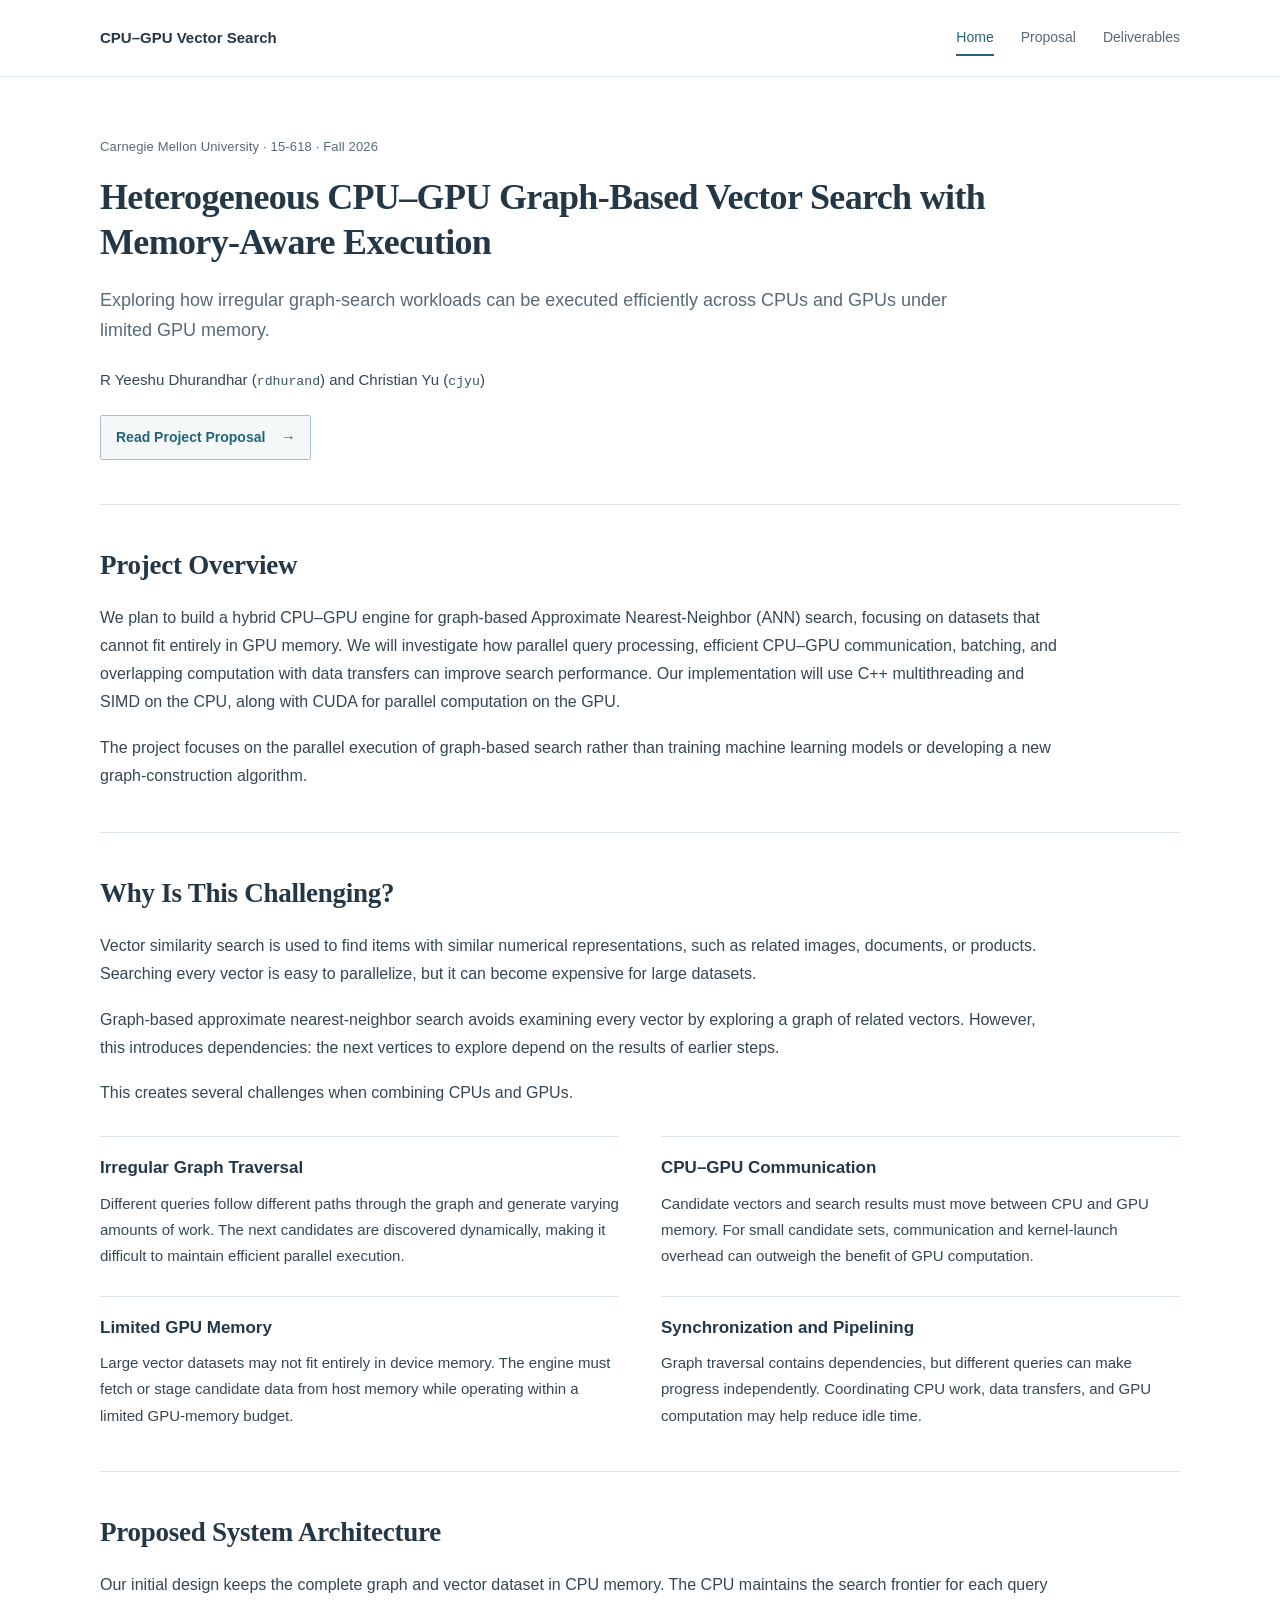
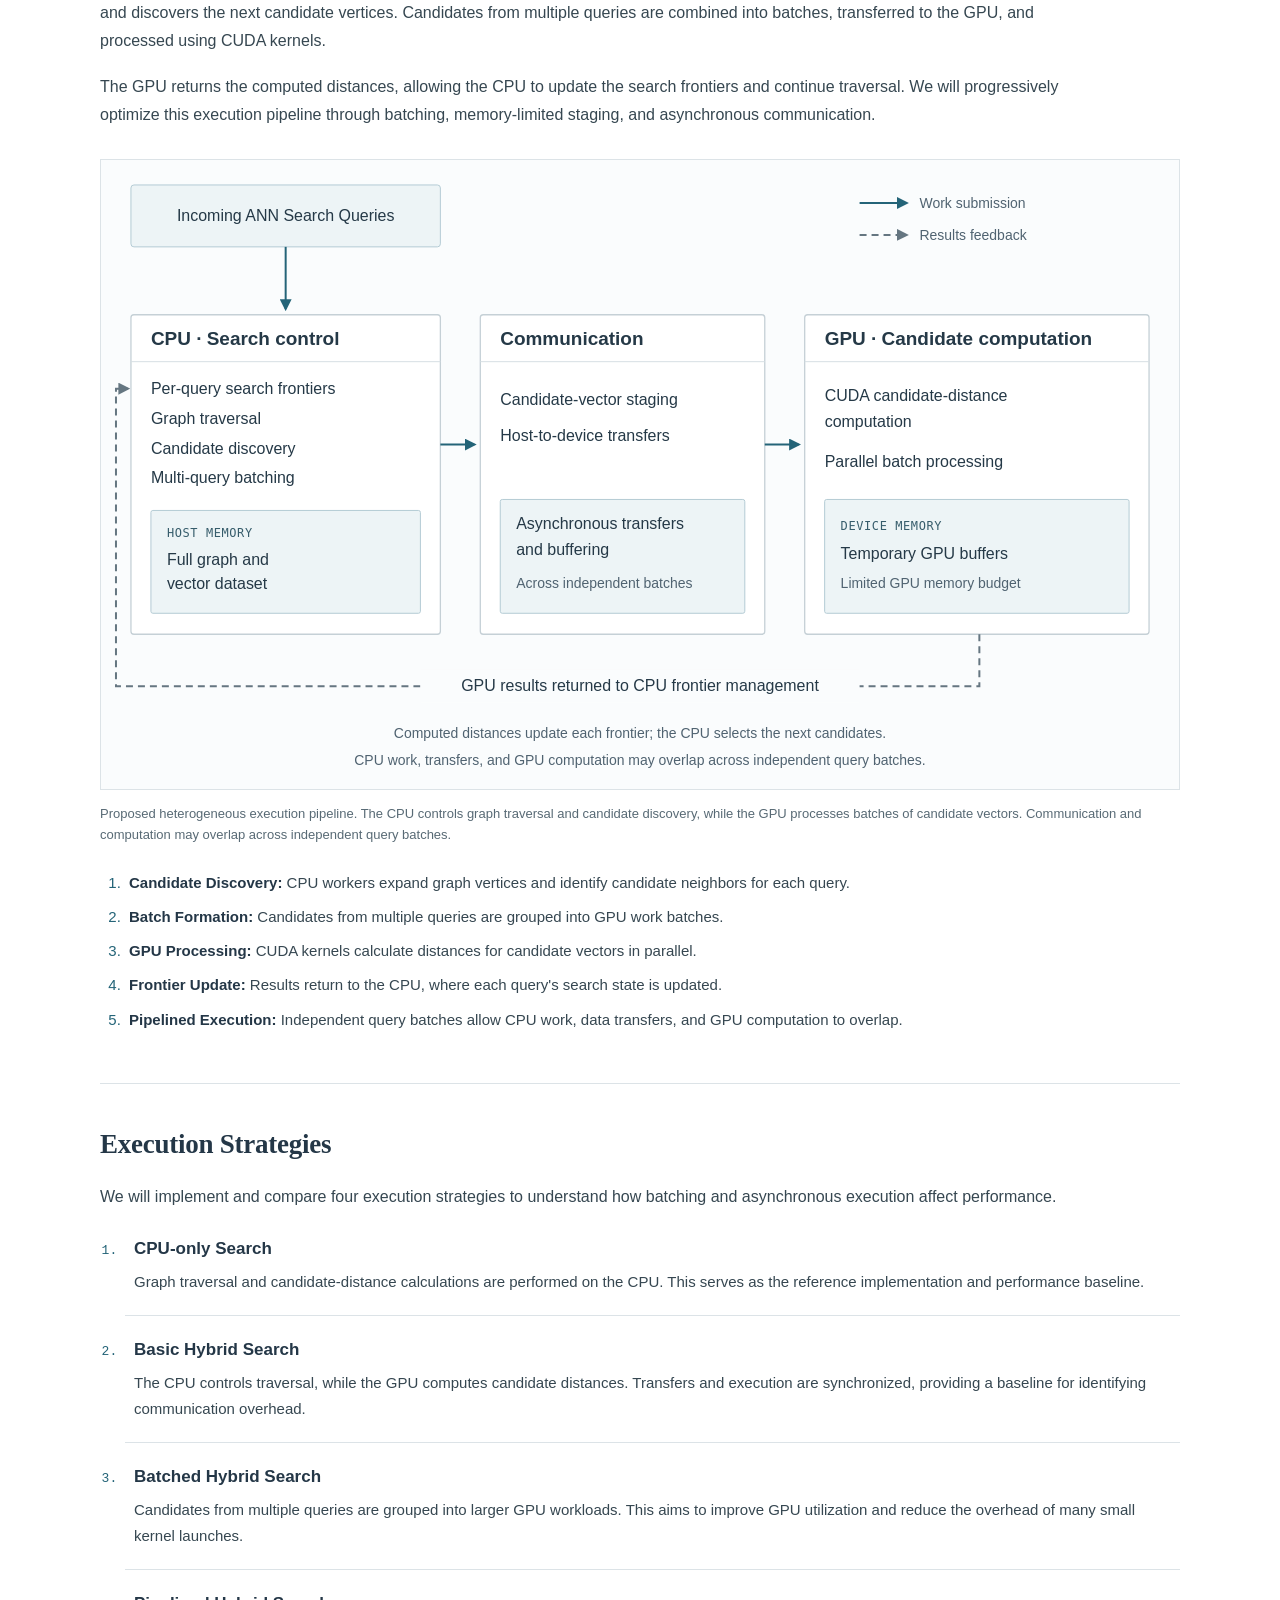
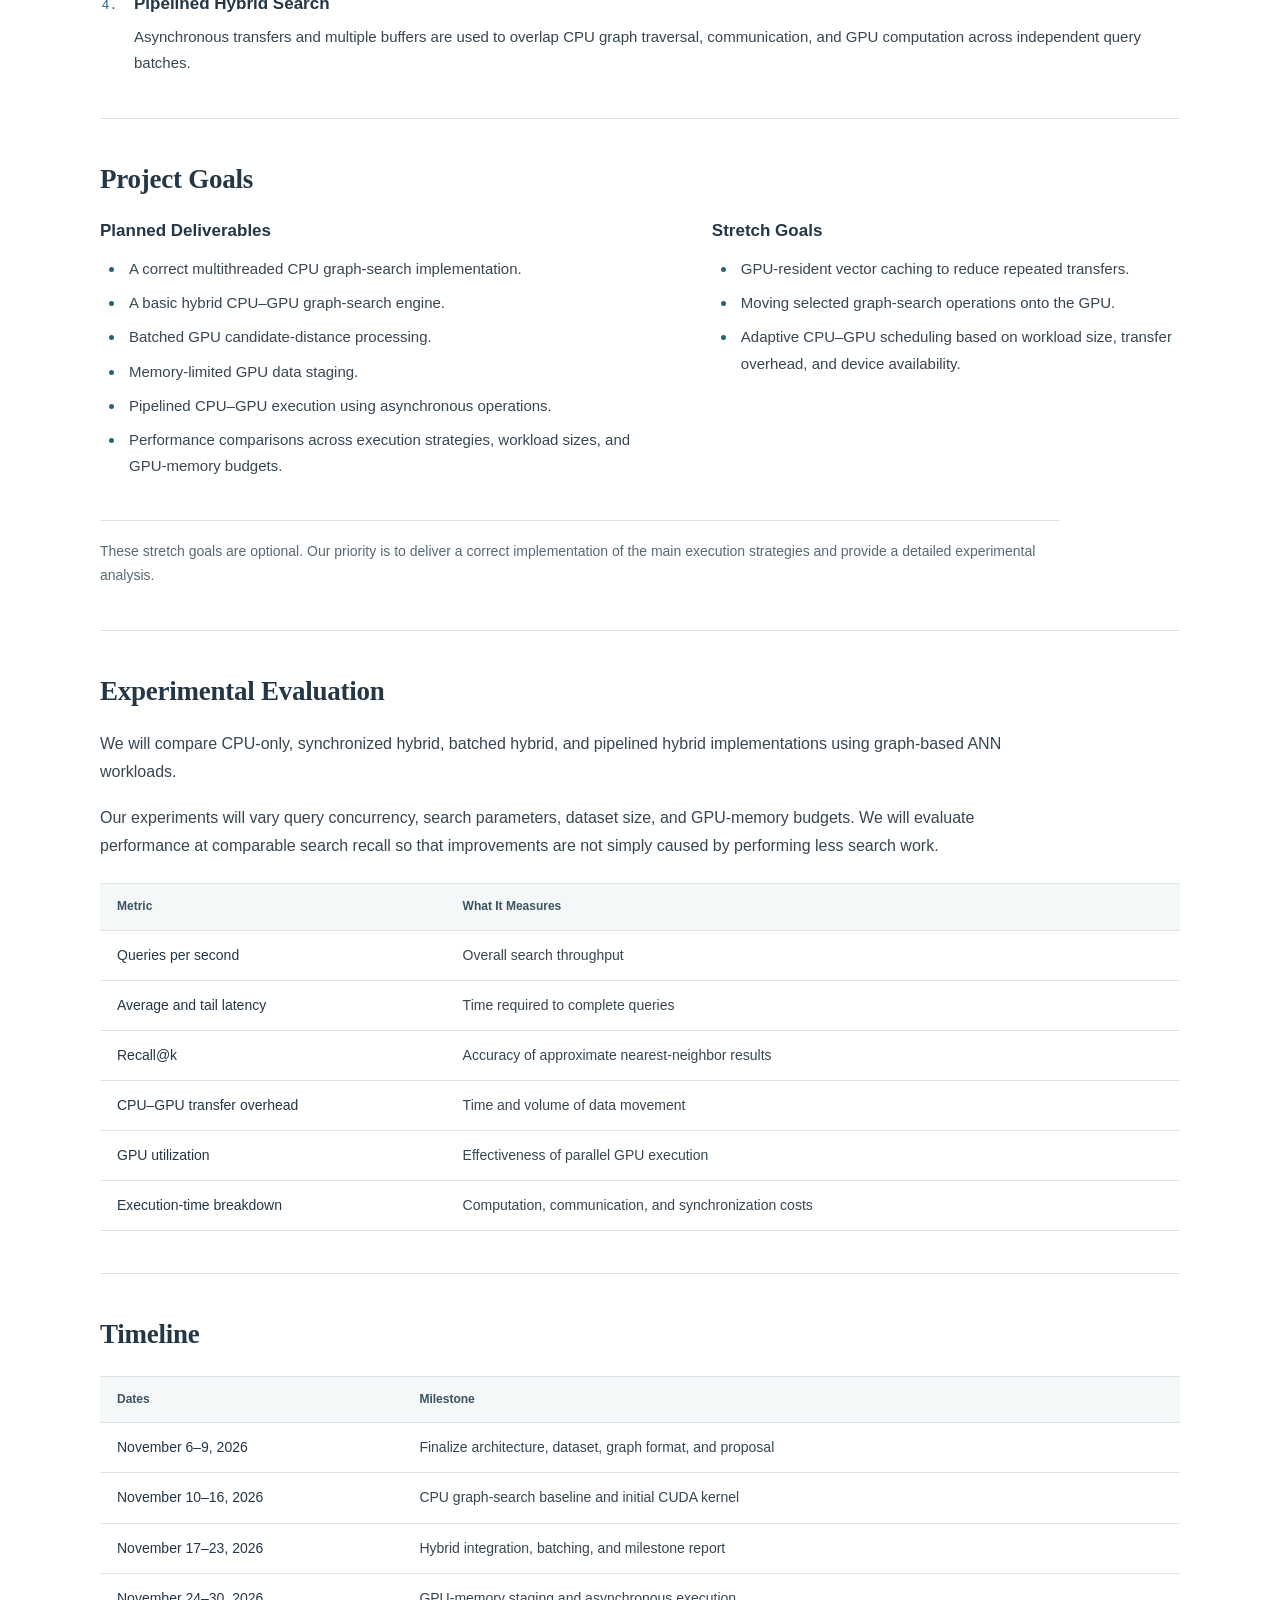
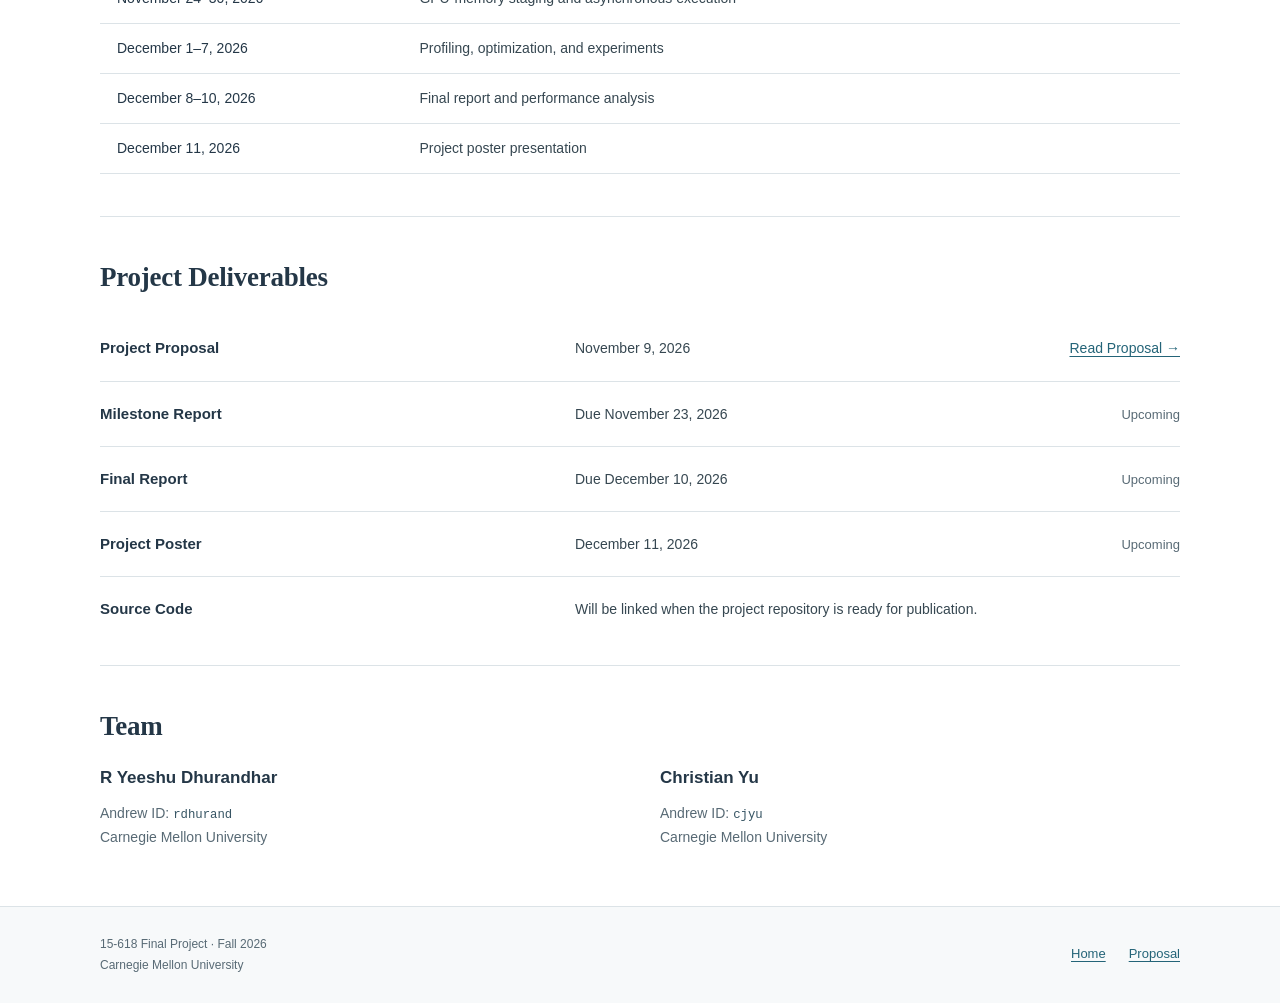
==== index.html @ cddadc55 "created v1" ====
<!doctype html>
<html lang="en">
<head>
  <meta charset="utf-8">
  <meta name="viewport" content="width=device-width, initial-scale=1">
  <meta name="description" content="Memory-aware heterogeneous CPU–GPU graph-based vector search. A Carnegie Mellon University 15-618 project, Fall 2026.">
  <meta name="theme-color" content="#ffffff">
  <title>Project | CPU–GPU Vector Search · CMU 15-618</title>
  <link rel="icon" href="assets/favicon.svg" type="image/svg+xml">
  <link rel="stylesheet" href="assets/styles.css">
  <script src="assets/main.js" defer></script>
</head>
<body>
<a class="skip-link" href="#main">Skip to content</a>
<header class="site-header">
  <div class="container header-inner">
    <a class="site-name" href="./">CPU–GPU Vector Search</a>
    <nav aria-label="Main navigation">
      <a href="./" aria-current="page">Home</a>
      <a href="proposal/" >Proposal</a>
      <a href="./#deliverables">Deliverables</a>
    </nav>
  </div>
</header>
<main id="main" class="container home-content">
  <header class="project-heading">
    <p class="eyebrow">Carnegie Mellon University · 15-618 · Fall 2026</p>
    <h1>Heterogeneous CPU–GPU Graph-Based Vector Search with Memory-Aware Execution</h1>
    <p class="subtitle">Exploring how irregular graph-search workloads can be executed efficiently across CPUs and GPUs under limited GPU memory.</p>
    <p class="authors">R Yeeshu Dhurandhar (<code>rdhurand</code>) and Christian Yu (<code>cjyu</code>)</p>
    <a class="proposal-link" href="proposal/">Read Project Proposal <span aria-hidden="true">→</span></a>
  </header>

  <section id="overview" aria-labelledby="overview-heading">
    <h2 id="overview-heading">Project Overview</h2>
    <p>We plan to build a hybrid CPU–GPU engine for graph-based Approximate Nearest-Neighbor (ANN) search, focusing on datasets that cannot fit entirely in GPU memory. We will investigate how parallel query processing, efficient CPU–GPU communication, batching, and overlapping computation with data transfers can improve search performance. Our implementation will use C++ multithreading and SIMD on the CPU, along with CUDA for parallel computation on the GPU.</p>
    <p>The project focuses on the parallel execution of graph-based search rather than training machine learning models or developing a new graph-construction algorithm.</p>
  </section>

  <section id="motivation" aria-labelledby="motivation-heading">
    <h2 id="motivation-heading">Why Is This Challenging?</h2>
    <p>Vector similarity search is used to find items with similar numerical representations, such as related images, documents, or products. Searching every vector is easy to parallelize, but it can become expensive for large datasets.</p>
    <p>Graph-based approximate nearest-neighbor search avoids examining every vector by exploring a graph of related vectors. However, this introduces dependencies: the next vertices to explore depend on the results of earlier steps.</p>
    <p>This creates several challenges when combining CPUs and GPUs.</p>
    <div class="challenge-grid">
      <div><h3>Irregular Graph Traversal</h3><p>Different queries follow different paths through the graph and generate varying amounts of work. The next candidates are discovered dynamically, making it difficult to maintain efficient parallel execution.</p></div>
      <div><h3>CPU–GPU Communication</h3><p>Candidate vectors and search results must move between CPU and GPU memory. For small candidate sets, communication and kernel-launch overhead can outweigh the benefit of GPU computation.</p></div>
      <div><h3>Limited GPU Memory</h3><p>Large vector datasets may not fit entirely in device memory. The engine must fetch or stage candidate data from host memory while operating within a limited GPU-memory budget.</p></div>
      <div><h3>Synchronization and Pipelining</h3><p>Graph traversal contains dependencies, but different queries can make progress independently. Coordinating CPU work, data transfers, and GPU computation may help reduce idle time.</p></div>
    </div>
  </section>

  <section id="architecture" aria-labelledby="architecture-heading">
    <h2 id="architecture-heading">Proposed System Architecture</h2>
    <p>Our initial design keeps the complete graph and vector dataset in CPU memory. The CPU maintains the search frontier for each query and discovers the next candidate vertices. Candidates from multiple queries are combined into batches, transferred to the GPU, and processed using CUDA kernels.</p>
    <p>The GPU returns the computed distances, allowing the CPU to update the search frontiers and continue traversal. We will progressively optimize this execution pipeline through batching, memory-limited staging, and asynchronous communication.</p>
    <figure class="architecture-figure">
      <div class="figure-scroll" tabindex="0" role="region" aria-label="System architecture diagram; scroll horizontally on small screens">
        <img src="assets/architecture.svg" width="1080" height="630" alt="Incoming ANN queries enter CPU graph traversal and per-query frontiers. CPU workers discover candidates, batch them, and stage vectors from the full graph and vector dataset in host memory. Host-to-device transfers supply temporary GPU buffers within a limited memory budget. CUDA computes candidate distances in parallel; results return to CPU frontier management. Independent batches permit asynchronous transfers and buffering.">
      </div>
      <figcaption>Proposed heterogeneous execution pipeline. The CPU controls graph traversal and candidate discovery, while the GPU processes batches of candidate vectors. Communication and computation may overlap across independent query batches.</figcaption>
    </figure>
    <ol class="architecture-steps">
      <li><strong>Candidate Discovery:</strong> CPU workers expand graph vertices and identify candidate neighbors for each query.</li>
      <li><strong>Batch Formation:</strong> Candidates from multiple queries are grouped into GPU work batches.</li>
      <li><strong>GPU Processing:</strong> CUDA kernels calculate distances for candidate vectors in parallel.</li>
      <li><strong>Frontier Update:</strong> Results return to the CPU, where each query's search state is updated.</li>
      <li><strong>Pipelined Execution:</strong> Independent query batches allow CPU work, data transfers, and GPU computation to overlap.</li>
    </ol>
  </section>

  <section id="strategies" aria-labelledby="strategies-heading">
    <h2 id="strategies-heading">Execution Strategies</h2>
    <p>We will implement and compare four execution strategies to understand how batching and asynchronous execution affect performance.</p>
    <ol class="strategy-list">
      <li><h3>CPU-only Search</h3><p>Graph traversal and candidate-distance calculations are performed on the CPU. This serves as the reference implementation and performance baseline.</p></li>
      <li><h3>Basic Hybrid Search</h3><p>The CPU controls traversal, while the GPU computes candidate distances. Transfers and execution are synchronized, providing a baseline for identifying communication overhead.</p></li>
      <li><h3>Batched Hybrid Search</h3><p>Candidates from multiple queries are grouped into larger GPU workloads. This aims to improve GPU utilization and reduce the overhead of many small kernel launches.</p></li>
      <li><h3>Pipelined Hybrid Search</h3><p>Asynchronous transfers and multiple buffers are used to overlap CPU graph traversal, communication, and GPU computation across independent query batches.</p></li>
    </ol>
  </section>

  <section id="goals" aria-labelledby="goals-heading">
    <h2 id="goals-heading">Project Goals</h2>
    <div class="goals-grid">
      <div><h3>Planned Deliverables</h3><ul>
        <li>A correct multithreaded CPU graph-search implementation.</li>
        <li>A basic hybrid CPU–GPU graph-search engine.</li>
        <li>Batched GPU candidate-distance processing.</li>
        <li>Memory-limited GPU data staging.</li>
        <li>Pipelined CPU–GPU execution using asynchronous operations.</li>
        <li>Performance comparisons across execution strategies, workload sizes, and GPU-memory budgets.</li>
      </ul></div>
      <div><h3>Stretch Goals</h3><ul>
        <li>GPU-resident vector caching to reduce repeated transfers.</li>
        <li>Moving selected graph-search operations onto the GPU.</li>
        <li>Adaptive CPU–GPU scheduling based on workload size, transfer overhead, and device availability.</li>
      </ul></div>
    </div>
    <p class="section-note">These stretch goals are optional. Our priority is to deliver a correct implementation of the main execution strategies and provide a detailed experimental analysis.</p>
  </section>

  <section id="evaluation" aria-labelledby="evaluation-heading">
    <h2 id="evaluation-heading">Experimental Evaluation</h2>
    <p>We will compare CPU-only, synchronized hybrid, batched hybrid, and pipelined hybrid implementations using graph-based ANN workloads.</p>
    <p>Our experiments will vary query concurrency, search parameters, dataset size, and GPU-memory budgets. We will evaluate performance at comparable search recall so that improvements are not simply caused by performing less search work.</p>
    <div class="table-scroll" tabindex="0" role="region" aria-label="Evaluation metrics"><table>
      <thead><tr><th scope="col">Metric</th><th scope="col">What It Measures</th></tr></thead>
      <tbody>
        <tr><th scope="row">Queries per second</th><td>Overall search throughput</td></tr>
        <tr><th scope="row">Average and tail latency</th><td>Time required to complete queries</td></tr>
        <tr><th scope="row">Recall@k</th><td>Accuracy of approximate nearest-neighbor results</td></tr>
        <tr><th scope="row">CPU–GPU transfer overhead</th><td>Time and volume of data movement</td></tr>
        <tr><th scope="row">GPU utilization</th><td>Effectiveness of parallel GPU execution</td></tr>
        <tr><th scope="row">Execution-time breakdown</th><td>Computation, communication, and synchronization costs</td></tr>
      </tbody>
    </table></div>
  </section>

  <section id="timeline" aria-labelledby="timeline-heading">
    <h2 id="timeline-heading">Timeline</h2>
    <div class="table-scroll" tabindex="0" role="region" aria-label="Project timeline"><table class="timeline-table">
      <thead><tr><th scope="col">Dates</th><th scope="col">Milestone</th></tr></thead>
      <tbody>
        <tr><th scope="row">November 6–9, 2026</th><td>Finalize architecture, dataset, graph format, and proposal</td></tr>
        <tr><th scope="row">November 10–16, 2026</th><td>CPU graph-search baseline and initial CUDA kernel</td></tr>
        <tr><th scope="row">November 17–23, 2026</th><td>Hybrid integration, batching, and milestone report</td></tr>
        <tr><th scope="row">November 24–30, 2026</th><td>GPU-memory staging and asynchronous execution</td></tr>
        <tr><th scope="row">December 1–7, 2026</th><td>Profiling, optimization, and experiments</td></tr>
        <tr><th scope="row">December 8–10, 2026</th><td>Final report and performance analysis</td></tr>
        <tr><th scope="row">December 11, 2026</th><td>Project poster presentation</td></tr>
      </tbody>
    </table></div>
  </section>

  <section id="deliverables" aria-labelledby="deliverables-heading">
    <h2 id="deliverables-heading">Project Deliverables</h2>
    <dl class="deliverables-list">
      <div><dt>Project Proposal</dt><dd><time datetime="2026-11-09">November 9, 2026</time></dd><dd><a href="proposal/">Read Proposal <span aria-hidden="true">→</span></a></dd></div>
      <div><dt>Milestone Report</dt><dd>Due <time datetime="2026-11-23">November 23, 2026</time></dd><dd class="status">Upcoming</dd></div>
      <div><dt>Final Report</dt><dd>Due <time datetime="2026-12-10">December 10, 2026</time></dd><dd class="status">Upcoming</dd></div>
      <div><dt>Project Poster</dt><dd><time datetime="2026-12-11">December 11, 2026</time></dd><dd class="status">Upcoming</dd></div>
      <div><dt>Source Code</dt><dd class="source-code-note">Will be linked when the project repository is ready for publication.</dd></div>
    </dl>
  </section>

  <section id="team" aria-labelledby="team-heading">
    <h2 id="team-heading">Team</h2>
    <div class="team-grid">
      <div><h3>R Yeeshu Dhurandhar</h3><p>Andrew ID: <code>rdhurand</code><br>Carnegie Mellon University</p></div>
      <div><h3>Christian Yu</h3><p>Andrew ID: <code>cjyu</code><br>Carnegie Mellon University</p></div>
    </div>
  </section>
</main>
<footer class="site-footer"><div class="container footer-inner">
  <p>15-618 Final Project · Fall 2026<br>Carnegie Mellon University</p>
  <nav aria-label="Footer navigation"><a href="./">Home</a><a href="proposal/">Proposal</a></nav>
</div></footer>
</body>
</html>
---- assets/styles.css ----
:root {
  color-scheme: light;
  --ink: #243747;
  --body: #364751;
  --muted: #586a75;
  --accent: #246478;
  --line: #dce3e7;
  --soft: #f5f8f9;
  --sans: -apple-system, BlinkMacSystemFont, "Segoe UI", Arial, sans-serif;
  --serif: Georgia, "Times New Roman", serif;
  --mono: "SFMono-Regular", Consolas, "Liberation Mono", monospace;
}
* { box-sizing: border-box; }
html { scroll-padding-top: 28px; }
body {
  margin: 0;
  background: #fff;
  color: var(--body);
  font: 16px/1.75 var(--sans);
  -webkit-font-smoothing: antialiased;
}
a { color: var(--accent); text-underline-offset: 3px; }
a:hover { text-decoration-thickness: 2px; }
a:focus-visible, button:focus-visible, [tabindex="0"]:focus-visible {
  outline: 3px solid var(--accent);
  outline-offset: 4px;
}
p { margin: 0 0 1.1em; }
h1, h2, h3, h4 { color: var(--ink); }
h1 { margin: 0; font: 600 36px/1.25 var(--serif); letter-spacing: -.65px; }
h2 { margin: 0 0 21px; font: 600 27px/1.35 var(--serif); letter-spacing: -.25px; }
h3 { margin: 0 0 10px; font-size: 17px; line-height: 1.5; font-weight: 600; }
h4 { margin: 27px 0 10px; font-size: 15px; line-height: 1.55; }
strong { font-weight: 600; color: var(--ink); }
code { font: .88em var(--mono); color: #375564; overflow-wrap: anywhere; }
.container { width: calc(100% - 80px); max-width: 1080px; margin-inline: auto; }
.skip-link { position: fixed; top: -80px; left: 20px; z-index: 20; background: white; padding: 10px 16px; border: 1px solid var(--accent); }
.skip-link:focus { top: 10px; }
.site-header { border-bottom: 1px solid var(--line); }
.header-inner { min-height: 76px; display: flex; justify-content: space-between; align-items: center; gap: 24px; }
.site-name { color: var(--ink); font-size: 15px; font-weight: 600; text-decoration: none; }
nav { display: flex; gap: 27px; }
.site-header nav a { font-size: 14px; color: var(--muted); text-decoration: none; padding: 5px 0; }
.site-header nav a:hover { color: var(--accent); text-decoration: underline; }
.site-header nav a[aria-current="page"] { color: var(--accent); border-bottom: 2px solid var(--accent); }
.project-heading { padding: 59px 0 44px; border-bottom: 1px solid var(--line); }
.eyebrow { margin-bottom: 16px; color: var(--muted); font-size: 13px; letter-spacing: .15px; }
.project-heading h1 { max-width: 1000px; }
.subtitle { max-width: 875px; font-size: 18px; line-height: 1.7; color: var(--muted); margin: 20px 0; }
.authors { font-size: 15px; margin: 21px 0 22px; }
.proposal-link { display: inline-flex; align-items: center; gap: 16px; padding: 9px 15px; border: 1px solid #a5c1cc; background: var(--soft); font-size: 14px; font-weight: 600; text-decoration: none; border-radius: 2px; }
.proposal-link:hover { background: #eaf1f4; }
.home-content > section { padding: 42px 0; border-bottom: 1px solid var(--line); }
.home-content > section > p { max-width: 960px; }
.home-content > section > :last-child { margin-bottom: 0; }
.challenge-grid { display: grid; grid-template-columns: 1fr 1fr; gap: 26px 42px; margin-top: 29px; }
.challenge-grid > div { padding-top: 18px; border-top: 1px solid var(--line); }
.challenge-grid p { font-size: 15px; margin: 0; }
.architecture-figure { margin: 30px 0 24px; }
.figure-scroll { border: 1px solid var(--line); background: #fafcfd; overflow-x: auto; }
.architecture-figure img { display: block; width: 100%; height: auto; }
figcaption { font-size: 13px; line-height: 1.65; color: var(--muted); margin-top: 13px; }
ul, ol { margin: 16px 0 21px; padding-left: 25px; }
li { padding-left: 4px; margin-bottom: 8px; }
li::marker { color: var(--accent); }
.architecture-steps { font-size: 15px; }
.strategy-list { padding-left: 25px; margin-top: 25px; }
.strategy-list > li { padding: 0 0 20px 9px; margin: 0 0 21px; border-bottom: 1px solid var(--line); }
.strategy-list > li:last-child { border: 0; padding-bottom: 0; margin-bottom: 0; }
.strategy-list li::marker { font: 13px var(--mono); }
.strategy-list h3 { margin-bottom: 7px; }
.strategy-list p { margin: 0; font-size: 15px; }
.goals-grid { display: grid; grid-template-columns: 1.2fr 1fr; gap: 50px; }
.goals-grid ul { font-size: 15px; margin-top: 12px; }
.section-note { color: var(--muted); font-size: 14px; margin-top: 19px; padding-top: 18px; border-top: 1px solid var(--line); }
.table-scroll { width: 100%; overflow-x: auto; margin: 23px 0 7px; }
table { width: 100%; min-width: 550px; border-collapse: collapse; text-align: left; font-size: 14px; line-height: 1.65; }
th, td { padding: 13px 17px; border-bottom: 1px solid var(--line); vertical-align: top; }
thead th { font-size: 12px; color: #3b5360; font-weight: 600; background: var(--soft); border-top: 1px solid var(--line); }
tbody th { font-weight: 500; color: var(--ink); }
th:first-child { width: 32%; }
.timeline-table th:first-child { width: 28%; white-space: nowrap; }
.deliverables-list { margin: 0; }
.deliverables-list > div { display: grid; grid-template-columns: 1fr 1fr 130px; gap: 20px; align-items: baseline; padding: 19px 0; border-bottom: 1px solid var(--line); }
.deliverables-list > div:last-child { border-bottom: 0; padding-bottom: 0; }
.deliverables-list dt { font-size: 15px; font-weight: 600; color: var(--ink); }
.deliverables-list dd { margin: 0; font-size: 14px; }
.deliverables-list dd:last-child { text-align: right; }
.deliverables-list .status { color: var(--muted); font-size: 13px; }
.deliverables-list .source-code-note { grid-column: 2 / -1; text-align: left !important; }
.team-grid { display: grid; grid-template-columns: 1fr 1fr; gap: 40px; }
.team-grid p { font-size: 14px; margin-bottom: 0; color: var(--muted); }
.home-content > section:last-child { border-bottom: 0; padding-bottom: 56px; }
.site-footer { background: #f7f9fa; border-top: 1px solid var(--line); padding: 27px 0; }
.footer-inner { display: flex; justify-content: space-between; align-items: center; gap: 24px; }
.footer-inner p { font-size: 12px; color: var(--muted); line-height: 1.75; margin: 0; }
.footer-inner nav { gap: 23px; font-size: 13px; }
.back-link { display: inline-block; margin-bottom: 25px; font-size: 13px; }
.proposal-heading { padding-top: 35px; padding-bottom: 32px; }
.proposal-heading .authors { margin-bottom: 10px; }
.course { font-size: 14px; }
.proposal-tools { display: flex; align-items: center; justify-content: space-between; gap: 20px; margin-top: 20px; }
.proposal-tools p { font-size: 12px; margin: 0; overflow-wrap: anywhere; }
.proposal-tools strong { display: block; margin-bottom: 3px; }
.print-button { color: var(--accent); background: var(--soft); border: 1px solid #a5c1cc; border-radius: 2px; padding: 9px 13px; font: 13px var(--sans); cursor: pointer; flex-shrink: 0; }
.print-button:hover { background: #eaf1f4; }
.print-button[hidden] { display: none; }
.proposal-layout { display: grid; grid-template-columns: 180px minmax(0, 1fr); gap: 48px; align-items: start; padding: 37px 0 48px; }
.proposal-sidebar { position: sticky; top: 25px; }
.proposal-sidebar nav { flex-direction: column; gap: 0; }
.proposal-sidebar h2 { font: 600 12px var(--sans); letter-spacing: .3px; margin-bottom: 17px; }
.proposal-sidebar a { color: var(--muted); font-size: 12px; padding: 8px 0; line-height: 1.55; text-decoration: none; }
.proposal-sidebar a:hover { color: var(--accent); text-decoration: underline; }
.proposal-content { min-width: 0; }
.proposal-section { padding-bottom: 31px; margin-bottom: 31px; border-bottom: 1px solid var(--line); }
.proposal-section:last-child { border: 0; padding-bottom: 0; margin-bottom: 0; }
.proposal-section h2 { font-size: 25px; margin-bottom: 19px; }
.proposal-section h3 { font-size: 19px; margin: 32px 0 18px; }
.proposal-section p, .proposal-section li { font-size: 15px; line-height: 1.8; }
.proposal-section table { min-width: 540px; }
.proposal-section table th:first-child { width: 110px; white-space: nowrap; }
.proposal-section td { font-size: 13px; }
.references { padding-left: 23px; }
.references li { font-size: 13px; margin-bottom: 19px; overflow-wrap: anywhere; }
.references a { font-size: 12px; }
@media (max-width: 900px) {
  .container { width: calc(100% - 56px); }
  h1 { font-size: 33px; }
  .proposal-layout { grid-template-columns: 155px minmax(0, 1fr); gap: 30px; }
  .goals-grid { gap: 30px; }
  .deliverables-list > div { grid-template-columns: 1fr 1.1fr 100px; gap: 14px; }
}
@media (max-width: 700px) {
  .container { width: calc(100% - 40px); }
  .header-inner { padding-block: 17px; flex-wrap: wrap; gap: 8px 24px; }
  .site-name { font-size: 14px; }
  .site-header nav { gap: 20px; }
  .site-header nav a { font-size: 13px; }
  .project-heading { padding-top: 37px; padding-bottom: 33px; }
  h1 { font-size: 30px; letter-spacing: -.4px; }
  h2 { font-size: 25px; }
  .eyebrow { font-size: 12px; }
  .subtitle { font-size: 16px; }
  .authors { font-size: 14px; }
  .home-content > section { padding-block: 33px; }
  .challenge-grid, .goals-grid { grid-template-columns: 1fr; gap: 24px; }
  .goals-grid ul { margin-bottom: 0; }
  .architecture-figure img { min-width: 740px; }
  .architecture-figure::before { content: 'Scroll horizontally to view the full diagram.'; display: block; color: var(--muted); font-size: 12px; margin-bottom: 8px; }
  .proposal-layout { display: block; padding-top: 26px; }
  .proposal-sidebar { position: static; padding-bottom: 26px; margin-bottom: 29px; border-bottom: 1px solid var(--line); }
  .proposal-sidebar nav { display: grid; grid-template-columns: 1fr 1fr; column-gap: 23px; }
  .proposal-sidebar h2 { grid-column: 1 / -1; margin-bottom: 8px; }
  .proposal-sidebar a { font-size: 12px; }
  .proposal-tools { flex-wrap: wrap; gap: 16px; }
  .proposal-section h3 { font-size: 18px; }
}
@media (max-width: 480px) {
  body { font-size: 15px; }
  .header-inner { display: block; }
  .header-inner nav { margin-top: 10px; gap: 25px; }
  h1 { font-size: 27px; line-height: 1.3; }
  h2 { font-size: 23px; }
  .project-heading { padding-top: 31px; }
  .authors { font-size: 13px; }
  .challenge-grid p, .architecture-steps, .strategy-list p, .goals-grid ul { font-size: 14px; }
  .deliverables-list > div { grid-template-columns: 1fr auto; gap: 5px 15px; }
  .deliverables-list dt { grid-column: 1 / -1; }
  .deliverables-list dd { font-size: 13px; }
  .deliverables-list .source-code-note { grid-column: 1 / -1; }
  .team-grid { grid-template-columns: 1fr; gap: 25px; }
  .footer-inner { align-items: start; }
  .footer-inner nav { gap: 15px; font-size: 12px; }
  .footer-inner p { font-size: 11px; }
  .proposal-section p, .proposal-section li { font-size: 14px; }
  .proposal-section .references li { font-size: 12px; }
}
@media (prefers-reduced-motion: reduce) {
  *, *::before, *::after { scroll-behavior: auto !important; animation: none !important; transition: none !important; }
}
@media print {
  @page { size: letter; margin: .7in; }
  body { background: white; color: #222; font: 10pt/1.55 Arial, sans-serif; }
  .site-header, .site-footer, .skip-link, .back-link, .proposal-sidebar, .print-button { display: none !important; }
  .container { width: 100%; max-width: none; }
  .project-heading { padding: 0 0 15pt; }
  h1 { font-size: 23pt; line-height: 1.2; letter-spacing: -.4pt; }
  .eyebrow { font-size: 8pt; margin-bottom: 10pt; }
  .authors { font-size: 10pt; margin: 12pt 0 6pt; }
  .course { font-size: 9pt; margin-bottom: 8pt; }
  .proposal-tools { display: block; margin-top: 10pt; }
  .proposal-tools p { font-size: 8pt; }
  .proposal-tools a { color: #222; text-decoration: none; }
  .proposal-layout { display: block; padding: 19pt 0 0; }
  .proposal-section { border: 0; padding: 0; margin: 0 0 21pt; }
  .proposal-section h2 { font-size: 16pt; margin: 16pt 0 10pt; }
  .proposal-section h3 { font-size: 12pt; margin: 16pt 0 9pt; }
  .proposal-section h4 { font-size: 10pt; margin: 12pt 0 6pt; }
  h1, h2, h3, h4 { break-after: avoid; page-break-after: avoid; }
  .proposal-section p, .proposal-section li { font-size: 9pt; line-height: 1.6; orphans: 3; widows: 3; }
  .proposal-section p { margin-bottom: 8pt; }
  .proposal-section li { margin-bottom: 4pt; }
  .proposal-section ul, .proposal-section ol { margin-block: 9pt 12pt; }
  .table-scroll { overflow: visible; margin: 12pt 0; }
  table, .proposal-section table { min-width: 0; width: 100%; }
  th, td { padding: 7pt 8pt; }
  .proposal-section table th:first-child { width: 66pt; }
  .proposal-section table th, .proposal-section table td { font-size: 8pt; }
  thead { display: table-header-group; }
  tr { break-inside: avoid; page-break-inside: avoid; }
  .proposal-section .references li { font-size: 8pt; break-inside: avoid; }
  .references a { font-size: 7.5pt; color: #222; }
  .figure-scroll { overflow: visible; }
  .architecture-figure img { min-width: 0; }
  .architecture-figure::before { display: none; }
  code { color: #222; }
}
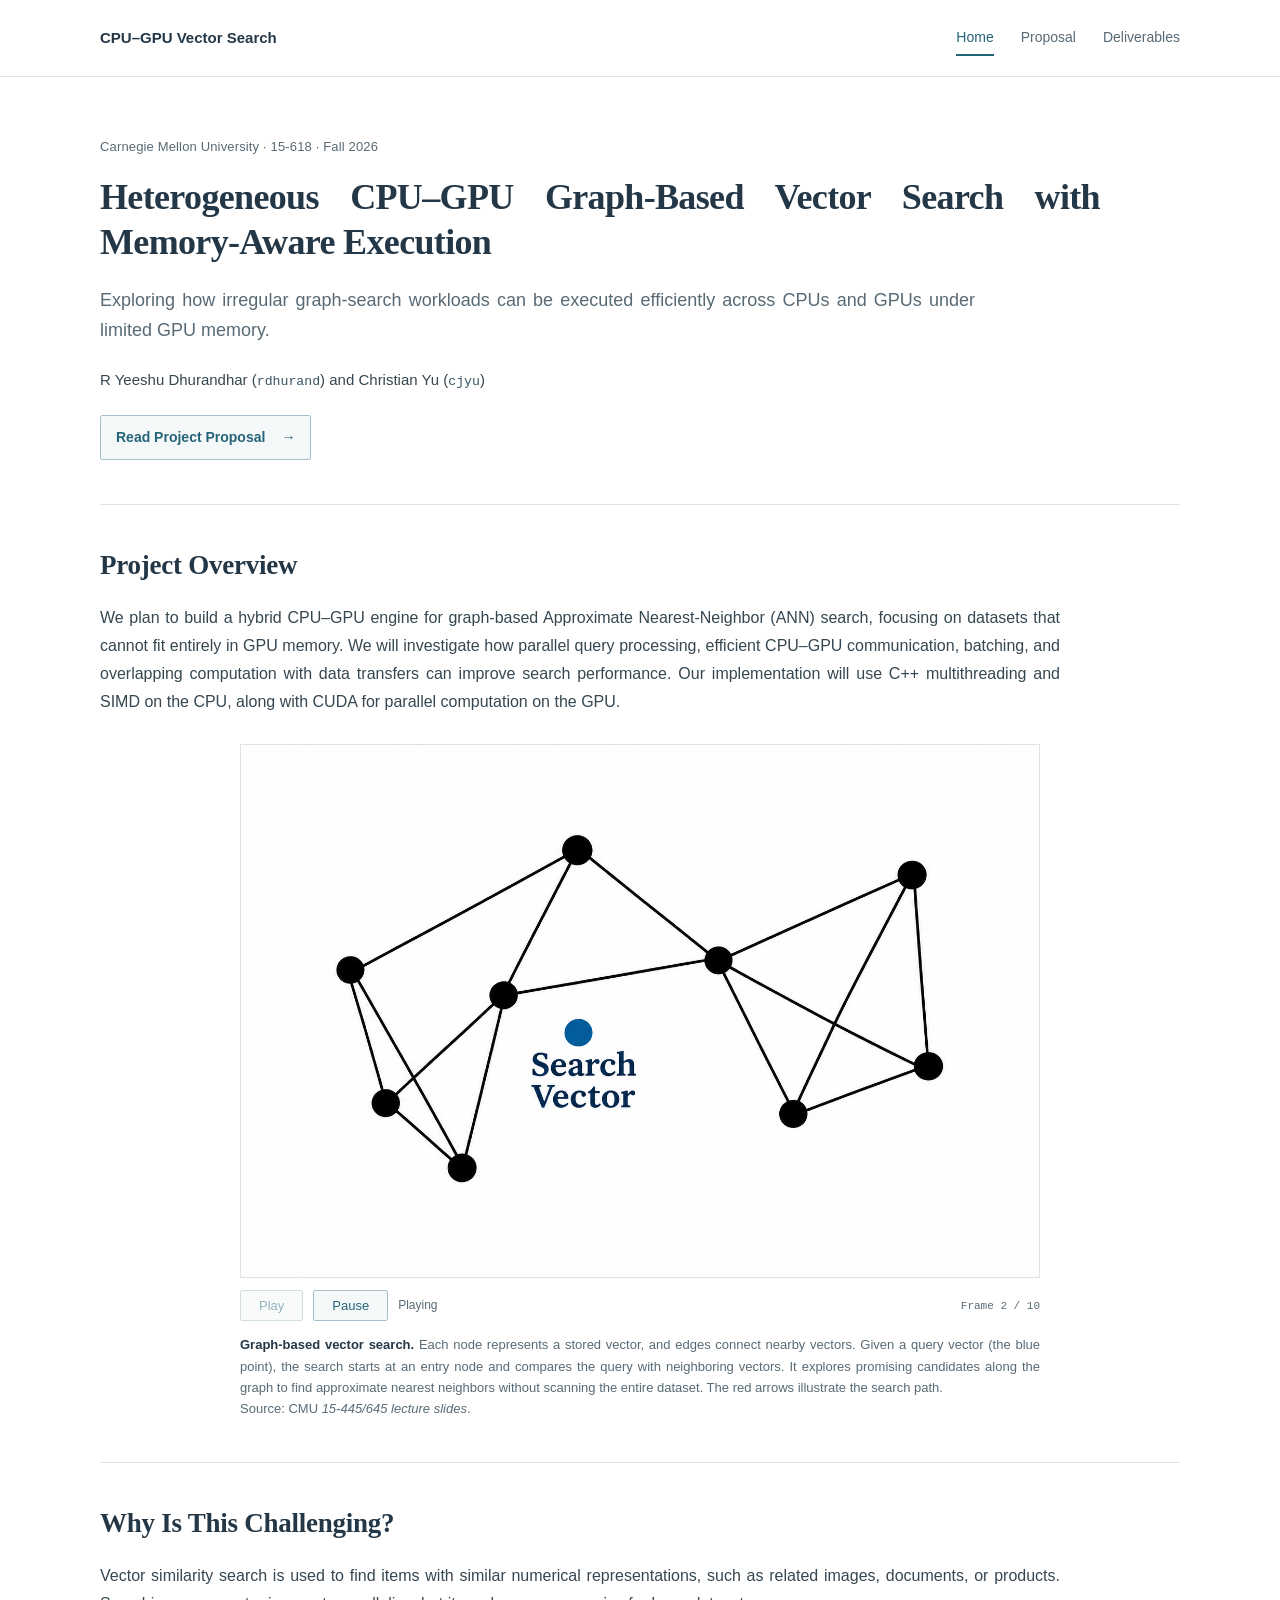
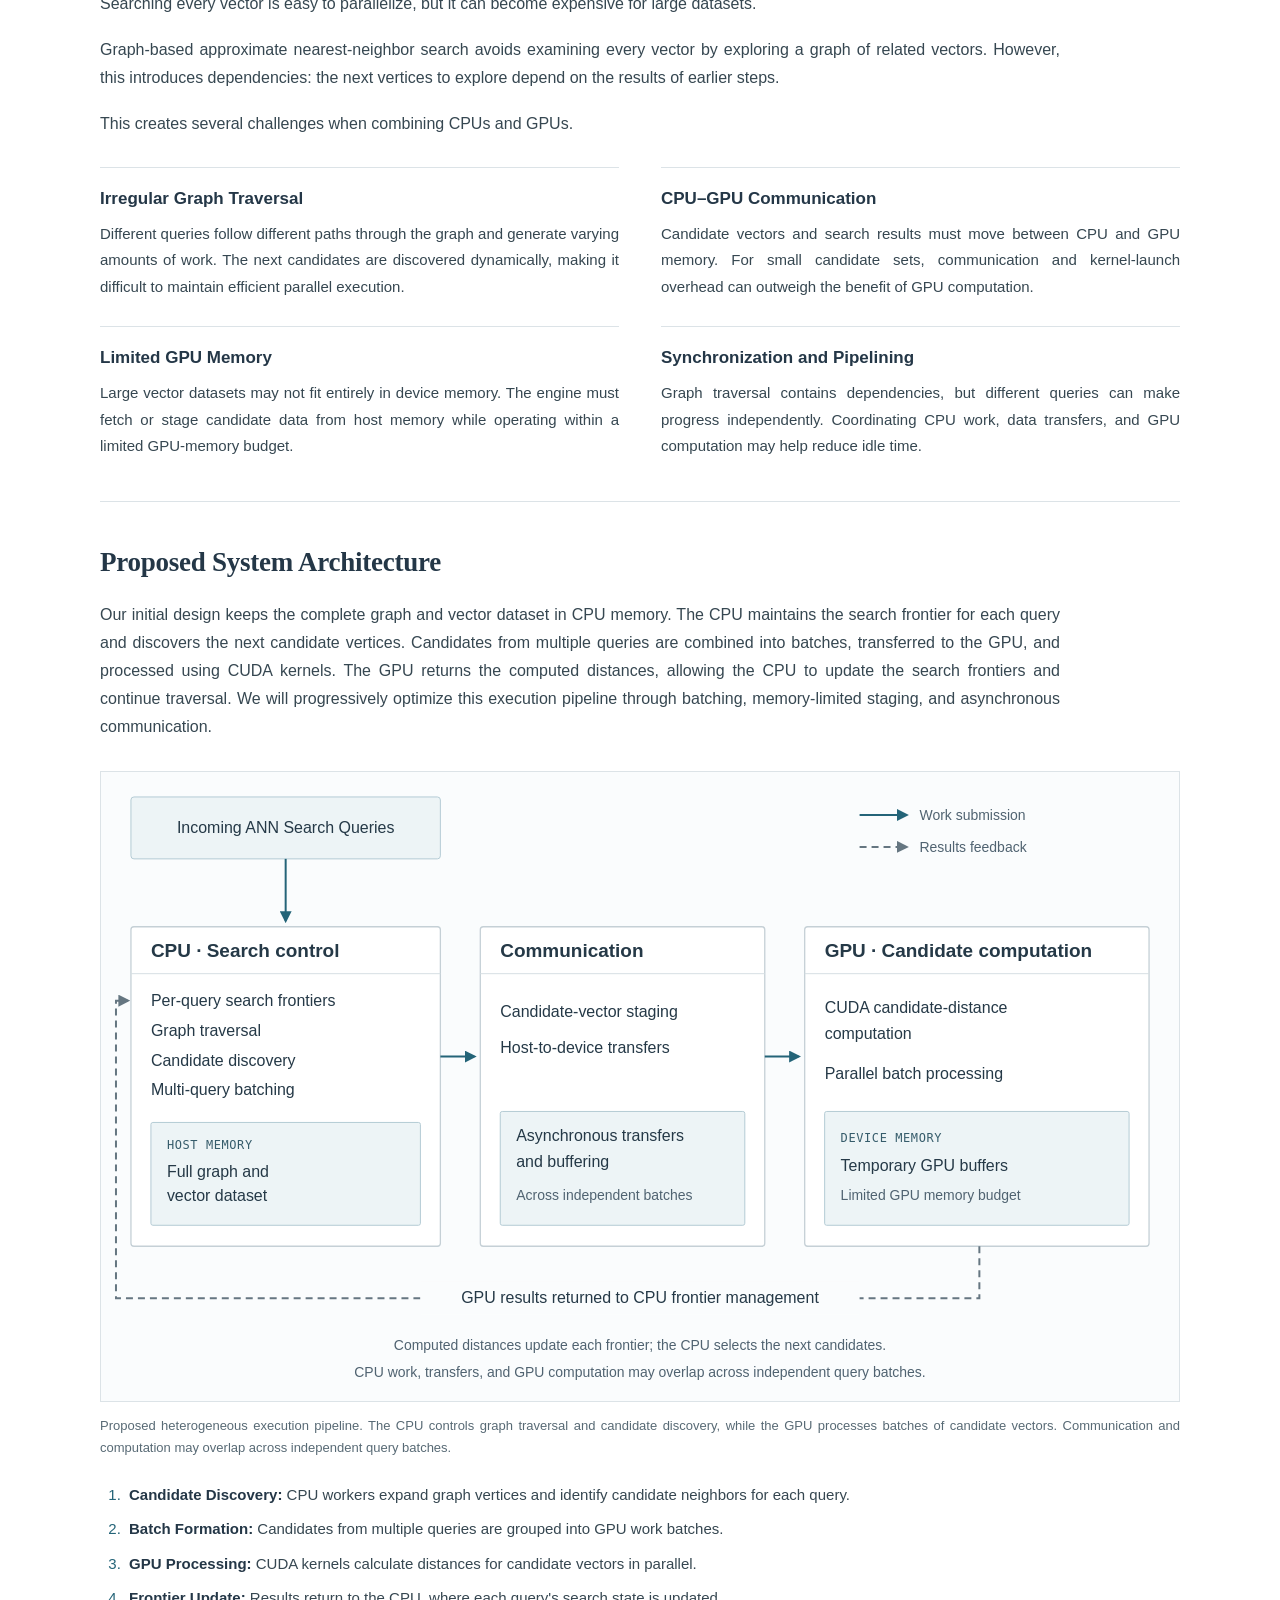
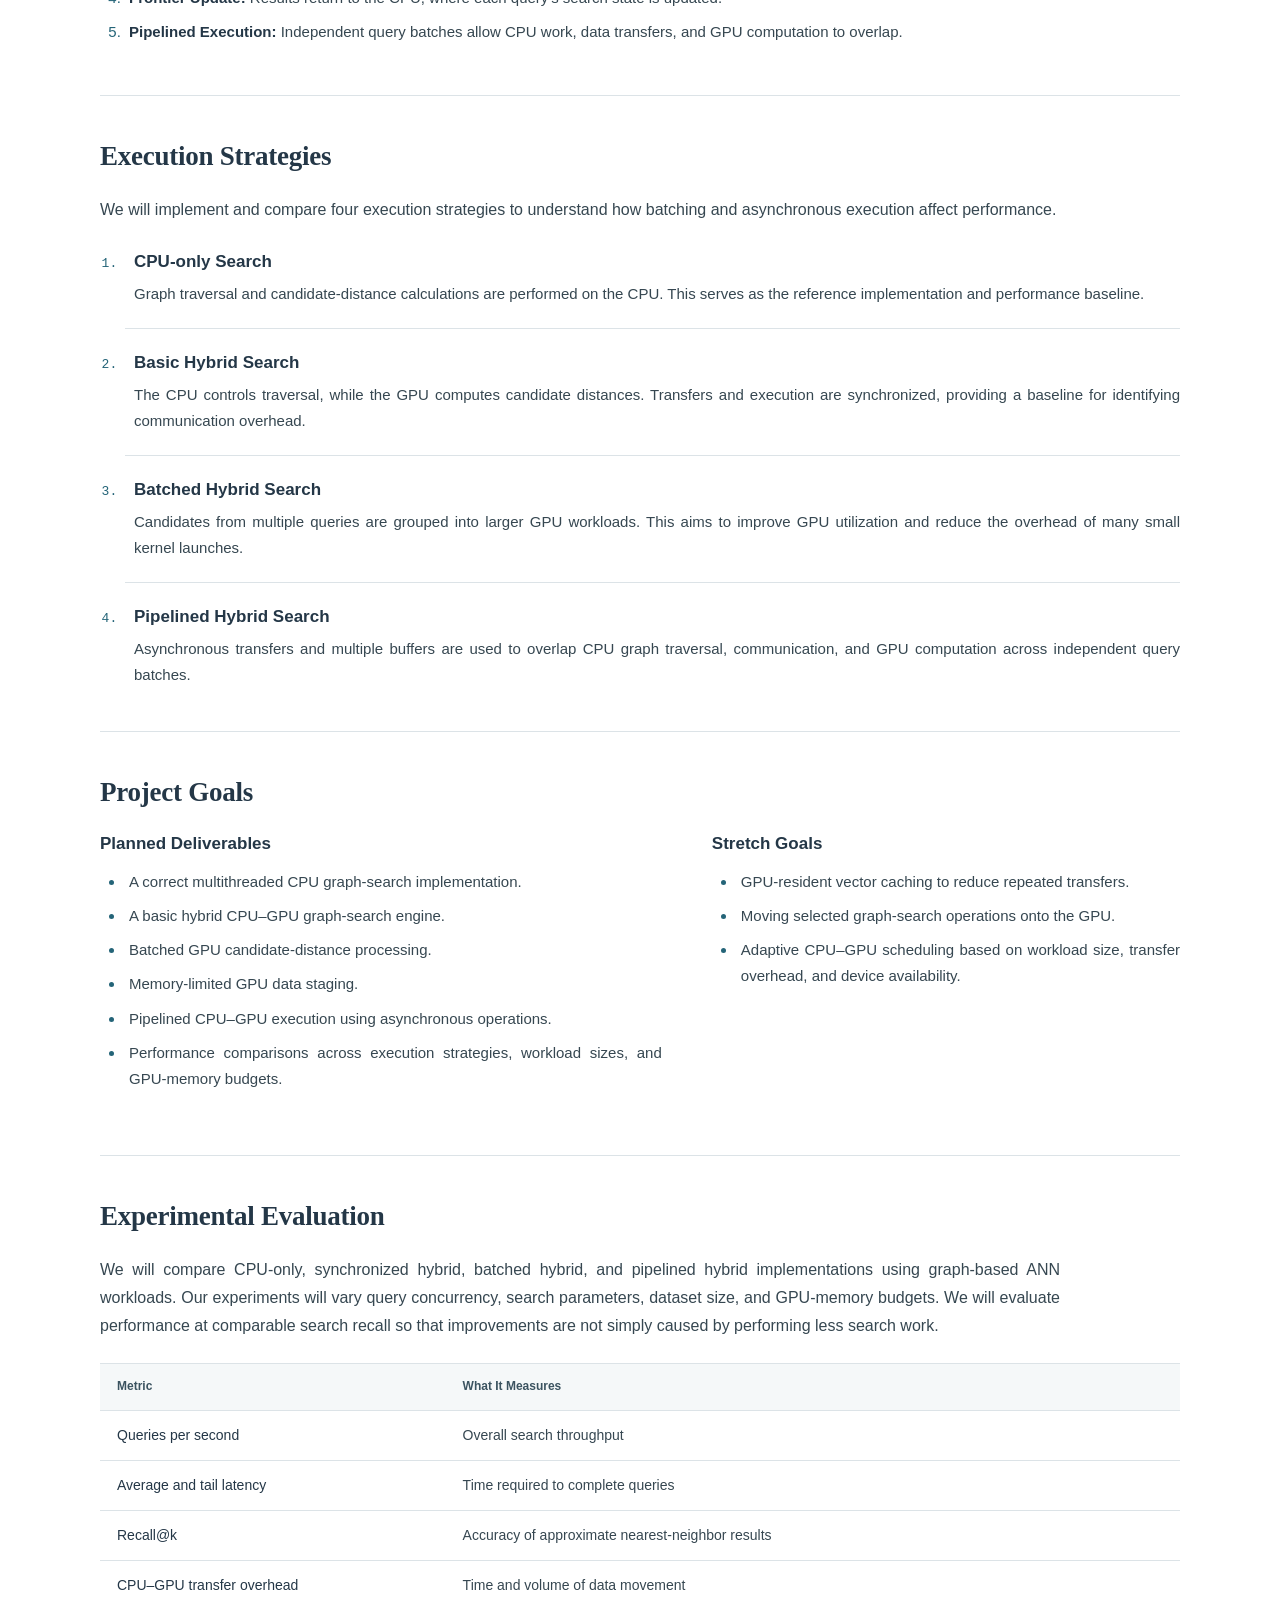
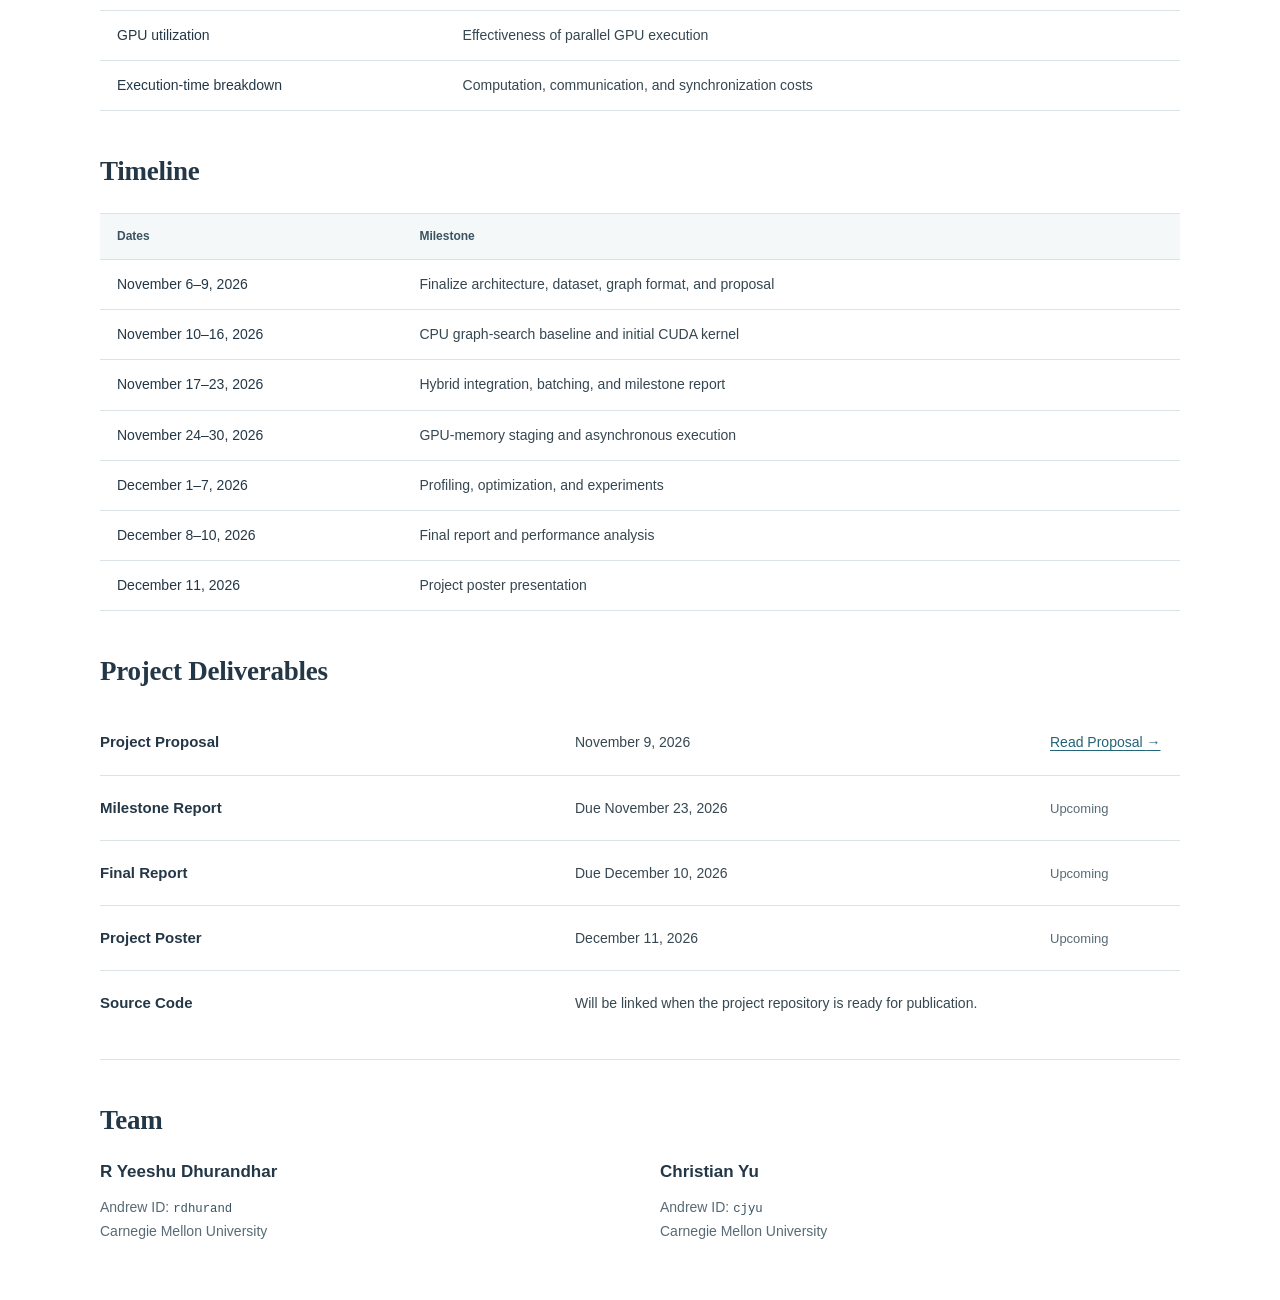
==== commit 54e348f6: "updated some content and added animation" ====
--- a/index.html
+++ b/index.html
@@ -8,7 +8,7 @@
   <title>Project | CPU–GPU Vector Search · CMU 15-618</title>
   <link rel="icon" href="assets/favicon.svg" type="image/svg+xml">
   <link rel="stylesheet" href="assets/styles.css">
-  <script src="assets/main.js" defer></script>
+  <script src="assets/main.js?v=animation-2" defer></script>
 </head>
 <body>
 <a class="skip-link" href="#main">Skip to content</a>
@@ -34,7 +34,20 @@
   <section id="overview" aria-labelledby="overview-heading">
     <h2 id="overview-heading">Project Overview</h2>
     <p>We plan to build a hybrid CPU–GPU engine for graph-based Approximate Nearest-Neighbor (ANN) search, focusing on datasets that cannot fit entirely in GPU memory. We will investigate how parallel query processing, efficient CPU–GPU communication, batching, and overlapping computation with data transfers can improve search performance. Our implementation will use C++ multithreading and SIMD on the CPU, along with CUDA for parallel computation on the GPU.</p>
-    <p>The project focuses on the parallel execution of graph-based search rather than training machine learning models or developing a new graph-construction algorithm.</p>
+    <figure class="overview-animation" data-image-player>
+      <img class="animation-frame" src="assets/animation/0.png" width="1536" height="1024" loading="lazy" alt="Graph-based vector search illustration, frame 1 of 10." aria-describedby="animation-citation">
+      <div class="animation-controls">
+        <button type="button" data-play disabled>Play</button>
+        <button type="button" data-pause disabled>Pause</button>
+        <span class="animation-status" role="status">Loading player…</span>
+        <span class="animation-counter" aria-live="off">Frame 1 / 10</span>
+      </div>
+      <noscript><p>Enable JavaScript to use the Play and Pause controls.</p></noscript>
+      <figcaption id="animation-citation">
+        <strong>Graph-based vector search.</strong> Each node represents a stored vector, and edges connect nearby vectors. Given a query vector (the blue point), the search starts at an entry node and compares the query with neighboring vectors. It explores promising candidates along the graph to find approximate nearest neighbors without scanning the entire dataset. The red arrows illustrate the search path.
+        <br>Source: CMU <cite>15-445/645 lecture slides</cite>.
+      </figcaption>
+    </figure>
   </section>
 
   <section id="motivation" aria-labelledby="motivation-heading">
@@ -52,8 +65,7 @@
 
   <section id="architecture" aria-labelledby="architecture-heading">
     <h2 id="architecture-heading">Proposed System Architecture</h2>
-    <p>Our initial design keeps the complete graph and vector dataset in CPU memory. The CPU maintains the search frontier for each query and discovers the next candidate vertices. Candidates from multiple queries are combined into batches, transferred to the GPU, and processed using CUDA kernels.</p>
-    <p>The GPU returns the computed distances, allowing the CPU to update the search frontiers and continue traversal. We will progressively optimize this execution pipeline through batching, memory-limited staging, and asynchronous communication.</p>
+    <p>Our initial design keeps the complete graph and vector dataset in CPU memory. The CPU maintains the search frontier for each query and discovers the next candidate vertices. Candidates from multiple queries are combined into batches, transferred to the GPU, and processed using CUDA kernels. The GPU returns the computed distances, allowing the CPU to update the search frontiers and continue traversal. We will progressively optimize this execution pipeline through batching, memory-limited staging, and asynchronous communication.</p>
     <figure class="architecture-figure">
       <div class="figure-scroll" tabindex="0" role="region" aria-label="System architecture diagram; scroll horizontally on small screens">
         <img src="assets/architecture.svg" width="1080" height="630" alt="Incoming ANN queries enter CPU graph traversal and per-query frontiers. CPU workers discover candidates, batch them, and stage vectors from the full graph and vector dataset in host memory. Host-to-device transfers supply temporary GPU buffers within a limited memory budget. CUDA computes candidate distances in parallel; results return to CPU frontier management. Independent batches permit asynchronous transfers and buffering.">
@@ -97,13 +109,11 @@
         <li>Adaptive CPU–GPU scheduling based on workload size, transfer overhead, and device availability.</li>
       </ul></div>
     </div>
-    <p class="section-note">These stretch goals are optional. Our priority is to deliver a correct implementation of the main execution strategies and provide a detailed experimental analysis.</p>
   </section>
 
   <section id="evaluation" aria-labelledby="evaluation-heading">
     <h2 id="evaluation-heading">Experimental Evaluation</h2>
-    <p>We will compare CPU-only, synchronized hybrid, batched hybrid, and pipelined hybrid implementations using graph-based ANN workloads.</p>
-    <p>Our experiments will vary query concurrency, search parameters, dataset size, and GPU-memory budgets. We will evaluate performance at comparable search recall so that improvements are not simply caused by performing less search work.</p>
+    <p>We will compare CPU-only, synchronized hybrid, batched hybrid, and pipelined hybrid implementations using graph-based ANN workloads. Our experiments will vary query concurrency, search parameters, dataset size, and GPU-memory budgets. We will evaluate performance at comparable search recall so that improvements are not simply caused by performing less search work.</p>
     <div class="table-scroll" tabindex="0" role="region" aria-label="Evaluation metrics"><table>
       <thead><tr><th scope="col">Metric</th><th scope="col">What It Measures</th></tr></thead>
       <tbody>
@@ -152,9 +162,5 @@
     </div>
   </section>
 </main>
-<footer class="site-footer"><div class="container footer-inner">
-  <p>15-618 Final Project · Fall 2026<br>Carnegie Mellon University</p>
-  <nav aria-label="Footer navigation"><a href="./">Home</a><a href="proposal/">Proposal</a></nav>
-</div></footer>
 </body>
 </html>
--- a/assets/styles.css
+++ b/assets/styles.css
@@ -17,6 +17,8 @@
   background: #fff;
   color: var(--body);
   font: 16px/1.75 var(--sans);
+  text-align: justify;
+  text-justify: inter-word;
   -webkit-font-smoothing: antialiased;
 }
 a { color: var(--accent); text-underline-offset: 3px; }
@@ -53,6 +55,18 @@
 .home-content > section { padding: 42px 0; border-bottom: 1px solid var(--line); }
 .home-content > section > p { max-width: 960px; }
 .home-content > section > :last-child { margin-bottom: 0; }
+/* Let each table's final row border close the section without an empty band. */
+.home-content > #evaluation,
+.home-content > #timeline { padding-bottom: 0; border-bottom: 0; }
+.overview-animation { max-width: 800px; margin: 28px auto 0; }
+.animation-frame { display: block; width: 100%; height: auto; border: 1px solid var(--line); }
+.animation-controls { display: flex; align-items: center; flex-wrap: wrap; gap: 10px; margin-top: 12px; }
+.animation-controls[hidden] { display: none; }
+.animation-controls button { padding: 7px 18px; border: 1px solid #a5c1cc; border-radius: 2px; background: var(--soft); color: var(--accent); font: 13px var(--sans); cursor: pointer; }
+.animation-controls button:hover:not(:disabled) { background: #eaf1f4; }
+.animation-controls button:disabled { opacity: .5; cursor: default; }
+.animation-status { font-size: 12px; color: var(--muted); }
+.animation-counter { margin-left: auto; font: 11px var(--mono); color: var(--muted); }
 .challenge-grid { display: grid; grid-template-columns: 1fr 1fr; gap: 26px 42px; margin-top: 29px; }
 .challenge-grid > div { padding-top: 18px; border-top: 1px solid var(--line); }
 .challenge-grid p { font-size: 15px; margin: 0; }
@@ -74,7 +88,7 @@
 .goals-grid ul { font-size: 15px; margin-top: 12px; }
 .section-note { color: var(--muted); font-size: 14px; margin-top: 19px; padding-top: 18px; border-top: 1px solid var(--line); }
 .table-scroll { width: 100%; overflow-x: auto; margin: 23px 0 7px; }
-table { width: 100%; min-width: 550px; border-collapse: collapse; text-align: left; font-size: 14px; line-height: 1.65; }
+table { width: 100%; min-width: 550px; border-collapse: collapse; text-align: justify; font-size: 14px; line-height: 1.65; }
 th, td { padding: 13px 17px; border-bottom: 1px solid var(--line); vertical-align: top; }
 thead th { font-size: 12px; color: #3b5360; font-weight: 600; background: var(--soft); border-top: 1px solid var(--line); }
 tbody th { font-weight: 500; color: var(--ink); }
@@ -85,9 +99,9 @@
 .deliverables-list > div:last-child { border-bottom: 0; padding-bottom: 0; }
 .deliverables-list dt { font-size: 15px; font-weight: 600; color: var(--ink); }
 .deliverables-list dd { margin: 0; font-size: 14px; }
-.deliverables-list dd:last-child { text-align: right; }
+.deliverables-list dd:last-child { text-align: justify; }
 .deliverables-list .status { color: var(--muted); font-size: 13px; }
-.deliverables-list .source-code-note { grid-column: 2 / -1; text-align: left !important; }
+.deliverables-list .source-code-note { grid-column: 2 / -1; }
 .team-grid { display: grid; grid-template-columns: 1fr 1fr; gap: 40px; }
 .team-grid p { font-size: 14px; margin-bottom: 0; color: var(--muted); }
 .home-content > section:last-child { border-bottom: 0; padding-bottom: 56px; }
@@ -182,6 +196,7 @@
   @page { size: letter; margin: .7in; }
   body { background: white; color: #222; font: 10pt/1.55 Arial, sans-serif; }
   .site-header, .site-footer, .skip-link, .back-link, .proposal-sidebar, .print-button { display: none !important; }
+  .animation-controls { display: none !important; }
   .container { width: 100%; max-width: none; }
   .project-heading { padding: 0 0 15pt; }
   h1 { font-size: 23pt; line-height: 1.2; letter-spacing: -.4pt; }
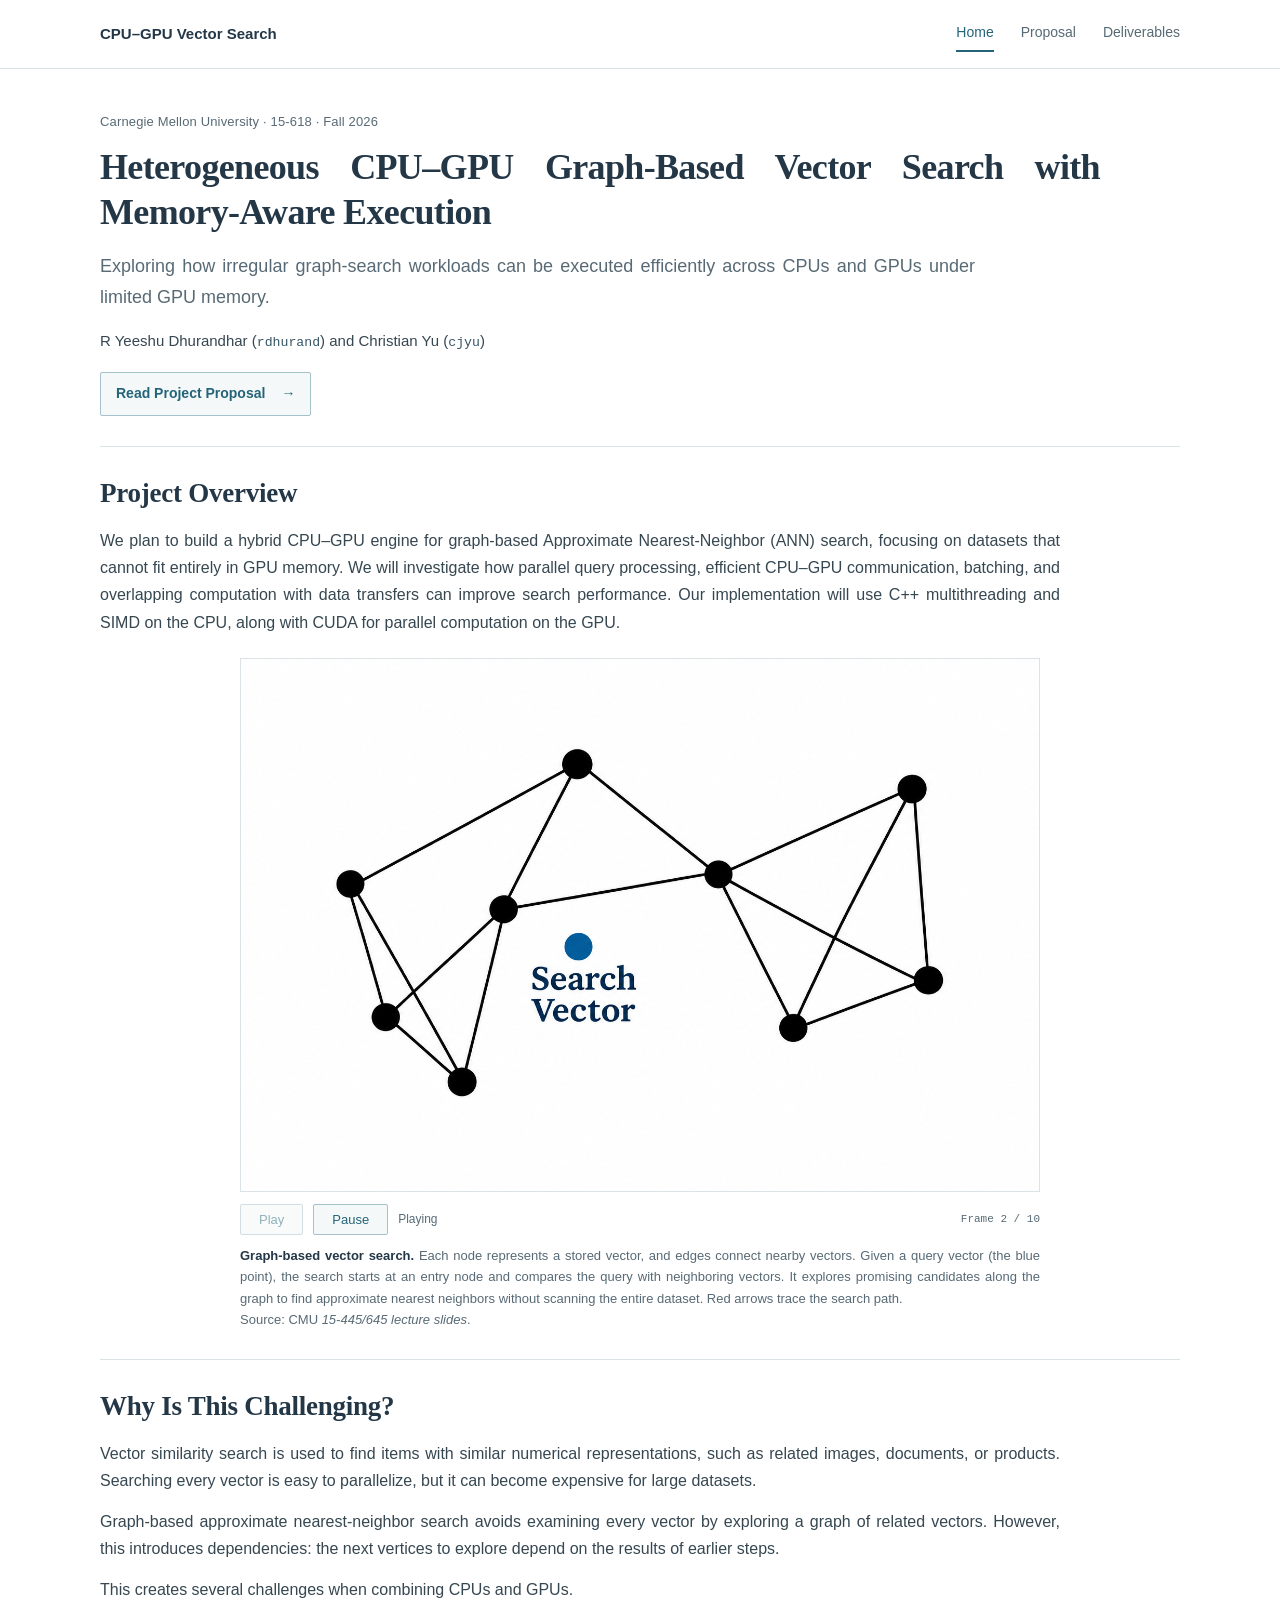
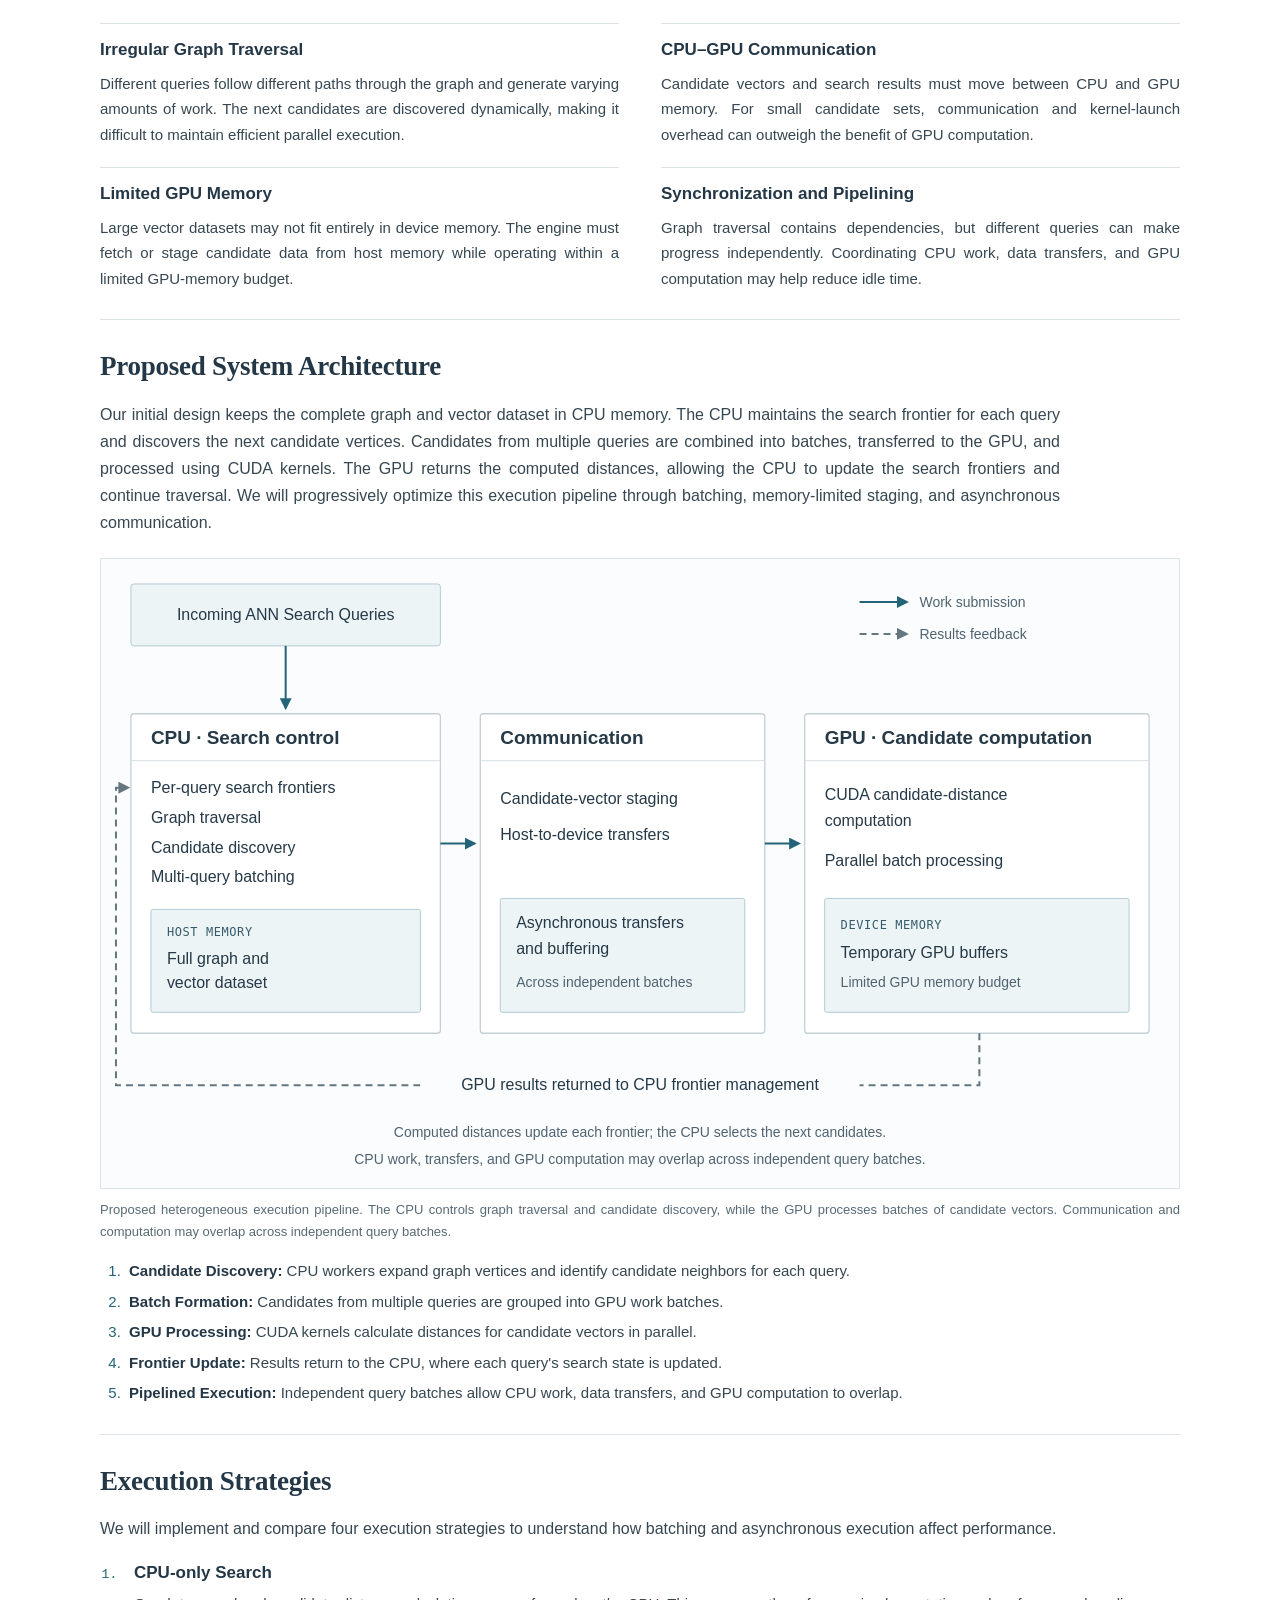
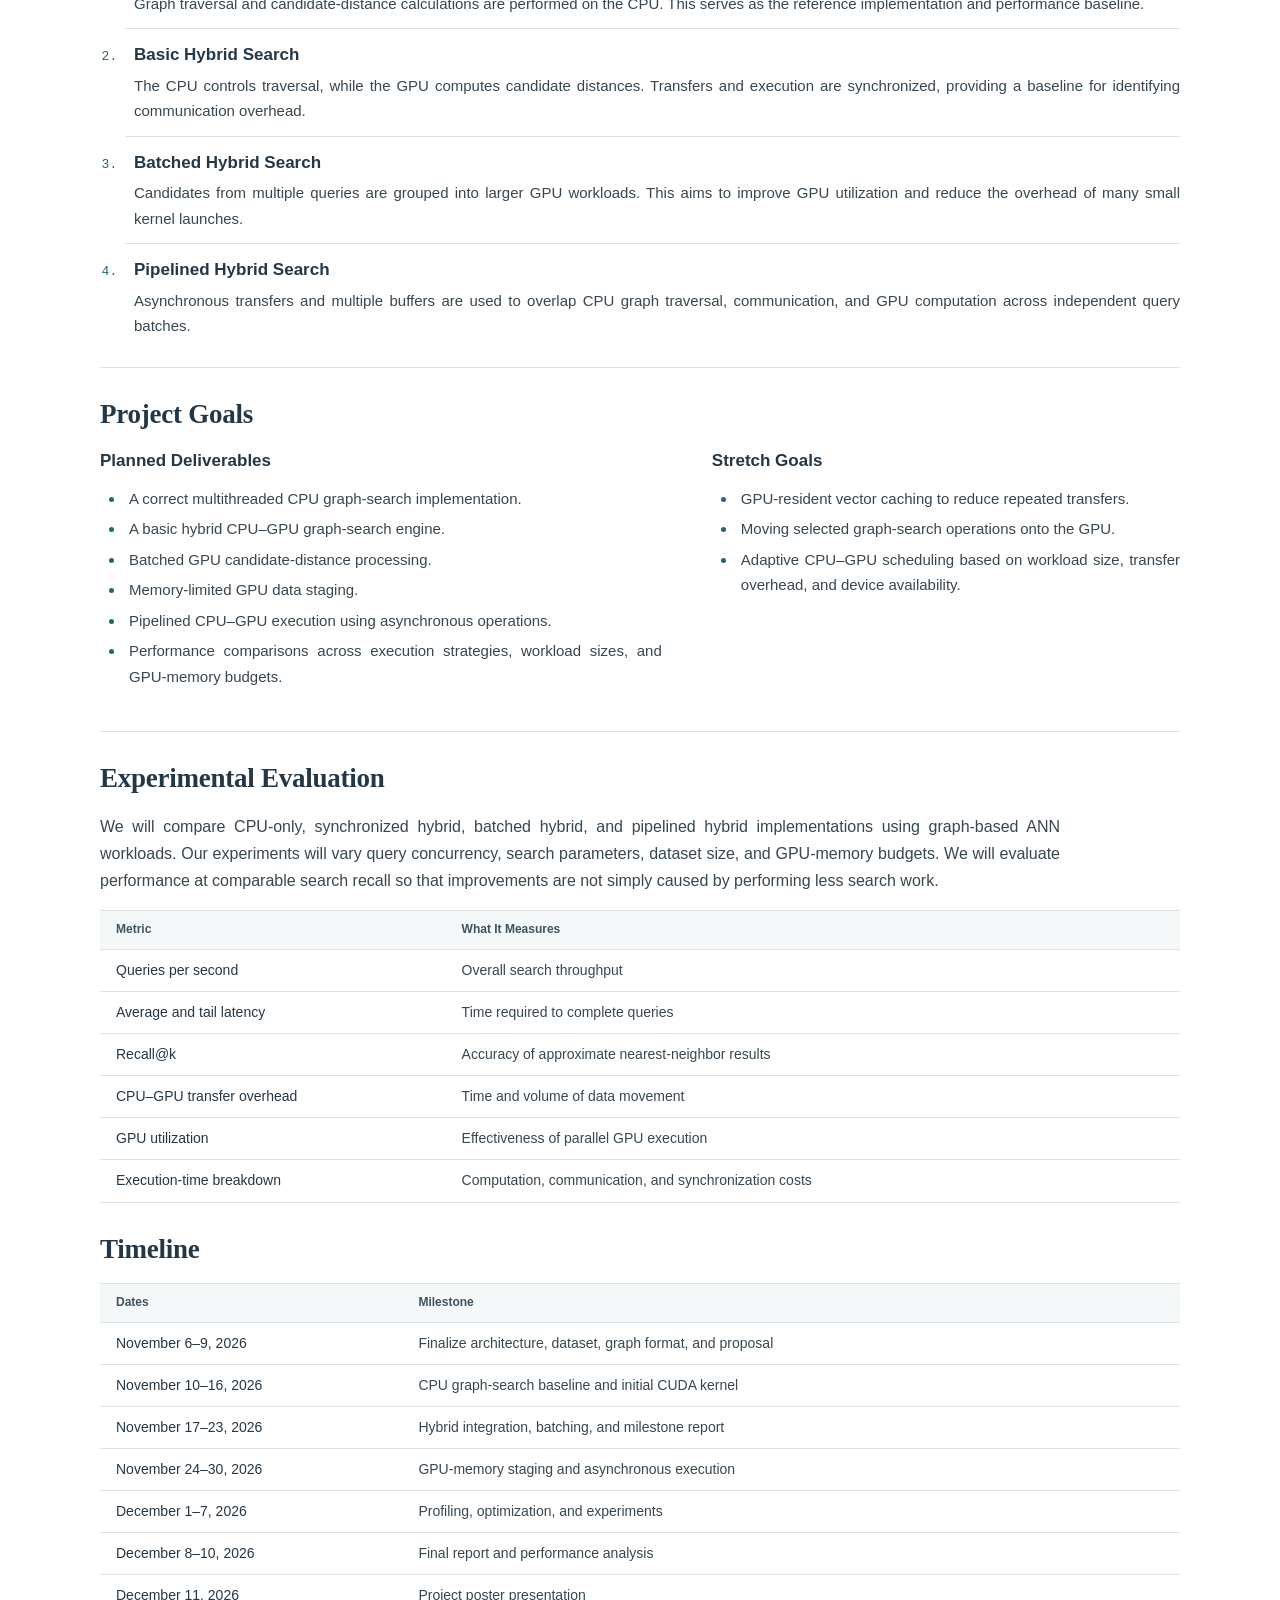
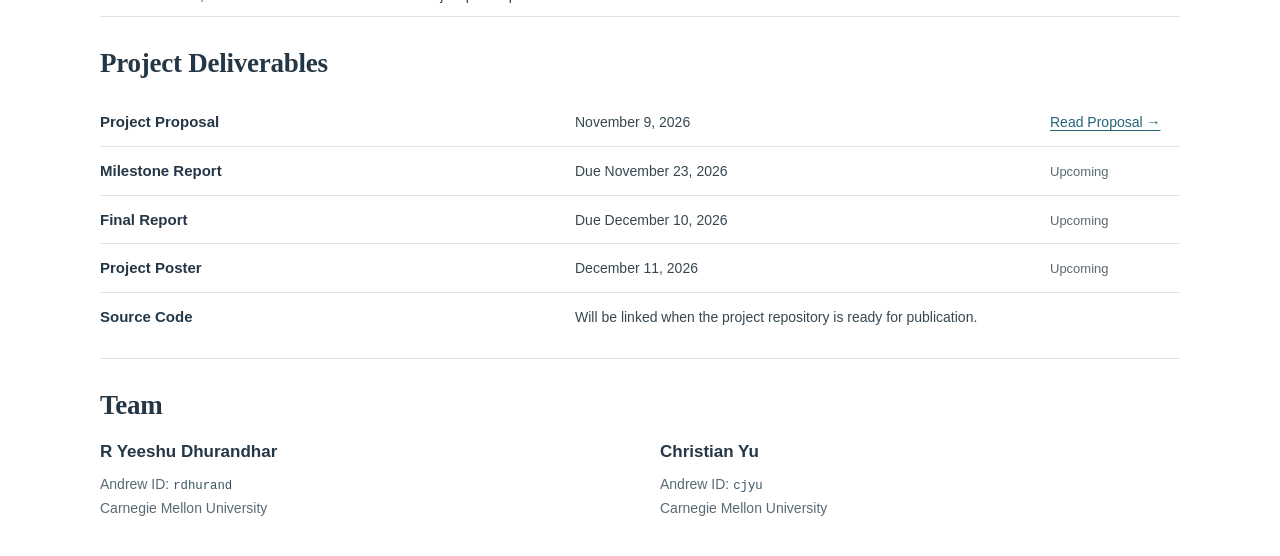
==== commit 079d96ad: "formatting changes" ====
--- a/index.html
+++ b/index.html
@@ -7,7 +7,7 @@
   <meta name="theme-color" content="#ffffff">
   <title>Project | CPU–GPU Vector Search · CMU 15-618</title>
   <link rel="icon" href="assets/favicon.svg" type="image/svg+xml">
-  <link rel="stylesheet" href="assets/styles.css">
+  <link rel="stylesheet" href="assets/styles.css?v=compact-1">
   <script src="assets/main.js?v=animation-2" defer></script>
 </head>
 <body>
@@ -44,7 +44,7 @@
       </div>
       <noscript><p>Enable JavaScript to use the Play and Pause controls.</p></noscript>
       <figcaption id="animation-citation">
-        <strong>Graph-based vector search.</strong> Each node represents a stored vector, and edges connect nearby vectors. Given a query vector (the blue point), the search starts at an entry node and compares the query with neighboring vectors. It explores promising candidates along the graph to find approximate nearest neighbors without scanning the entire dataset. The red arrows illustrate the search path.
+        <strong>Graph-based vector search.</strong> Each node represents a stored vector, and edges connect nearby vectors. Given a query vector (the blue point), the search starts at an entry node and compares the query with neighboring vectors. It explores promising candidates along the graph to find approximate nearest neighbors without scanning the entire dataset. Red arrows trace the search&nbsp;path.
         <br>Source: CMU <cite>15-445/645 lecture slides</cite>.
       </figcaption>
     </figure>
--- a/assets/styles.css
+++ b/assets/styles.css
@@ -16,7 +16,7 @@
   margin: 0;
   background: #fff;
   color: var(--body);
-  font: 16px/1.75 var(--sans);
+  font: 16px/1.7 var(--sans);
   text-align: justify;
   text-justify: inter-word;
   -webkit-font-smoothing: antialiased;
@@ -27,38 +27,38 @@
   outline: 3px solid var(--accent);
   outline-offset: 4px;
 }
-p { margin: 0 0 1.1em; }
+p { margin: 0 0 .85em; }
 h1, h2, h3, h4 { color: var(--ink); }
 h1 { margin: 0; font: 600 36px/1.25 var(--serif); letter-spacing: -.65px; }
-h2 { margin: 0 0 21px; font: 600 27px/1.35 var(--serif); letter-spacing: -.25px; }
-h3 { margin: 0 0 10px; font-size: 17px; line-height: 1.5; font-weight: 600; }
-h4 { margin: 27px 0 10px; font-size: 15px; line-height: 1.55; }
+h2 { margin: 0 0 16px; font: 600 27px/1.35 var(--serif); letter-spacing: -.25px; }
+h3 { margin: 0 0 8px; font-size: 17px; line-height: 1.5; font-weight: 600; }
+h4 { margin: 22px 0 8px; font-size: 15px; line-height: 1.55; }
 strong { font-weight: 600; color: var(--ink); }
 code { font: .88em var(--mono); color: #375564; overflow-wrap: anywhere; }
 .container { width: calc(100% - 80px); max-width: 1080px; margin-inline: auto; }
 .skip-link { position: fixed; top: -80px; left: 20px; z-index: 20; background: white; padding: 10px 16px; border: 1px solid var(--accent); }
 .skip-link:focus { top: 10px; }
 .site-header { border-bottom: 1px solid var(--line); }
-.header-inner { min-height: 76px; display: flex; justify-content: space-between; align-items: center; gap: 24px; }
+.header-inner { min-height: 68px; display: flex; justify-content: space-between; align-items: center; gap: 24px; }
 .site-name { color: var(--ink); font-size: 15px; font-weight: 600; text-decoration: none; }
 nav { display: flex; gap: 27px; }
 .site-header nav a { font-size: 14px; color: var(--muted); text-decoration: none; padding: 5px 0; }
 .site-header nav a:hover { color: var(--accent); text-decoration: underline; }
 .site-header nav a[aria-current="page"] { color: var(--accent); border-bottom: 2px solid var(--accent); }
-.project-heading { padding: 59px 0 44px; border-bottom: 1px solid var(--line); }
-.eyebrow { margin-bottom: 16px; color: var(--muted); font-size: 13px; letter-spacing: .15px; }
+.project-heading { padding: 42px 0 30px; border-bottom: 1px solid var(--line); }
+.eyebrow { margin-bottom: 12px; color: var(--muted); font-size: 13px; letter-spacing: .15px; }
 .project-heading h1 { max-width: 1000px; }
-.subtitle { max-width: 875px; font-size: 18px; line-height: 1.7; color: var(--muted); margin: 20px 0; }
-.authors { font-size: 15px; margin: 21px 0 22px; }
+.subtitle { max-width: 875px; font-size: 18px; line-height: 1.7; color: var(--muted); margin: 16px 0; }
+.authors { font-size: 15px; margin: 16px 0 18px; }
 .proposal-link { display: inline-flex; align-items: center; gap: 16px; padding: 9px 15px; border: 1px solid #a5c1cc; background: var(--soft); font-size: 14px; font-weight: 600; text-decoration: none; border-radius: 2px; }
 .proposal-link:hover { background: #eaf1f4; }
-.home-content > section { padding: 42px 0; border-bottom: 1px solid var(--line); }
+.home-content > section { padding: 28px 0; border-bottom: 1px solid var(--line); }
 .home-content > section > p { max-width: 960px; }
 .home-content > section > :last-child { margin-bottom: 0; }
 /* Let each table's final row border close the section without an empty band. */
 .home-content > #evaluation,
 .home-content > #timeline { padding-bottom: 0; border-bottom: 0; }
-.overview-animation { max-width: 800px; margin: 28px auto 0; }
+.overview-animation { max-width: 800px; margin: 22px auto 0; }
 .animation-frame { display: block; width: 100%; height: auto; border: 1px solid var(--line); }
 .animation-controls { display: flex; align-items: center; flex-wrap: wrap; gap: 10px; margin-top: 12px; }
 .animation-controls[hidden] { display: none; }
@@ -67,35 +67,36 @@
 .animation-controls button:disabled { opacity: .5; cursor: default; }
 .animation-status { font-size: 12px; color: var(--muted); }
 .animation-counter { margin-left: auto; font: 11px var(--mono); color: var(--muted); }
-.challenge-grid { display: grid; grid-template-columns: 1fr 1fr; gap: 26px 42px; margin-top: 29px; }
-.challenge-grid > div { padding-top: 18px; border-top: 1px solid var(--line); }
+.challenge-grid { display: grid; grid-template-columns: 1fr 1fr; gap: 20px 42px; margin-top: 20px; }
+.challenge-grid > div { padding-top: 13px; border-top: 1px solid var(--line); }
 .challenge-grid p { font-size: 15px; margin: 0; }
-.architecture-figure { margin: 30px 0 24px; }
+.architecture-figure { margin: 22px 0 16px; }
 .figure-scroll { border: 1px solid var(--line); background: #fafcfd; overflow-x: auto; }
 .architecture-figure img { display: block; width: 100%; height: auto; }
-figcaption { font-size: 13px; line-height: 1.65; color: var(--muted); margin-top: 13px; }
-ul, ol { margin: 16px 0 21px; padding-left: 25px; }
-li { padding-left: 4px; margin-bottom: 8px; }
+figcaption { font-size: 13px; line-height: 1.65; color: var(--muted); margin-top: 10px; }
+ul, ol { margin: 12px 0 14px; padding-left: 25px; }
+li { padding-left: 4px; margin-bottom: 5px; }
+li:last-child { margin-bottom: 0; }
 li::marker { color: var(--accent); }
 .architecture-steps { font-size: 15px; }
-.strategy-list { padding-left: 25px; margin-top: 25px; }
-.strategy-list > li { padding: 0 0 20px 9px; margin: 0 0 21px; border-bottom: 1px solid var(--line); }
+.strategy-list { padding-left: 25px; margin-top: 18px; }
+.strategy-list > li { padding: 0 0 12px 9px; margin: 0 0 13px; border-bottom: 1px solid var(--line); }
 .strategy-list > li:last-child { border: 0; padding-bottom: 0; margin-bottom: 0; }
 .strategy-list li::marker { font: 13px var(--mono); }
-.strategy-list h3 { margin-bottom: 7px; }
+.strategy-list h3 { margin-bottom: 5px; }
 .strategy-list p { margin: 0; font-size: 15px; }
 .goals-grid { display: grid; grid-template-columns: 1.2fr 1fr; gap: 50px; }
 .goals-grid ul { font-size: 15px; margin-top: 12px; }
-.section-note { color: var(--muted); font-size: 14px; margin-top: 19px; padding-top: 18px; border-top: 1px solid var(--line); }
-.table-scroll { width: 100%; overflow-x: auto; margin: 23px 0 7px; }
+.section-note { color: var(--muted); font-size: 14px; margin-top: 14px; padding-top: 12px; border-top: 1px solid var(--line); }
+.table-scroll { width: 100%; overflow-x: auto; margin: 16px 0 5px; }
 table { width: 100%; min-width: 550px; border-collapse: collapse; text-align: justify; font-size: 14px; line-height: 1.65; }
-th, td { padding: 13px 17px; border-bottom: 1px solid var(--line); vertical-align: top; }
+th, td { padding: 9px 16px; border-bottom: 1px solid var(--line); vertical-align: top; }
 thead th { font-size: 12px; color: #3b5360; font-weight: 600; background: var(--soft); border-top: 1px solid var(--line); }
 tbody th { font-weight: 500; color: var(--ink); }
 th:first-child { width: 32%; }
 .timeline-table th:first-child { width: 28%; white-space: nowrap; }
 .deliverables-list { margin: 0; }
-.deliverables-list > div { display: grid; grid-template-columns: 1fr 1fr 130px; gap: 20px; align-items: baseline; padding: 19px 0; border-bottom: 1px solid var(--line); }
+.deliverables-list > div { display: grid; grid-template-columns: 1fr 1fr 130px; gap: 20px; align-items: baseline; padding: 11px 0; border-bottom: 1px solid var(--line); }
 .deliverables-list > div:last-child { border-bottom: 0; padding-bottom: 0; }
 .deliverables-list dt { font-size: 15px; font-weight: 600; color: var(--ink); }
 .deliverables-list dd { margin: 0; font-size: 14px; }
@@ -104,13 +105,13 @@
 .deliverables-list .source-code-note { grid-column: 2 / -1; }
 .team-grid { display: grid; grid-template-columns: 1fr 1fr; gap: 40px; }
 .team-grid p { font-size: 14px; margin-bottom: 0; color: var(--muted); }
-.home-content > section:last-child { border-bottom: 0; padding-bottom: 56px; }
+.home-content > section:last-child { border-bottom: 0; padding-bottom: 36px; }
 .site-footer { background: #f7f9fa; border-top: 1px solid var(--line); padding: 27px 0; }
 .footer-inner { display: flex; justify-content: space-between; align-items: center; gap: 24px; }
 .footer-inner p { font-size: 12px; color: var(--muted); line-height: 1.75; margin: 0; }
 .footer-inner nav { gap: 23px; font-size: 13px; }
-.back-link { display: inline-block; margin-bottom: 25px; font-size: 13px; }
-.proposal-heading { padding-top: 35px; padding-bottom: 32px; }
+.back-link { display: inline-block; margin-bottom: 18px; font-size: 13px; }
+.proposal-heading { padding-top: 28px; padding-bottom: 24px; }
 .proposal-heading .authors { margin-bottom: 10px; }
 .course { font-size: 14px; }
 .proposal-tools { display: flex; align-items: center; justify-content: space-between; gap: 20px; margin-top: 20px; }
@@ -119,23 +120,23 @@
 .print-button { color: var(--accent); background: var(--soft); border: 1px solid #a5c1cc; border-radius: 2px; padding: 9px 13px; font: 13px var(--sans); cursor: pointer; flex-shrink: 0; }
 .print-button:hover { background: #eaf1f4; }
 .print-button[hidden] { display: none; }
-.proposal-layout { display: grid; grid-template-columns: 180px minmax(0, 1fr); gap: 48px; align-items: start; padding: 37px 0 48px; }
+.proposal-layout { display: grid; grid-template-columns: 180px minmax(0, 1fr); gap: 48px; align-items: start; padding: 28px 0 36px; }
 .proposal-sidebar { position: sticky; top: 25px; }
 .proposal-sidebar nav { flex-direction: column; gap: 0; }
 .proposal-sidebar h2 { font: 600 12px var(--sans); letter-spacing: .3px; margin-bottom: 17px; }
 .proposal-sidebar a { color: var(--muted); font-size: 12px; padding: 8px 0; line-height: 1.55; text-decoration: none; }
 .proposal-sidebar a:hover { color: var(--accent); text-decoration: underline; }
 .proposal-content { min-width: 0; }
-.proposal-section { padding-bottom: 31px; margin-bottom: 31px; border-bottom: 1px solid var(--line); }
+.proposal-section { padding-bottom: 22px; margin-bottom: 24px; border-bottom: 1px solid var(--line); }
 .proposal-section:last-child { border: 0; padding-bottom: 0; margin-bottom: 0; }
-.proposal-section h2 { font-size: 25px; margin-bottom: 19px; }
-.proposal-section h3 { font-size: 19px; margin: 32px 0 18px; }
-.proposal-section p, .proposal-section li { font-size: 15px; line-height: 1.8; }
+.proposal-section h2 { font-size: 25px; margin-bottom: 15px; }
+.proposal-section h3 { font-size: 19px; margin: 24px 0 12px; }
+.proposal-section p, .proposal-section li { font-size: 15px; line-height: 1.7; }
 .proposal-section table { min-width: 540px; }
 .proposal-section table th:first-child { width: 110px; white-space: nowrap; }
 .proposal-section td { font-size: 13px; }
 .references { padding-left: 23px; }
-.references li { font-size: 13px; margin-bottom: 19px; overflow-wrap: anywhere; }
+.references li { font-size: 13px; margin-bottom: 14px; overflow-wrap: anywhere; }
 .references a { font-size: 12px; }
 @media (max-width: 900px) {
   .container { width: calc(100% - 56px); }
@@ -150,14 +151,14 @@
   .site-name { font-size: 14px; }
   .site-header nav { gap: 20px; }
   .site-header nav a { font-size: 13px; }
-  .project-heading { padding-top: 37px; padding-bottom: 33px; }
+  .project-heading { padding-top: 30px; padding-bottom: 24px; }
   h1 { font-size: 30px; letter-spacing: -.4px; }
   h2 { font-size: 25px; }
   .eyebrow { font-size: 12px; }
   .subtitle { font-size: 16px; }
   .authors { font-size: 14px; }
-  .home-content > section { padding-block: 33px; }
-  .challenge-grid, .goals-grid { grid-template-columns: 1fr; gap: 24px; }
+  .home-content > section { padding-block: 24px; }
+  .challenge-grid, .goals-grid { grid-template-columns: 1fr; gap: 20px; }
   .goals-grid ul { margin-bottom: 0; }
   .architecture-figure img { min-width: 740px; }
   .architecture-figure::before { content: 'Scroll horizontally to view the full diagram.'; display: block; color: var(--muted); font-size: 12px; margin-bottom: 8px; }
@@ -175,7 +176,7 @@
   .header-inner nav { margin-top: 10px; gap: 25px; }
   h1 { font-size: 27px; line-height: 1.3; }
   h2 { font-size: 23px; }
-  .project-heading { padding-top: 31px; }
+  .project-heading { padding-top: 26px; }
   .authors { font-size: 13px; }
   .challenge-grid p, .architecture-steps, .strategy-list p, .goals-grid ul { font-size: 14px; }
   .deliverables-list > div { grid-template-columns: 1fr auto; gap: 5px 15px; }
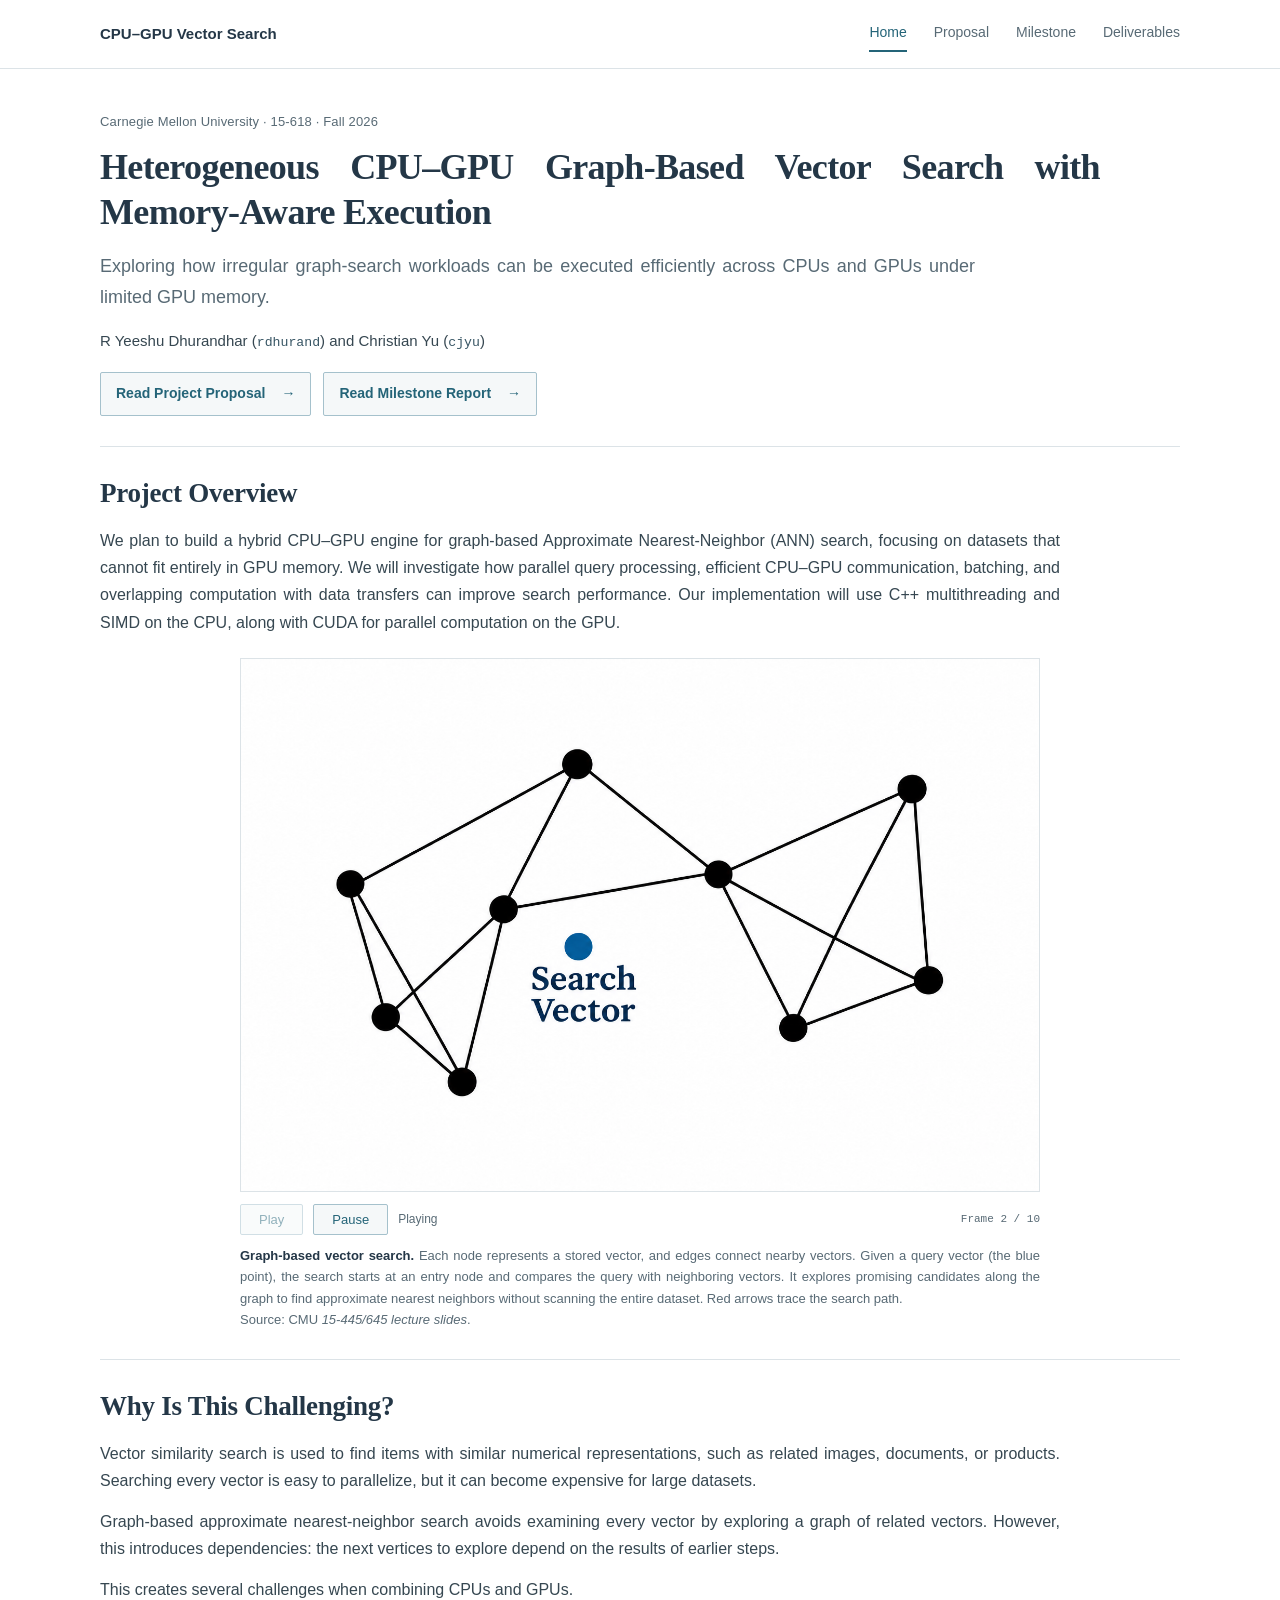
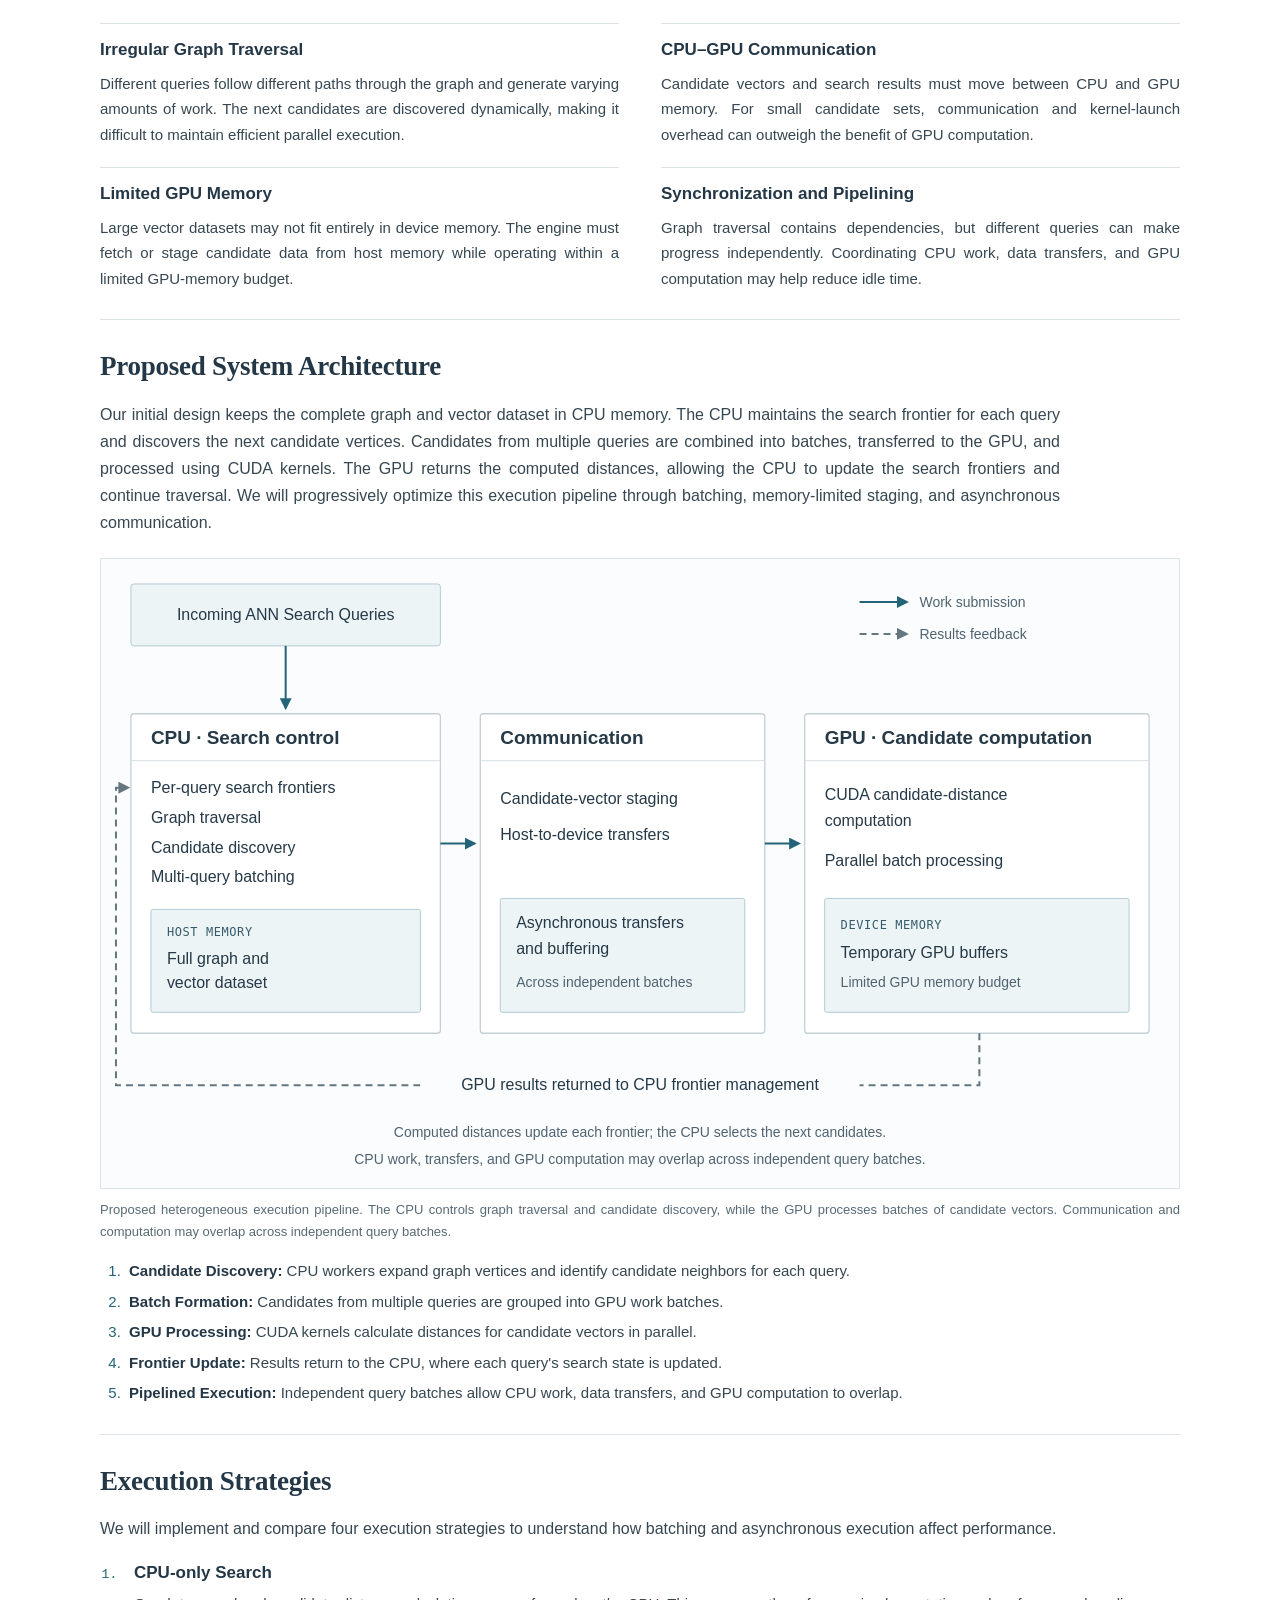
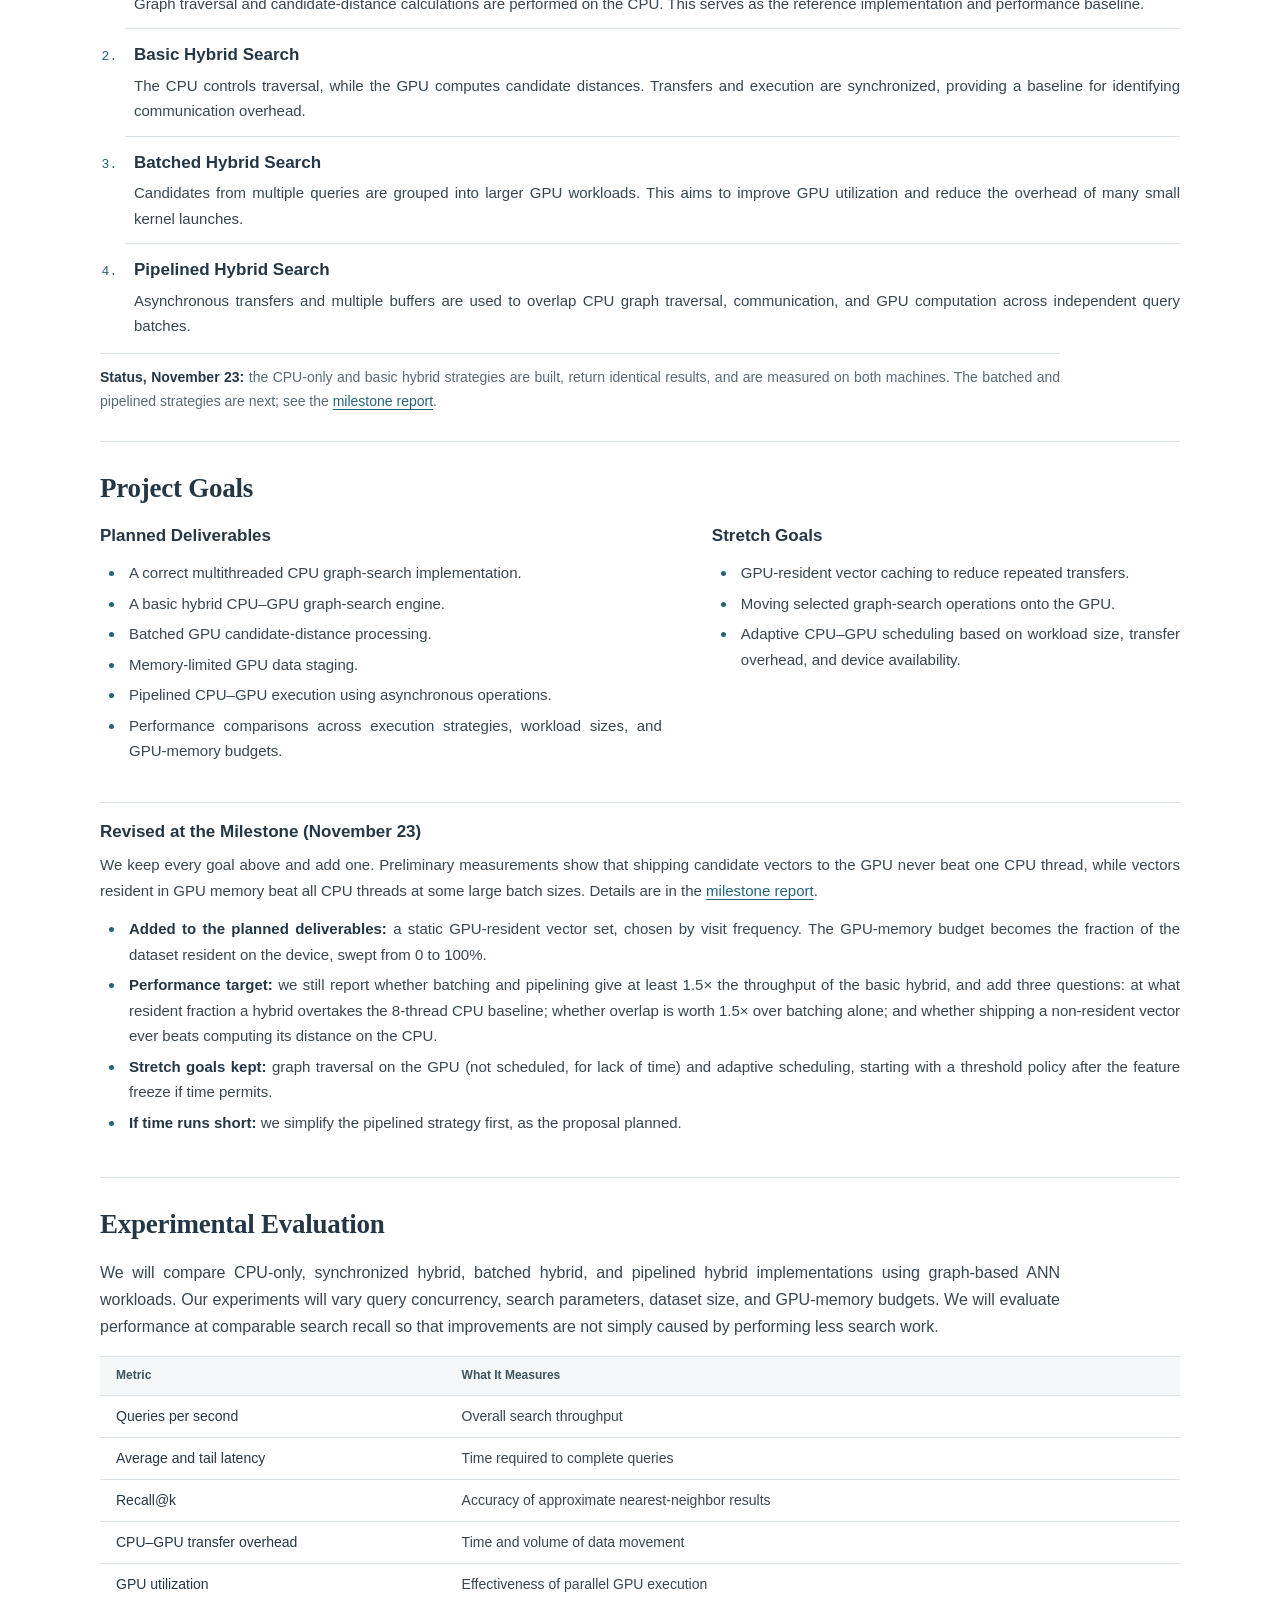
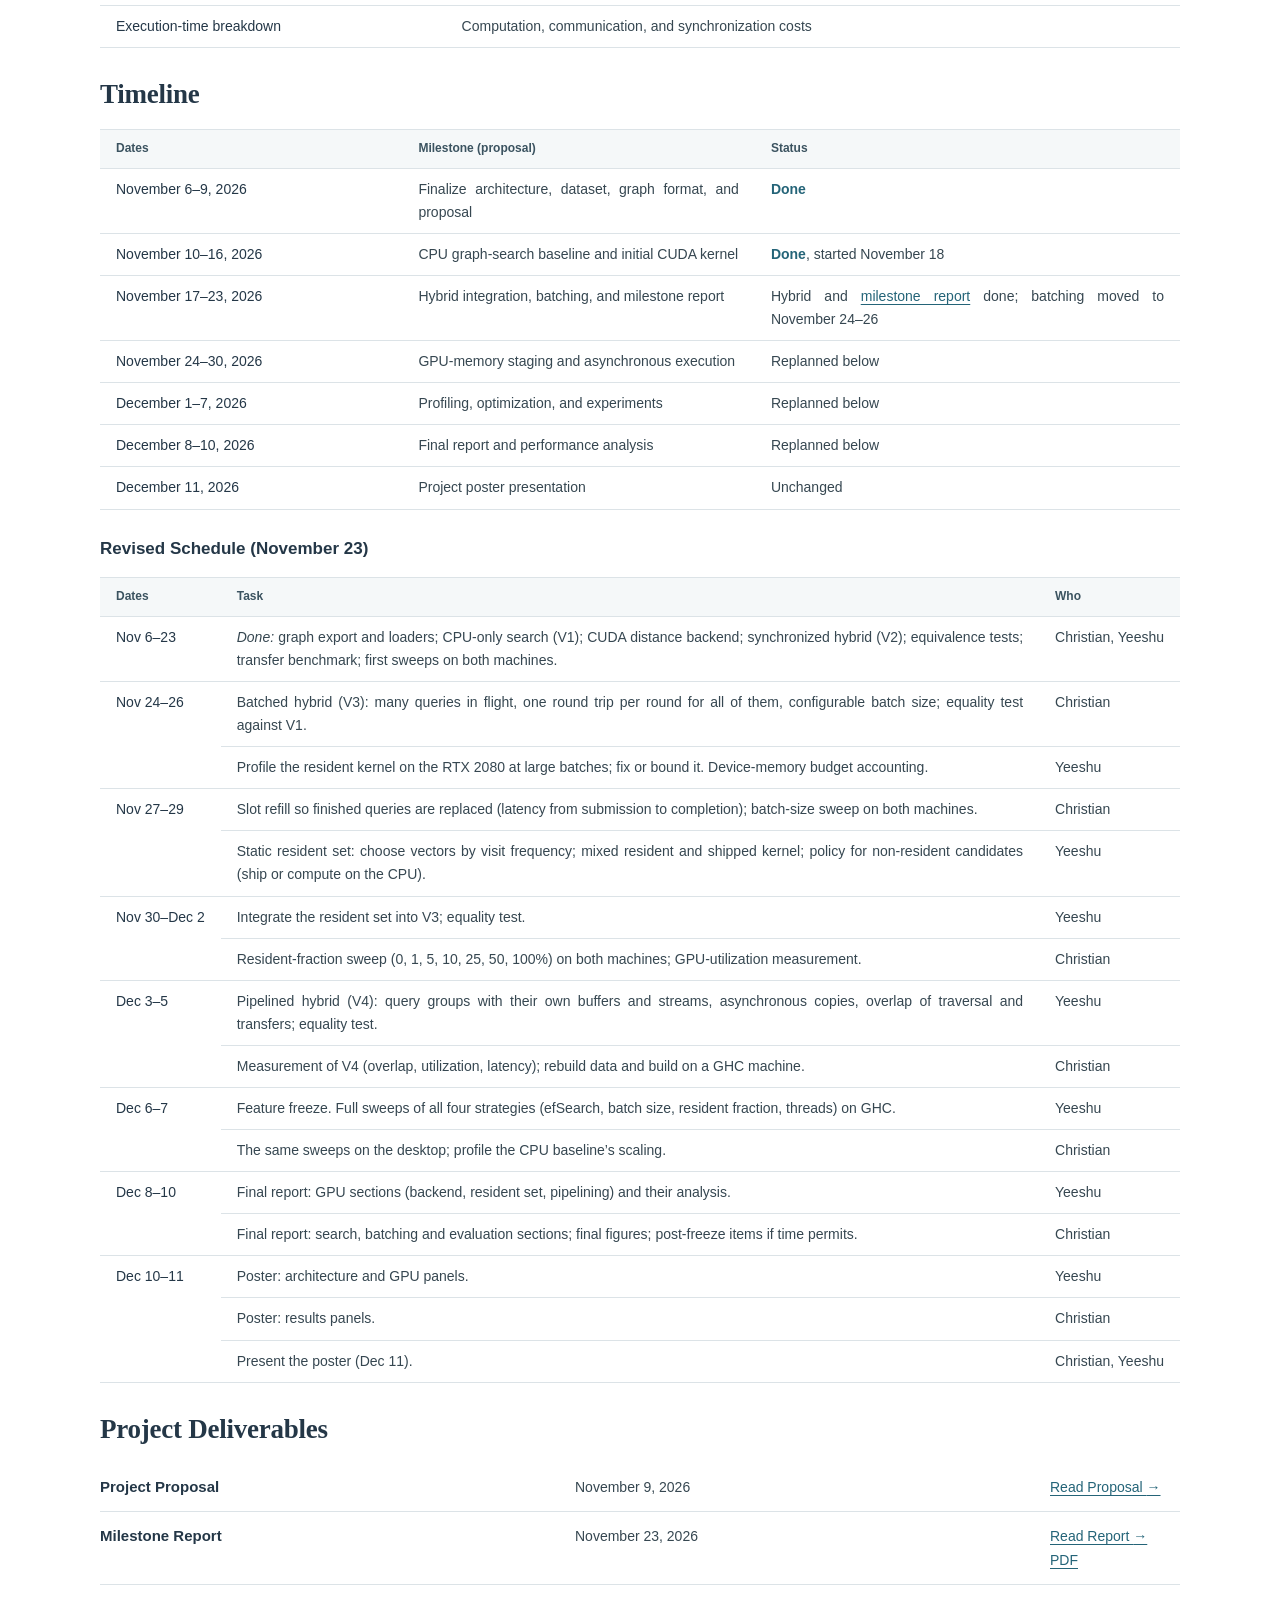
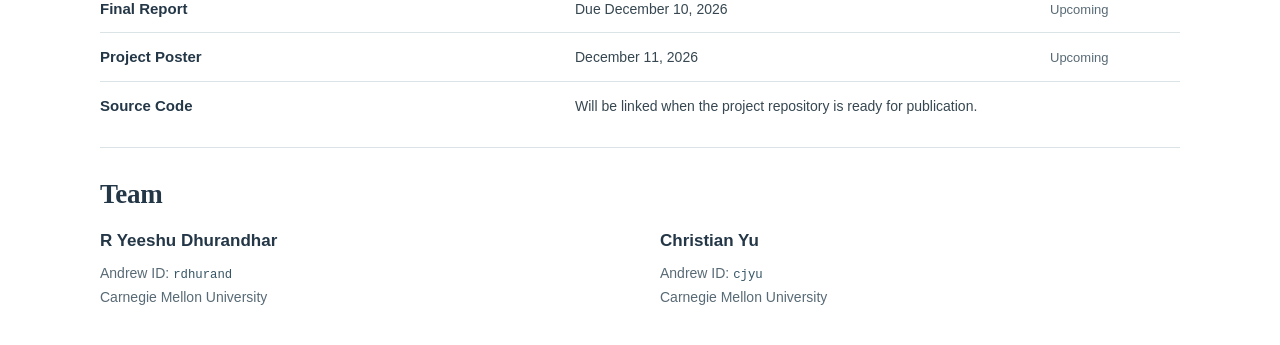
==== commit 707b7138: "Add milestone report page and update schedule and goals" ====
--- a/index.html
+++ b/index.html
@@ -7,7 +7,7 @@
   <meta name="theme-color" content="#ffffff">
   <title>Project | CPU–GPU Vector Search · CMU 15-618</title>
   <link rel="icon" href="assets/favicon.svg" type="image/svg+xml">
-  <link rel="stylesheet" href="assets/styles.css?v=compact-1">
+  <link rel="stylesheet" href="assets/styles.css?v=milestone-1">
   <script src="assets/main.js?v=animation-2" defer></script>
 </head>
 <body>
@@ -18,6 +18,7 @@
     <nav aria-label="Main navigation">
       <a href="./" aria-current="page">Home</a>
       <a href="proposal/" >Proposal</a>
+      <a href="milestone/" >Milestone</a>
       <a href="./#deliverables">Deliverables</a>
     </nav>
   </div>
@@ -28,7 +29,10 @@
     <h1>Heterogeneous CPU–GPU Graph-Based Vector Search with Memory-Aware Execution</h1>
     <p class="subtitle">Exploring how irregular graph-search workloads can be executed efficiently across CPUs and GPUs under limited GPU memory.</p>
     <p class="authors">R Yeeshu Dhurandhar (<code>rdhurand</code>) and Christian Yu (<code>cjyu</code>)</p>
-    <a class="proposal-link" href="proposal/">Read Project Proposal <span aria-hidden="true">→</span></a>
+    <div class="heading-links">
+      <a class="proposal-link" href="proposal/">Read Project Proposal <span aria-hidden="true">→</span></a>
+      <a class="proposal-link" href="milestone/">Read Milestone Report <span aria-hidden="true">→</span></a>
+    </div>
   </header>
 
   <section id="overview" aria-labelledby="overview-heading">
@@ -90,6 +94,7 @@
       <li><h3>Batched Hybrid Search</h3><p>Candidates from multiple queries are grouped into larger GPU workloads. This aims to improve GPU utilization and reduce the overhead of many small kernel launches.</p></li>
       <li><h3>Pipelined Hybrid Search</h3><p>Asynchronous transfers and multiple buffers are used to overlap CPU graph traversal, communication, and GPU computation across independent query batches.</p></li>
     </ol>
+    <p class="section-note"><strong>Status, November 23:</strong> the CPU-only and basic hybrid strategies are built, return identical results, and are measured on both machines. The batched and pipelined strategies are next; see the <a href="milestone/">milestone report</a>.</p>
   </section>
 
   <section id="goals" aria-labelledby="goals-heading">
@@ -109,6 +114,16 @@
         <li>Adaptive CPU–GPU scheduling based on workload size, transfer overhead, and device availability.</li>
       </ul></div>
     </div>
+    <div class="goals-revised">
+      <h3>Revised at the Milestone (November 23)</h3>
+      <p>We keep every goal above and add one. Preliminary measurements show that shipping candidate vectors to the GPU never beat one CPU thread, while vectors resident in GPU memory beat all CPU threads at some large batch sizes. Details are in the <a href="milestone/#goals">milestone report</a>.</p>
+      <ul>
+        <li><strong>Added to the planned deliverables:</strong> a static GPU-resident vector set, chosen by visit frequency. The GPU-memory budget becomes the fraction of the dataset resident on the device, swept from 0 to 100%.</li>
+        <li><strong>Performance target:</strong> we still report whether batching and pipelining give at least 1.5× the throughput of the basic hybrid, and add three questions: at what resident fraction a hybrid overtakes the 8-thread CPU baseline; whether overlap is worth 1.5× over batching alone; and whether shipping a non-resident vector ever beats computing its distance on the CPU.</li>
+        <li><strong>Stretch goals kept:</strong> graph traversal on the GPU (not scheduled, for lack of time) and adaptive scheduling, starting with a threshold policy after the feature freeze if time permits.</li>
+        <li><strong>If time runs short:</strong> we simplify the pipelined strategy first, as the proposal planned.</li>
+      </ul>
+    </div>
   </section>
 
   <section id="evaluation" aria-labelledby="evaluation-heading">
@@ -130,15 +145,37 @@
   <section id="timeline" aria-labelledby="timeline-heading">
     <h2 id="timeline-heading">Timeline</h2>
     <div class="table-scroll" tabindex="0" role="region" aria-label="Project timeline"><table class="timeline-table">
-      <thead><tr><th scope="col">Dates</th><th scope="col">Milestone</th></tr></thead>
+      <thead><tr><th scope="col">Dates</th><th scope="col">Milestone (proposal)</th><th scope="col">Status</th></tr></thead>
       <tbody>
-        <tr><th scope="row">November 6–9, 2026</th><td>Finalize architecture, dataset, graph format, and proposal</td></tr>
-        <tr><th scope="row">November 10–16, 2026</th><td>CPU graph-search baseline and initial CUDA kernel</td></tr>
-        <tr><th scope="row">November 17–23, 2026</th><td>Hybrid integration, batching, and milestone report</td></tr>
-        <tr><th scope="row">November 24–30, 2026</th><td>GPU-memory staging and asynchronous execution</td></tr>
-        <tr><th scope="row">December 1–7, 2026</th><td>Profiling, optimization, and experiments</td></tr>
-        <tr><th scope="row">December 8–10, 2026</th><td>Final report and performance analysis</td></tr>
-        <tr><th scope="row">December 11, 2026</th><td>Project poster presentation</td></tr>
+        <tr><th scope="row">November 6–9, 2026</th><td>Finalize architecture, dataset, graph format, and proposal</td><td><span class="status-done">Done</span></td></tr>
+        <tr><th scope="row">November 10–16, 2026</th><td>CPU graph-search baseline and initial CUDA kernel</td><td><span class="status-done">Done</span>, started November 18</td></tr>
+        <tr><th scope="row">November 17–23, 2026</th><td>Hybrid integration, batching, and milestone report</td><td>Hybrid and <a href="milestone/">milestone report</a> done; batching moved to November 24–26</td></tr>
+        <tr><th scope="row">November 24–30, 2026</th><td>GPU-memory staging and asynchronous execution</td><td>Replanned below</td></tr>
+        <tr><th scope="row">December 1–7, 2026</th><td>Profiling, optimization, and experiments</td><td>Replanned below</td></tr>
+        <tr><th scope="row">December 8–10, 2026</th><td>Final report and performance analysis</td><td>Replanned below</td></tr>
+        <tr><th scope="row">December 11, 2026</th><td>Project poster presentation</td><td>Unchanged</td></tr>
+      </tbody>
+    </table></div>
+    <h3 id="revised-schedule" class="timeline-subheading">Revised Schedule (November 23)</h3>
+    <div class="table-scroll" tabindex="0" role="region" aria-label="Revised schedule"><table class="schedule-table">
+      <thead><tr><th scope="col">Dates</th><th scope="col">Task</th><th scope="col">Who</th></tr></thead>
+      <tbody>
+        <tr><th scope="row">Nov 6–23</th><td><em>Done:</em> graph export and loaders; CPU-only search (V1); CUDA distance backend; synchronized hybrid (V2); equivalence tests; transfer benchmark; first sweeps on both machines.</td><td class="who">Christian, Yeeshu</td></tr>
+        <tr><th scope="row" rowspan="2">Nov 24–26</th><td>Batched hybrid (V3): many queries in flight, one round trip per round for all of them, configurable batch size; equality test against V1.</td><td class="who">Christian</td></tr>
+        <tr><td>Profile the resident kernel on the RTX 2080 at large batches; fix or bound it. Device-memory budget accounting.</td><td class="who">Yeeshu</td></tr>
+        <tr><th scope="row" rowspan="2">Nov 27–29</th><td>Slot refill so finished queries are replaced (latency from submission to completion); batch-size sweep on both machines.</td><td class="who">Christian</td></tr>
+        <tr><td>Static resident set: choose vectors by visit frequency; mixed resident and shipped kernel; policy for non-resident candidates (ship or compute on the CPU).</td><td class="who">Yeeshu</td></tr>
+        <tr><th scope="row" rowspan="2">Nov 30–Dec 2</th><td>Integrate the resident set into V3; equality test.</td><td class="who">Yeeshu</td></tr>
+        <tr><td>Resident-fraction sweep (0, 1, 5, 10, 25, 50, 100%) on both machines; GPU-utilization measurement.</td><td class="who">Christian</td></tr>
+        <tr><th scope="row" rowspan="2">Dec 3–5</th><td>Pipelined hybrid (V4): query groups with their own buffers and streams, asynchronous copies, overlap of traversal and transfers; equality test.</td><td class="who">Yeeshu</td></tr>
+        <tr><td>Measurement of V4 (overlap, utilization, latency); rebuild data and build on a GHC machine.</td><td class="who">Christian</td></tr>
+        <tr><th scope="row" rowspan="2">Dec 6–7</th><td>Feature freeze. Full sweeps of all four strategies (efSearch, batch size, resident fraction, threads) on GHC.</td><td class="who">Yeeshu</td></tr>
+        <tr><td>The same sweeps on the desktop; profile the CPU baseline’s scaling.</td><td class="who">Christian</td></tr>
+        <tr><th scope="row" rowspan="2">Dec 8–10</th><td>Final report: GPU sections (backend, resident set, pipelining) and their analysis.</td><td class="who">Yeeshu</td></tr>
+        <tr><td>Final report: search, batching and evaluation sections; final figures; post-freeze items if time permits.</td><td class="who">Christian</td></tr>
+        <tr><th scope="row" rowspan="3">Dec 10–11</th><td>Poster: architecture and GPU panels.</td><td class="who">Yeeshu</td></tr>
+        <tr><td>Poster: results panels.</td><td class="who">Christian</td></tr>
+        <tr><td>Present the poster (Dec 11).</td><td class="who">Christian, Yeeshu</td></tr>
       </tbody>
     </table></div>
   </section>
@@ -147,7 +184,7 @@
     <h2 id="deliverables-heading">Project Deliverables</h2>
     <dl class="deliverables-list">
       <div><dt>Project Proposal</dt><dd><time datetime="2026-11-09">November 9, 2026</time></dd><dd><a href="proposal/">Read Proposal <span aria-hidden="true">→</span></a></dd></div>
-      <div><dt>Milestone Report</dt><dd>Due <time datetime="2026-11-23">November 23, 2026</time></dd><dd class="status">Upcoming</dd></div>
+      <div><dt>Milestone Report</dt><dd><time datetime="2026-11-23">November 23, 2026</time></dd><dd><a href="milestone/">Read Report <span aria-hidden="true">→</span></a><br><a href="milestone/milestone-report.pdf">PDF</a></dd></div>
       <div><dt>Final Report</dt><dd>Due <time datetime="2026-12-10">December 10, 2026</time></dd><dd class="status">Upcoming</dd></div>
       <div><dt>Project Poster</dt><dd><time datetime="2026-12-11">December 11, 2026</time></dd><dd class="status">Upcoming</dd></div>
       <div><dt>Source Code</dt><dd class="source-code-note">Will be linked when the project repository is ready for publication.</dd></div>
--- a/assets/styles.css
+++ b/assets/styles.css
@@ -74,6 +74,8 @@
 .figure-scroll { border: 1px solid var(--line); background: #fafcfd; overflow-x: auto; }
 .architecture-figure img { display: block; width: 100%; height: auto; }
 figcaption { font-size: 13px; line-height: 1.65; color: var(--muted); margin-top: 10px; }
+.proposal-figure { margin: 18px 0 0; }
+.proposal-figure img { display: block; width: 100%; height: auto; }
 ul, ol { margin: 12px 0 14px; padding-left: 25px; }
 li { padding-left: 4px; margin-bottom: 5px; }
 li:last-child { margin-bottom: 0; }
@@ -138,6 +140,24 @@
 .references { padding-left: 23px; }
 .references li { font-size: 13px; margin-bottom: 14px; overflow-wrap: anywhere; }
 .references a { font-size: 12px; }
+.heading-links { display: flex; flex-wrap: wrap; gap: 12px; }
+.goals-revised { margin-top: 24px; padding-top: 16px; border-top: 1px solid var(--line); }
+.goals-revised ul { font-size: 15px; }
+.goals-revised p { font-size: 15px; }
+.timeline-subheading { margin: 26px 0 0; }
+.status-done { color: var(--accent); font-weight: 600; }
+.table-caption { font-size: 13px; line-height: 1.6; color: var(--muted); margin: 18px 0 0; }
+.table-caption + .table-scroll { margin-top: 8px; }
+.num-table td, .num-table thead th { text-align: right; white-space: nowrap; }
+.num-table thead th:first-child, .num-table tbody th { text-align: right; }
+.num-table thead th[colspan] { text-align: center; }
+.num-table tbody th.group { text-align: left; font-style: italic; background: var(--soft); white-space: normal; }
+.proposal-section .num-table { min-width: 620px; }
+.proposal-section .num-table th:first-child { width: auto; }
+td.who { white-space: nowrap; }
+.schedule-table th:first-child, .proposal-section .schedule-table th:first-child { width: 120px; white-space: nowrap; }
+.milestone-figure { margin: 18px 0 20px; }
+.milestone-figure img { display: block; width: 100%; max-width: 780px; height: auto; margin: 0 auto; border: 1px solid var(--line); }
 @media (max-width: 900px) {
   .container { width: calc(100% - 56px); }
   h1 { font-size: 33px; }
@@ -198,6 +218,11 @@
   body { background: white; color: #222; font: 10pt/1.55 Arial, sans-serif; }
   .site-header, .site-footer, .skip-link, .back-link, .proposal-sidebar, .print-button { display: none !important; }
   .animation-controls { display: none !important; }
+  .proposal-figure { break-inside: avoid; page-break-inside: avoid; }
+  .proposal-figure figcaption { font-size: 8pt; line-height: 1.5; }
+  .milestone-figure { break-inside: avoid; page-break-inside: avoid; }
+  .milestone-figure img { max-width: 5.6in; }
+  .milestone-figure figcaption, .table-caption { font-size: 8pt; line-height: 1.5; }
   .container { width: 100%; max-width: none; }
   .project-heading { padding: 0 0 15pt; }
   h1 { font-size: 23pt; line-height: 1.2; letter-spacing: -.4pt; }
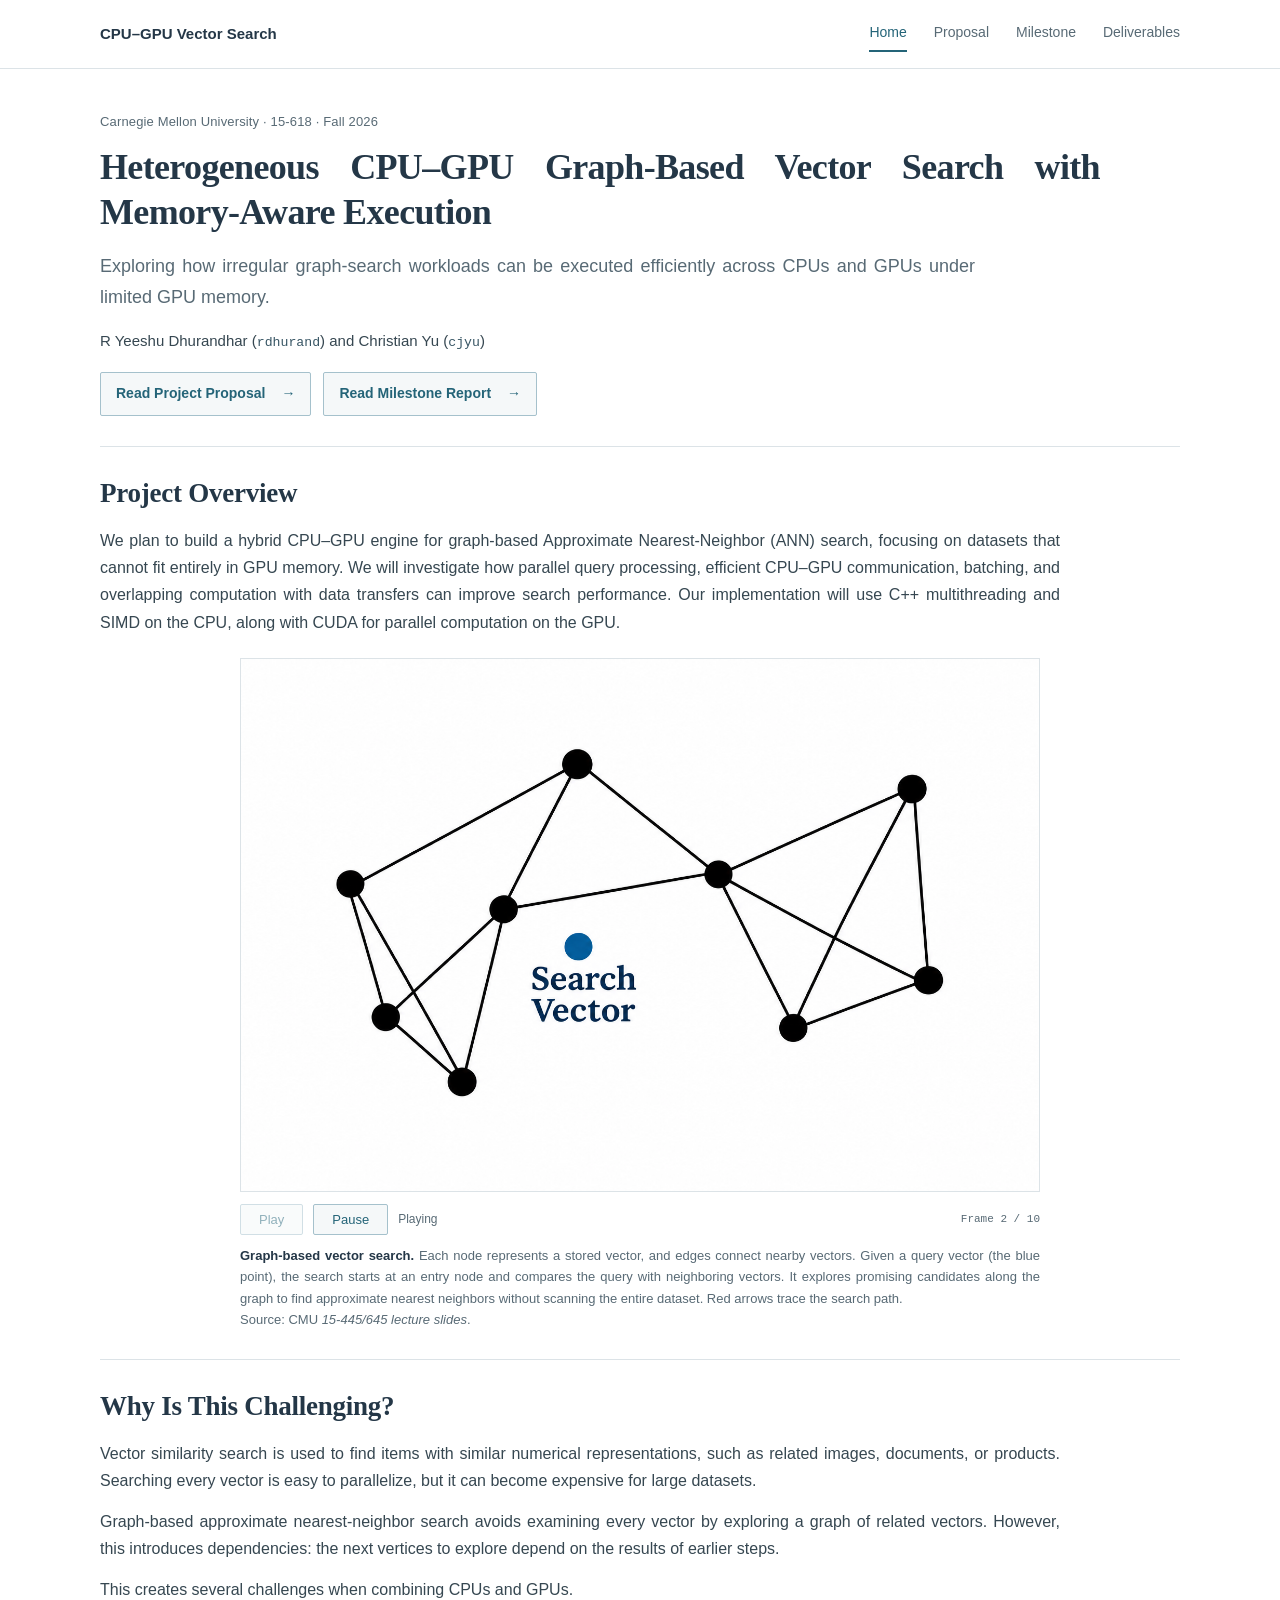
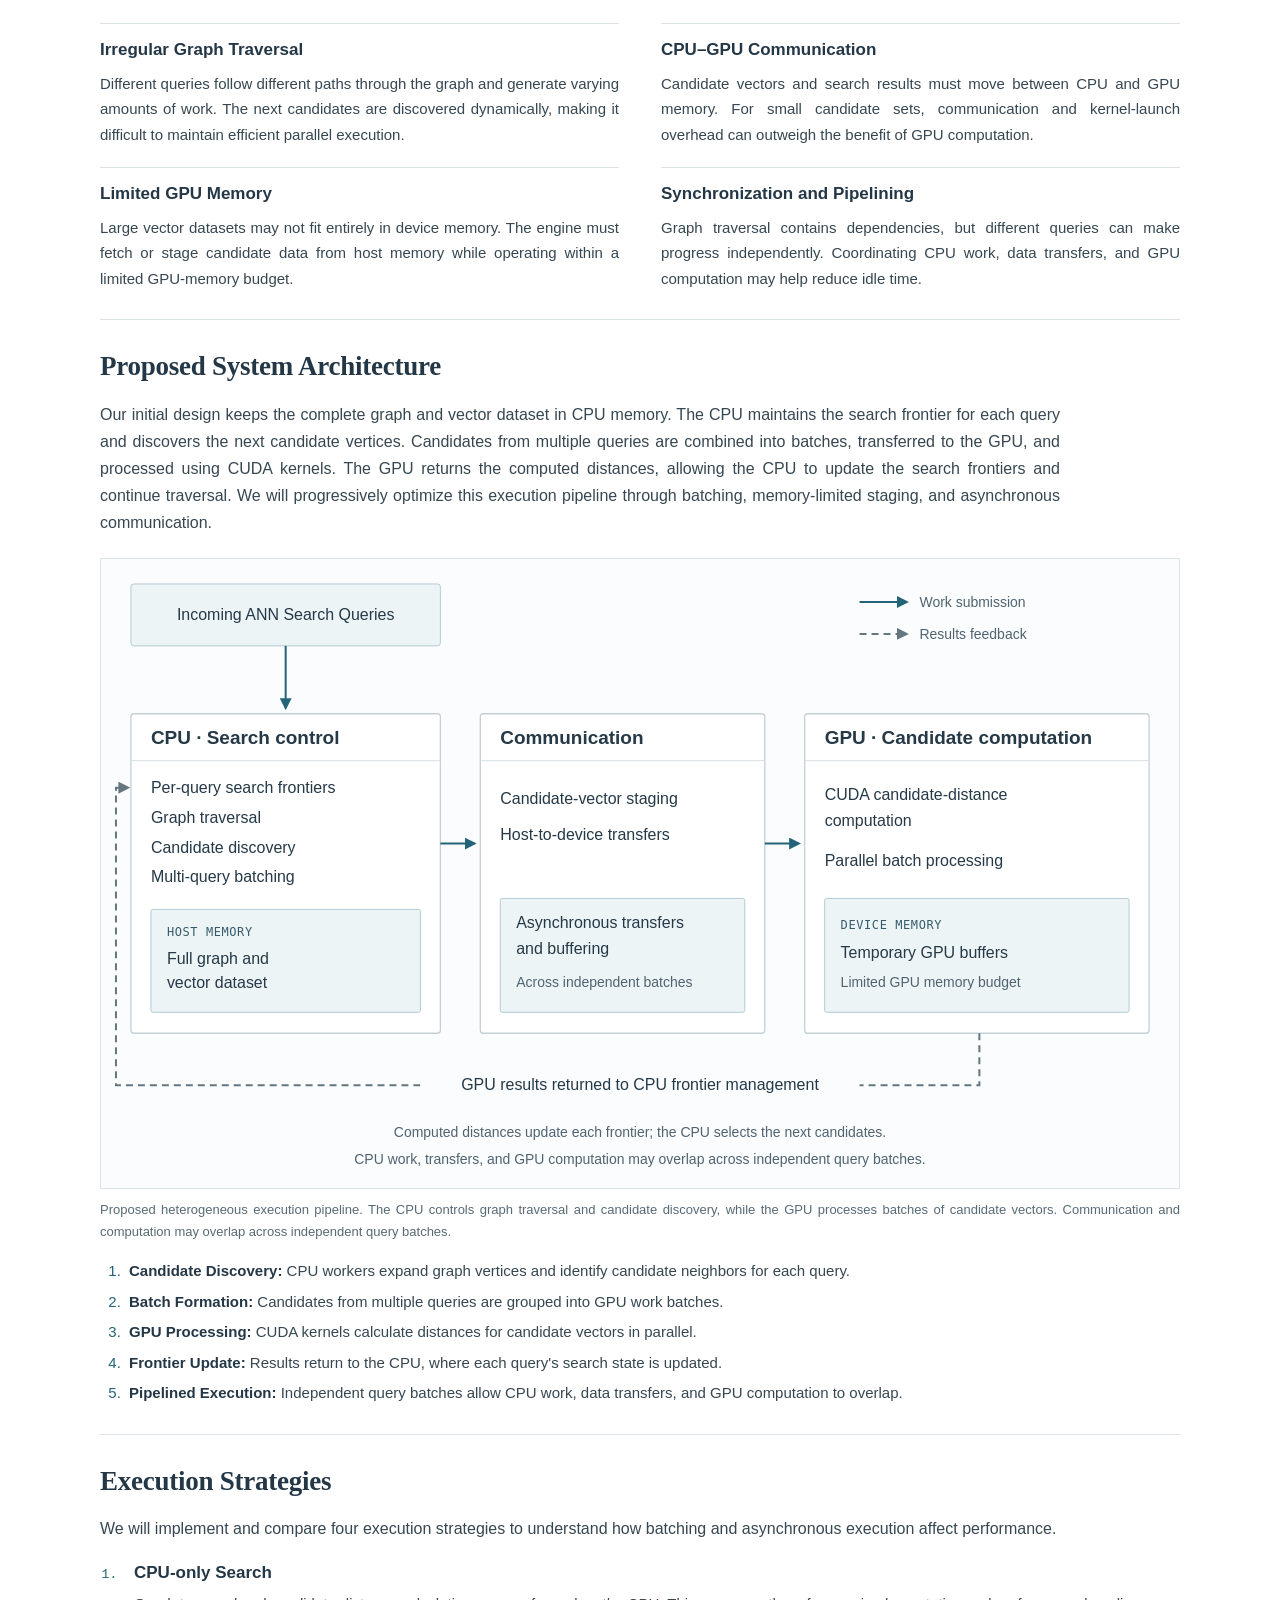
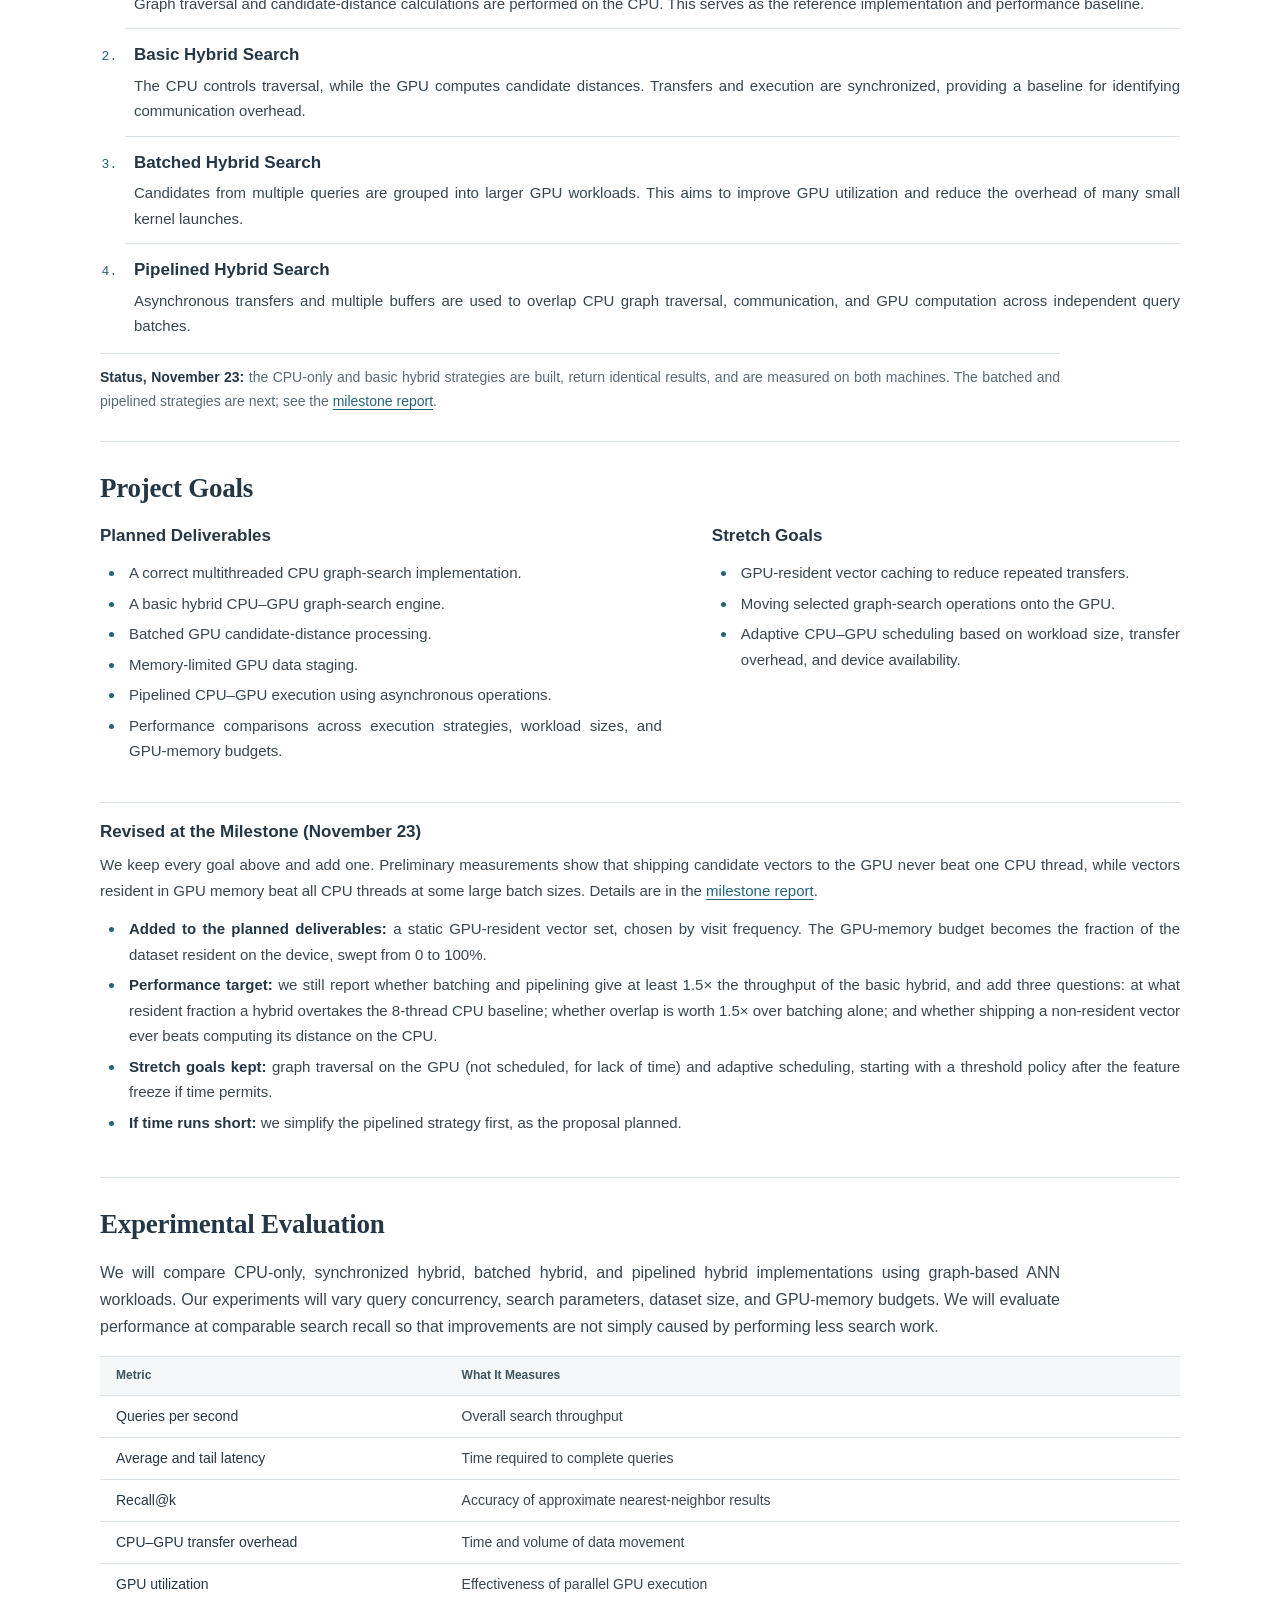
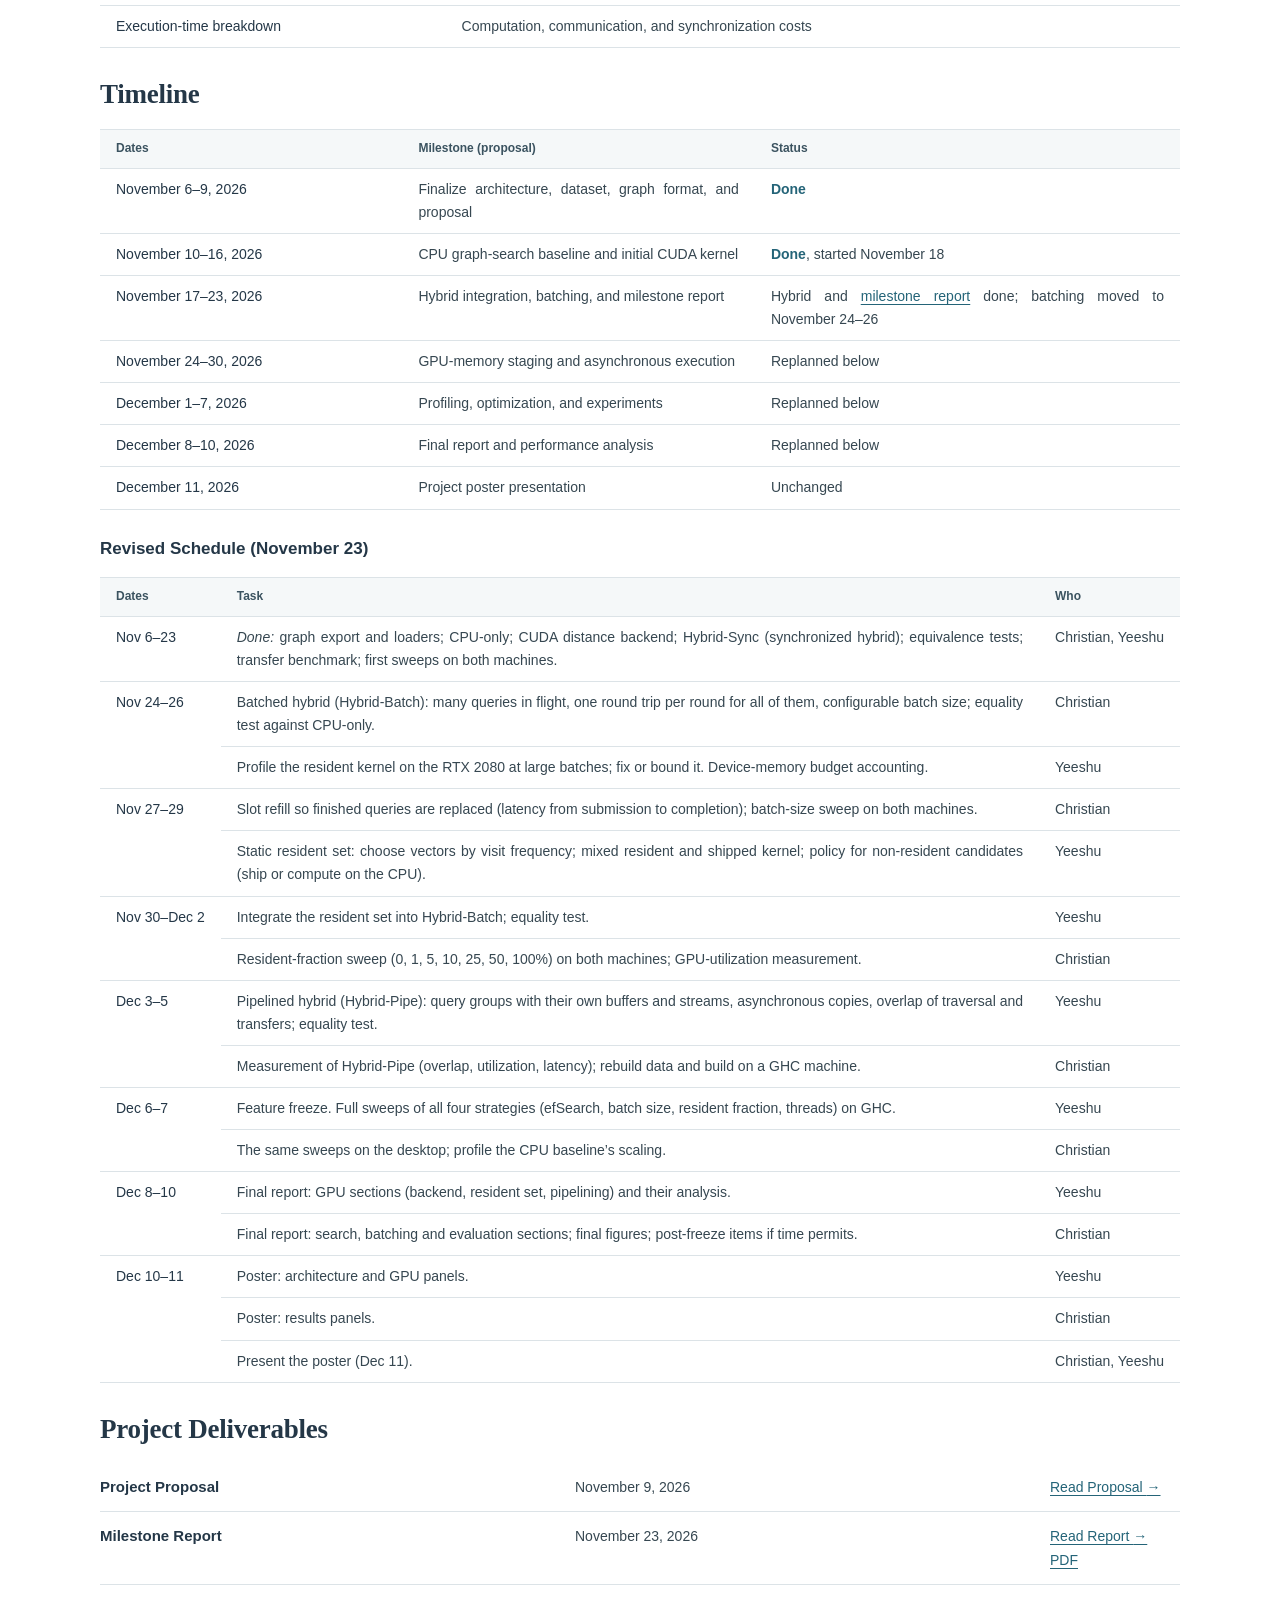
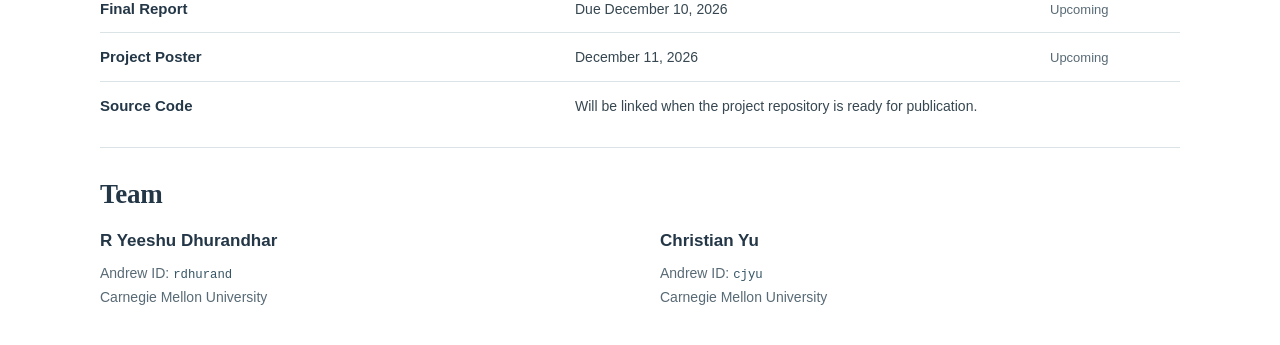
==== commit 197af2fb: "Use the names CPU-only, Hybrid-Sync, Hybrid-Batch and Hybrid-Pipe" ====
--- a/index.html
+++ b/index.html
@@ -160,15 +160,15 @@
     <div class="table-scroll" tabindex="0" role="region" aria-label="Revised schedule"><table class="schedule-table">
       <thead><tr><th scope="col">Dates</th><th scope="col">Task</th><th scope="col">Who</th></tr></thead>
       <tbody>
-        <tr><th scope="row">Nov 6–23</th><td><em>Done:</em> graph export and loaders; CPU-only search (V1); CUDA distance backend; synchronized hybrid (V2); equivalence tests; transfer benchmark; first sweeps on both machines.</td><td class="who">Christian, Yeeshu</td></tr>
-        <tr><th scope="row" rowspan="2">Nov 24–26</th><td>Batched hybrid (V3): many queries in flight, one round trip per round for all of them, configurable batch size; equality test against V1.</td><td class="who">Christian</td></tr>
+        <tr><th scope="row">Nov 6–23</th><td><em>Done:</em> graph export and loaders; CPU-only; CUDA distance backend; Hybrid-Sync (synchronized hybrid); equivalence tests; transfer benchmark; first sweeps on both machines.</td><td class="who">Christian, Yeeshu</td></tr>
+        <tr><th scope="row" rowspan="2">Nov 24–26</th><td>Batched hybrid (Hybrid-Batch): many queries in flight, one round trip per round for all of them, configurable batch size; equality test against CPU-only.</td><td class="who">Christian</td></tr>
         <tr><td>Profile the resident kernel on the RTX 2080 at large batches; fix or bound it. Device-memory budget accounting.</td><td class="who">Yeeshu</td></tr>
         <tr><th scope="row" rowspan="2">Nov 27–29</th><td>Slot refill so finished queries are replaced (latency from submission to completion); batch-size sweep on both machines.</td><td class="who">Christian</td></tr>
         <tr><td>Static resident set: choose vectors by visit frequency; mixed resident and shipped kernel; policy for non-resident candidates (ship or compute on the CPU).</td><td class="who">Yeeshu</td></tr>
-        <tr><th scope="row" rowspan="2">Nov 30–Dec 2</th><td>Integrate the resident set into V3; equality test.</td><td class="who">Yeeshu</td></tr>
+        <tr><th scope="row" rowspan="2">Nov 30–Dec 2</th><td>Integrate the resident set into Hybrid-Batch; equality test.</td><td class="who">Yeeshu</td></tr>
         <tr><td>Resident-fraction sweep (0, 1, 5, 10, 25, 50, 100%) on both machines; GPU-utilization measurement.</td><td class="who">Christian</td></tr>
-        <tr><th scope="row" rowspan="2">Dec 3–5</th><td>Pipelined hybrid (V4): query groups with their own buffers and streams, asynchronous copies, overlap of traversal and transfers; equality test.</td><td class="who">Yeeshu</td></tr>
-        <tr><td>Measurement of V4 (overlap, utilization, latency); rebuild data and build on a GHC machine.</td><td class="who">Christian</td></tr>
+        <tr><th scope="row" rowspan="2">Dec 3–5</th><td>Pipelined hybrid (Hybrid-Pipe): query groups with their own buffers and streams, asynchronous copies, overlap of traversal and transfers; equality test.</td><td class="who">Yeeshu</td></tr>
+        <tr><td>Measurement of Hybrid-Pipe (overlap, utilization, latency); rebuild data and build on a GHC machine.</td><td class="who">Christian</td></tr>
         <tr><th scope="row" rowspan="2">Dec 6–7</th><td>Feature freeze. Full sweeps of all four strategies (efSearch, batch size, resident fraction, threads) on GHC.</td><td class="who">Yeeshu</td></tr>
         <tr><td>The same sweeps on the desktop; profile the CPU baseline’s scaling.</td><td class="who">Christian</td></tr>
         <tr><th scope="row" rowspan="2">Dec 8–10</th><td>Final report: GPU sections (backend, resident set, pipelining) and their analysis.</td><td class="who">Yeeshu</td></tr>
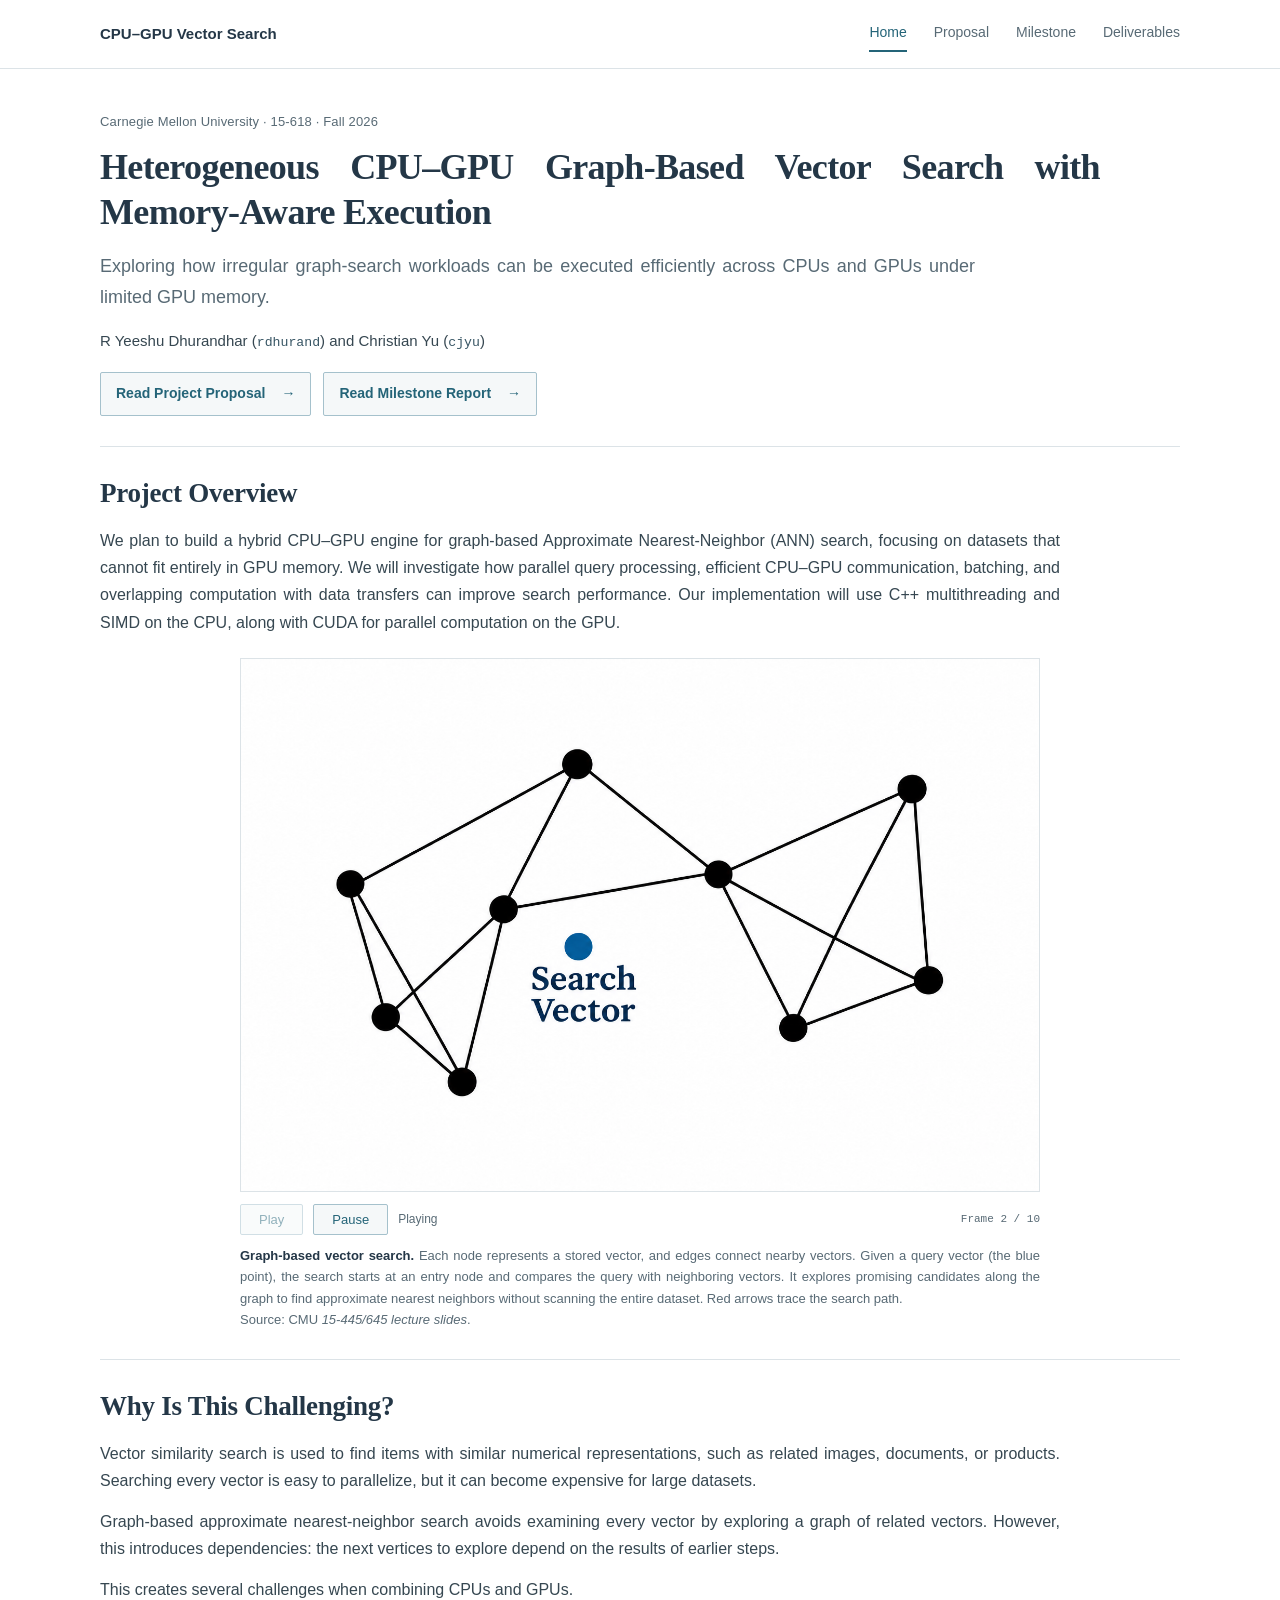
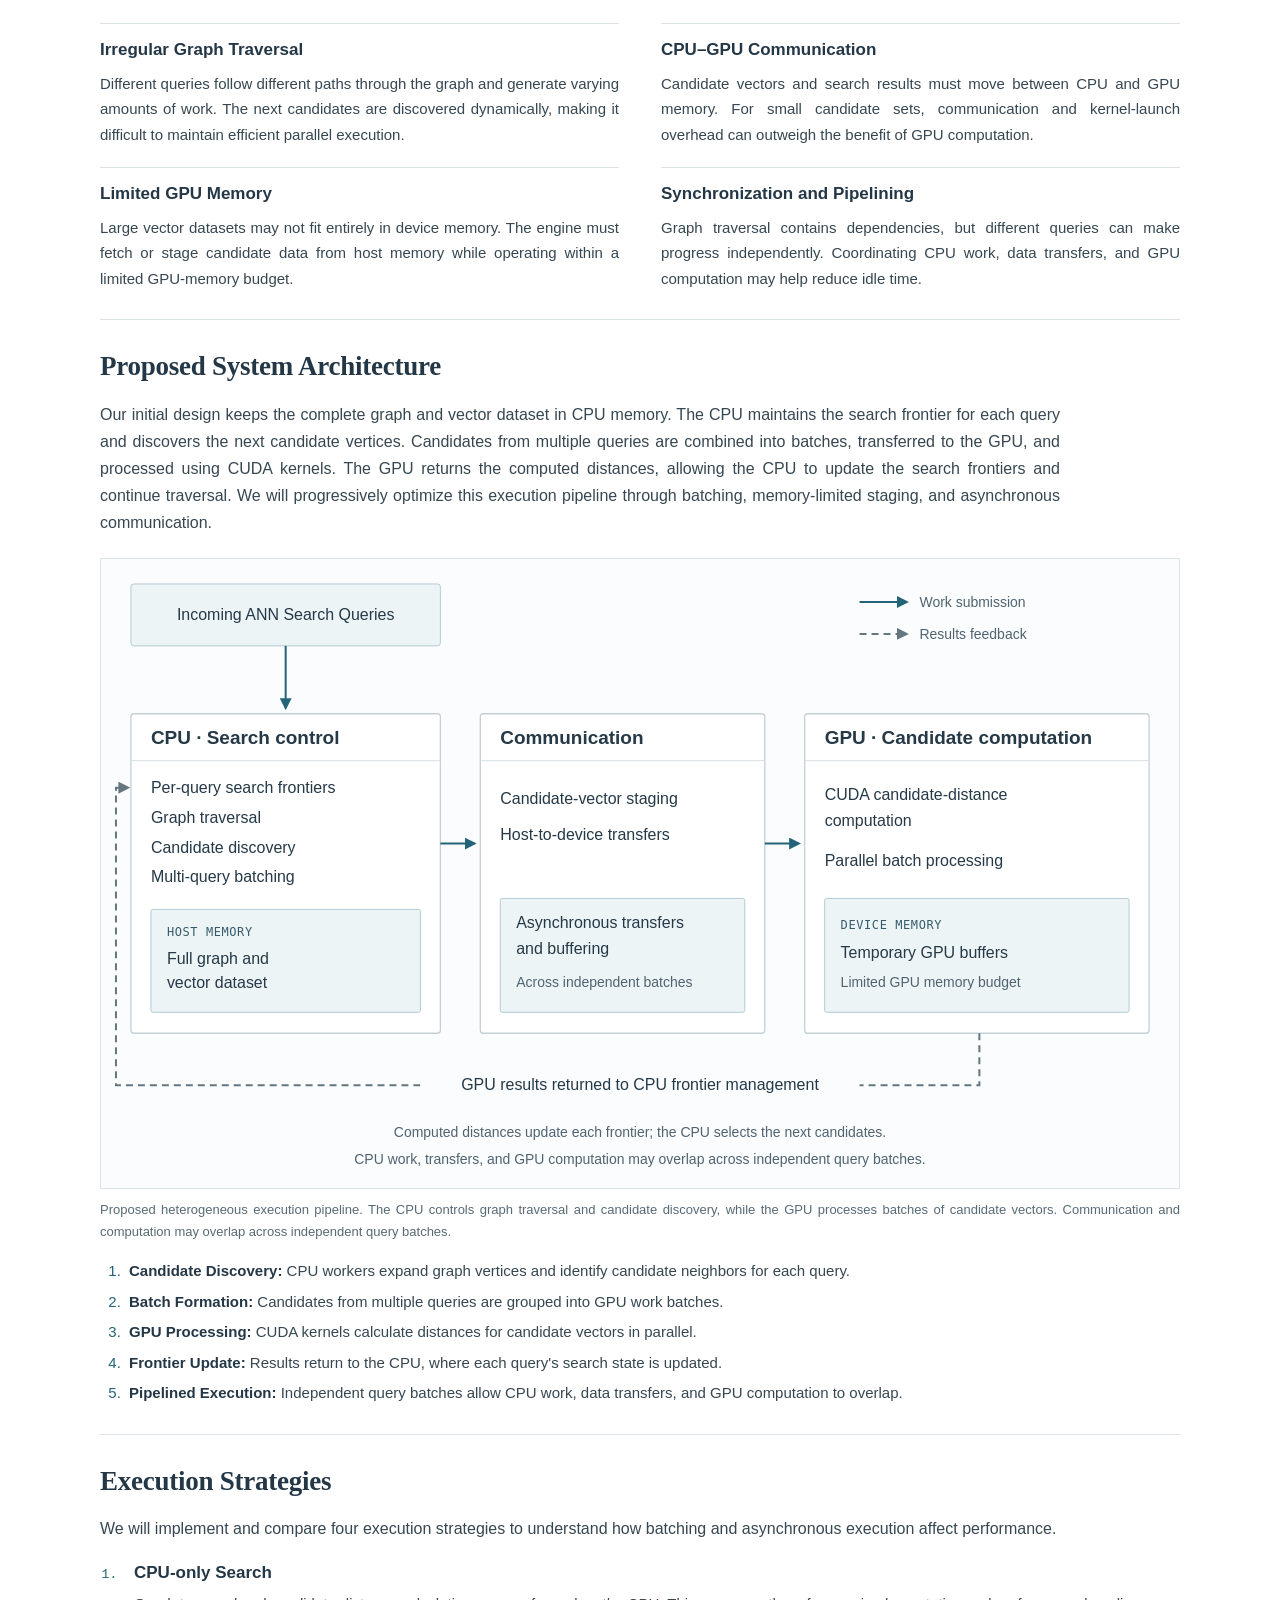
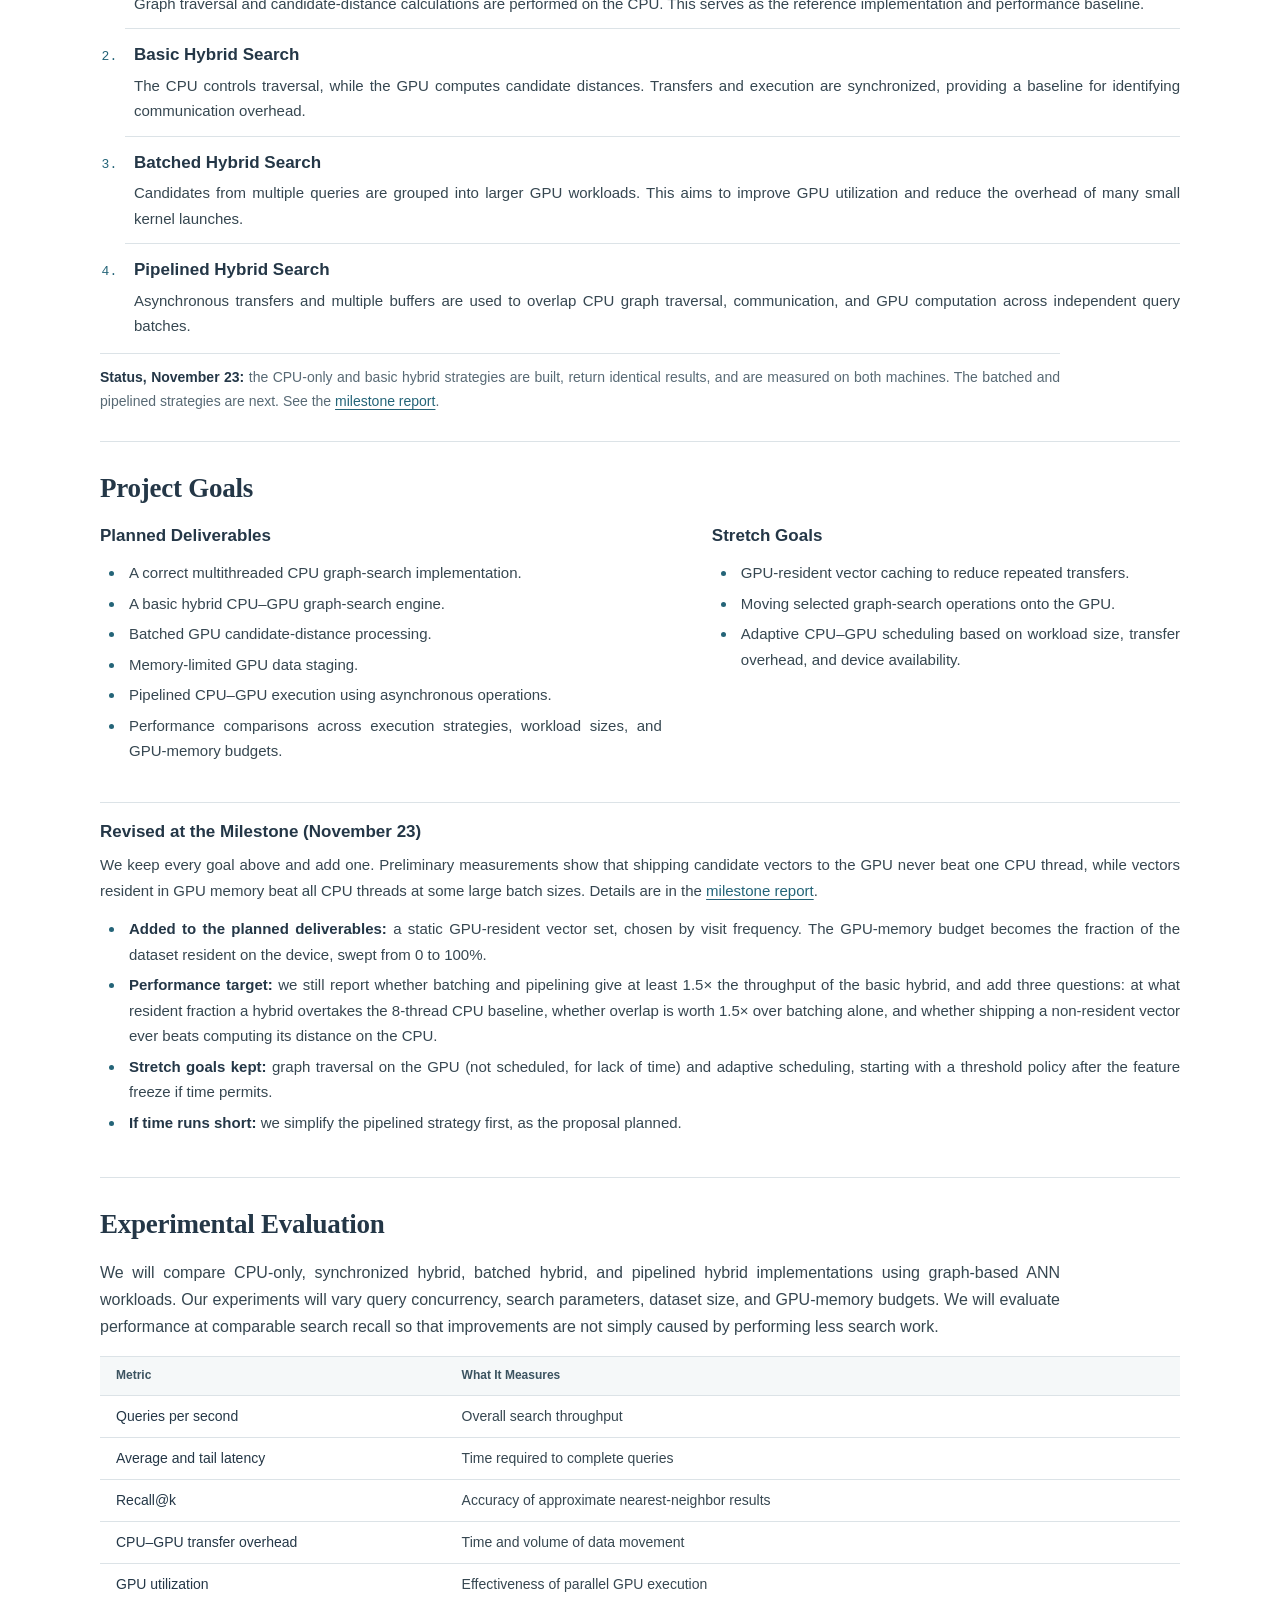
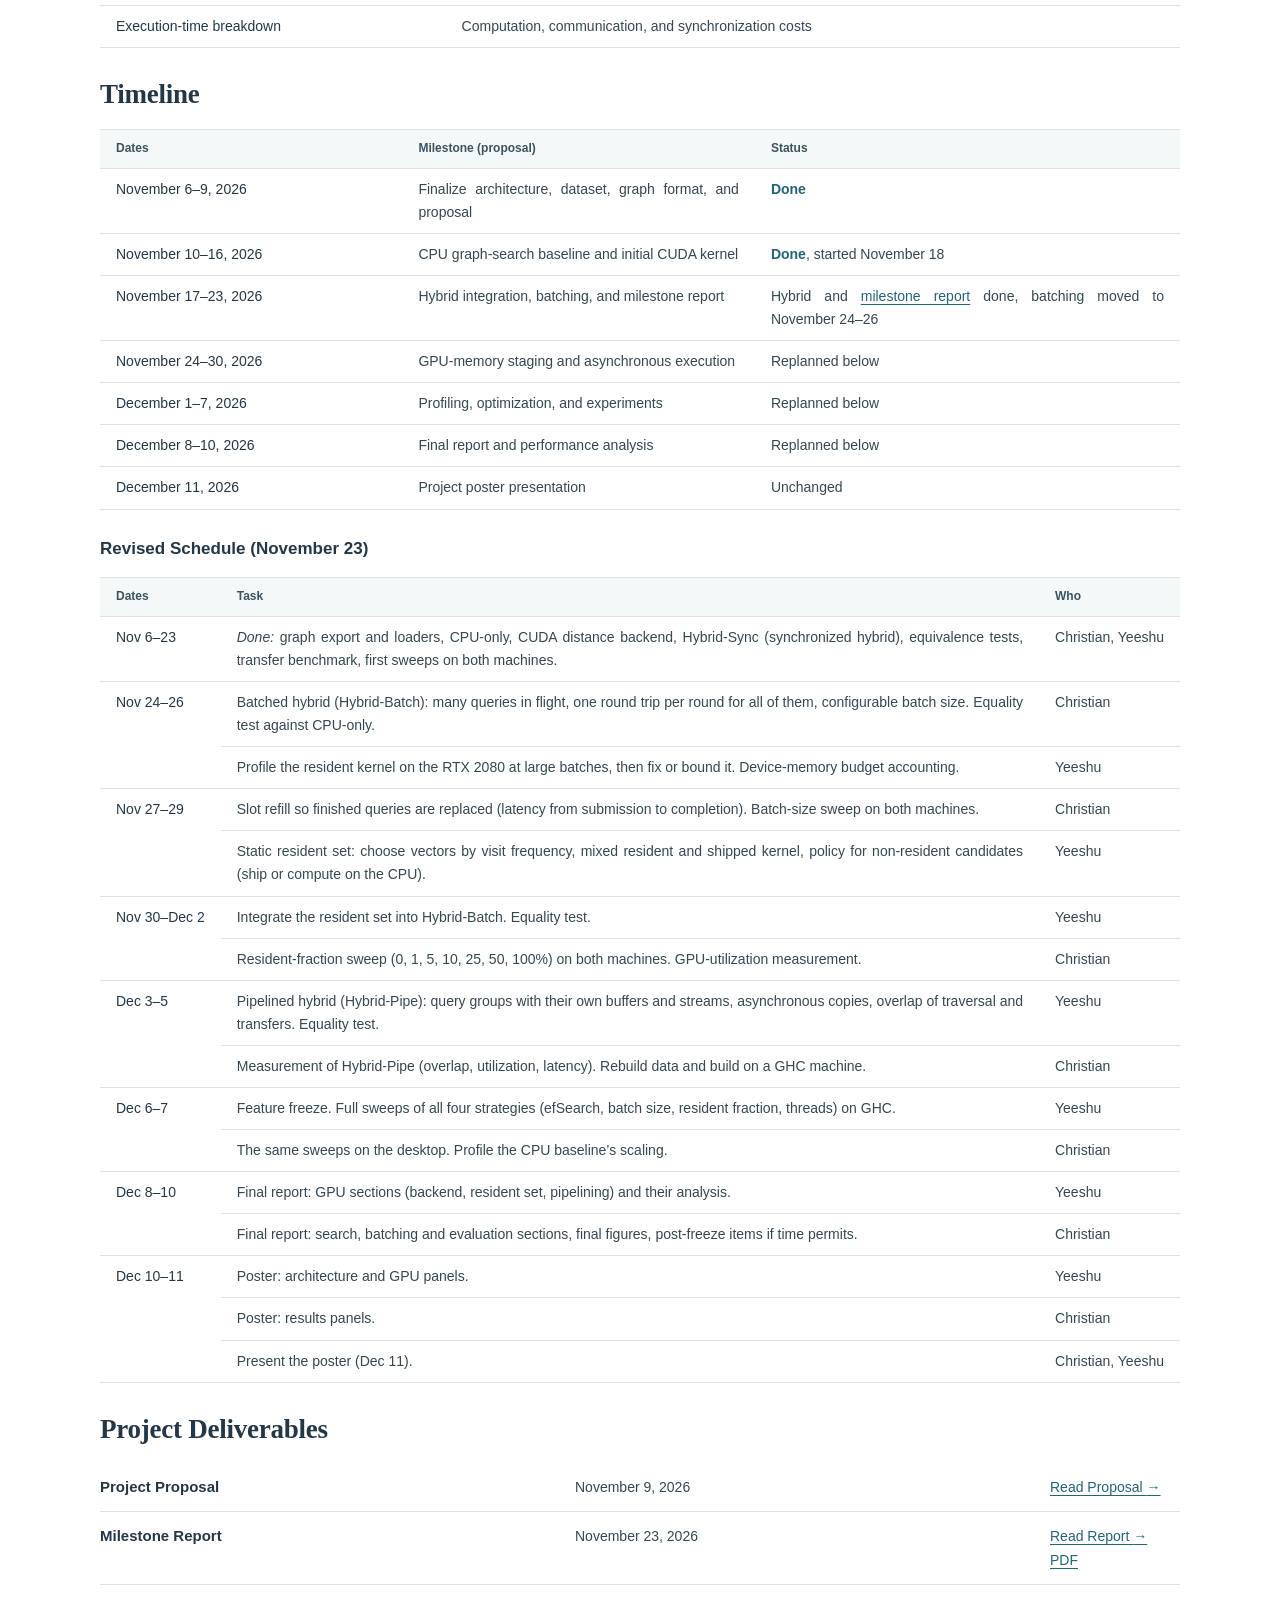
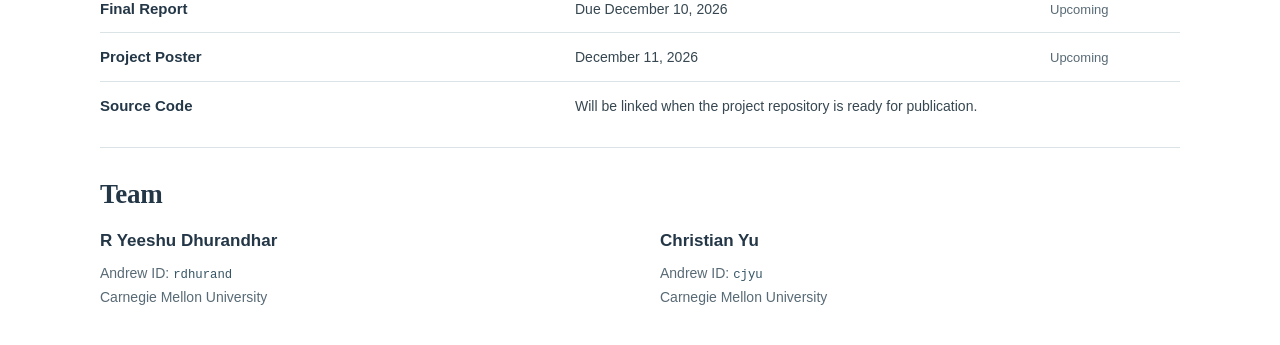
==== commit ec77f197: "Reword the milestone report and schedule without semicolons" ====
--- a/index.html
+++ b/index.html
@@ -94,7 +94,7 @@
       <li><h3>Batched Hybrid Search</h3><p>Candidates from multiple queries are grouped into larger GPU workloads. This aims to improve GPU utilization and reduce the overhead of many small kernel launches.</p></li>
       <li><h3>Pipelined Hybrid Search</h3><p>Asynchronous transfers and multiple buffers are used to overlap CPU graph traversal, communication, and GPU computation across independent query batches.</p></li>
     </ol>
-    <p class="section-note"><strong>Status, November 23:</strong> the CPU-only and basic hybrid strategies are built, return identical results, and are measured on both machines. The batched and pipelined strategies are next; see the <a href="milestone/">milestone report</a>.</p>
+    <p class="section-note"><strong>Status, November 23:</strong> the CPU-only and basic hybrid strategies are built, return identical results, and are measured on both machines. The batched and pipelined strategies are next. See the <a href="milestone/">milestone report</a>.</p>
   </section>
 
   <section id="goals" aria-labelledby="goals-heading">
@@ -119,7 +119,7 @@
       <p>We keep every goal above and add one. Preliminary measurements show that shipping candidate vectors to the GPU never beat one CPU thread, while vectors resident in GPU memory beat all CPU threads at some large batch sizes. Details are in the <a href="milestone/#goals">milestone report</a>.</p>
       <ul>
         <li><strong>Added to the planned deliverables:</strong> a static GPU-resident vector set, chosen by visit frequency. The GPU-memory budget becomes the fraction of the dataset resident on the device, swept from 0 to 100%.</li>
-        <li><strong>Performance target:</strong> we still report whether batching and pipelining give at least 1.5× the throughput of the basic hybrid, and add three questions: at what resident fraction a hybrid overtakes the 8-thread CPU baseline; whether overlap is worth 1.5× over batching alone; and whether shipping a non-resident vector ever beats computing its distance on the CPU.</li>
+        <li><strong>Performance target:</strong> we still report whether batching and pipelining give at least 1.5× the throughput of the basic hybrid, and add three questions: at what resident fraction a hybrid overtakes the 8-thread CPU baseline, whether overlap is worth 1.5× over batching alone, and whether shipping a non-resident vector ever beats computing its distance on the CPU.</li>
         <li><strong>Stretch goals kept:</strong> graph traversal on the GPU (not scheduled, for lack of time) and adaptive scheduling, starting with a threshold policy after the feature freeze if time permits.</li>
         <li><strong>If time runs short:</strong> we simplify the pipelined strategy first, as the proposal planned.</li>
       </ul>
@@ -149,7 +149,7 @@
       <tbody>
         <tr><th scope="row">November 6–9, 2026</th><td>Finalize architecture, dataset, graph format, and proposal</td><td><span class="status-done">Done</span></td></tr>
         <tr><th scope="row">November 10–16, 2026</th><td>CPU graph-search baseline and initial CUDA kernel</td><td><span class="status-done">Done</span>, started November 18</td></tr>
-        <tr><th scope="row">November 17–23, 2026</th><td>Hybrid integration, batching, and milestone report</td><td>Hybrid and <a href="milestone/">milestone report</a> done; batching moved to November 24–26</td></tr>
+        <tr><th scope="row">November 17–23, 2026</th><td>Hybrid integration, batching, and milestone report</td><td>Hybrid and <a href="milestone/">milestone report</a> done, batching moved to November 24–26</td></tr>
         <tr><th scope="row">November 24–30, 2026</th><td>GPU-memory staging and asynchronous execution</td><td>Replanned below</td></tr>
         <tr><th scope="row">December 1–7, 2026</th><td>Profiling, optimization, and experiments</td><td>Replanned below</td></tr>
         <tr><th scope="row">December 8–10, 2026</th><td>Final report and performance analysis</td><td>Replanned below</td></tr>
@@ -160,19 +160,19 @@
     <div class="table-scroll" tabindex="0" role="region" aria-label="Revised schedule"><table class="schedule-table">
       <thead><tr><th scope="col">Dates</th><th scope="col">Task</th><th scope="col">Who</th></tr></thead>
       <tbody>
-        <tr><th scope="row">Nov 6–23</th><td><em>Done:</em> graph export and loaders; CPU-only; CUDA distance backend; Hybrid-Sync (synchronized hybrid); equivalence tests; transfer benchmark; first sweeps on both machines.</td><td class="who">Christian, Yeeshu</td></tr>
-        <tr><th scope="row" rowspan="2">Nov 24–26</th><td>Batched hybrid (Hybrid-Batch): many queries in flight, one round trip per round for all of them, configurable batch size; equality test against CPU-only.</td><td class="who">Christian</td></tr>
-        <tr><td>Profile the resident kernel on the RTX 2080 at large batches; fix or bound it. Device-memory budget accounting.</td><td class="who">Yeeshu</td></tr>
-        <tr><th scope="row" rowspan="2">Nov 27–29</th><td>Slot refill so finished queries are replaced (latency from submission to completion); batch-size sweep on both machines.</td><td class="who">Christian</td></tr>
-        <tr><td>Static resident set: choose vectors by visit frequency; mixed resident and shipped kernel; policy for non-resident candidates (ship or compute on the CPU).</td><td class="who">Yeeshu</td></tr>
-        <tr><th scope="row" rowspan="2">Nov 30–Dec 2</th><td>Integrate the resident set into Hybrid-Batch; equality test.</td><td class="who">Yeeshu</td></tr>
-        <tr><td>Resident-fraction sweep (0, 1, 5, 10, 25, 50, 100%) on both machines; GPU-utilization measurement.</td><td class="who">Christian</td></tr>
-        <tr><th scope="row" rowspan="2">Dec 3–5</th><td>Pipelined hybrid (Hybrid-Pipe): query groups with their own buffers and streams, asynchronous copies, overlap of traversal and transfers; equality test.</td><td class="who">Yeeshu</td></tr>
-        <tr><td>Measurement of Hybrid-Pipe (overlap, utilization, latency); rebuild data and build on a GHC machine.</td><td class="who">Christian</td></tr>
+        <tr><th scope="row">Nov 6–23</th><td><em>Done:</em> graph export and loaders, CPU-only, CUDA distance backend, Hybrid-Sync (synchronized hybrid), equivalence tests, transfer benchmark, first sweeps on both machines.</td><td class="who">Christian, Yeeshu</td></tr>
+        <tr><th scope="row" rowspan="2">Nov 24–26</th><td>Batched hybrid (Hybrid-Batch): many queries in flight, one round trip per round for all of them, configurable batch size. Equality test against CPU-only.</td><td class="who">Christian</td></tr>
+        <tr><td>Profile the resident kernel on the RTX 2080 at large batches, then fix or bound it. Device-memory budget accounting.</td><td class="who">Yeeshu</td></tr>
+        <tr><th scope="row" rowspan="2">Nov 27–29</th><td>Slot refill so finished queries are replaced (latency from submission to completion). Batch-size sweep on both machines.</td><td class="who">Christian</td></tr>
+        <tr><td>Static resident set: choose vectors by visit frequency, mixed resident and shipped kernel, policy for non-resident candidates (ship or compute on the CPU).</td><td class="who">Yeeshu</td></tr>
+        <tr><th scope="row" rowspan="2">Nov 30–Dec 2</th><td>Integrate the resident set into Hybrid-Batch. Equality test.</td><td class="who">Yeeshu</td></tr>
+        <tr><td>Resident-fraction sweep (0, 1, 5, 10, 25, 50, 100%) on both machines. GPU-utilization measurement.</td><td class="who">Christian</td></tr>
+        <tr><th scope="row" rowspan="2">Dec 3–5</th><td>Pipelined hybrid (Hybrid-Pipe): query groups with their own buffers and streams, asynchronous copies, overlap of traversal and transfers. Equality test.</td><td class="who">Yeeshu</td></tr>
+        <tr><td>Measurement of Hybrid-Pipe (overlap, utilization, latency). Rebuild data and build on a GHC machine.</td><td class="who">Christian</td></tr>
         <tr><th scope="row" rowspan="2">Dec 6–7</th><td>Feature freeze. Full sweeps of all four strategies (efSearch, batch size, resident fraction, threads) on GHC.</td><td class="who">Yeeshu</td></tr>
-        <tr><td>The same sweeps on the desktop; profile the CPU baseline’s scaling.</td><td class="who">Christian</td></tr>
+        <tr><td>The same sweeps on the desktop. Profile the CPU baseline’s scaling.</td><td class="who">Christian</td></tr>
         <tr><th scope="row" rowspan="2">Dec 8–10</th><td>Final report: GPU sections (backend, resident set, pipelining) and their analysis.</td><td class="who">Yeeshu</td></tr>
-        <tr><td>Final report: search, batching and evaluation sections; final figures; post-freeze items if time permits.</td><td class="who">Christian</td></tr>
+        <tr><td>Final report: search, batching and evaluation sections, final figures, post-freeze items if time permits.</td><td class="who">Christian</td></tr>
         <tr><th scope="row" rowspan="3">Dec 10–11</th><td>Poster: architecture and GPU panels.</td><td class="who">Yeeshu</td></tr>
         <tr><td>Poster: results panels.</td><td class="who">Christian</td></tr>
         <tr><td>Present the poster (Dec 11).</td><td class="who">Christian, Yeeshu</td></tr>
